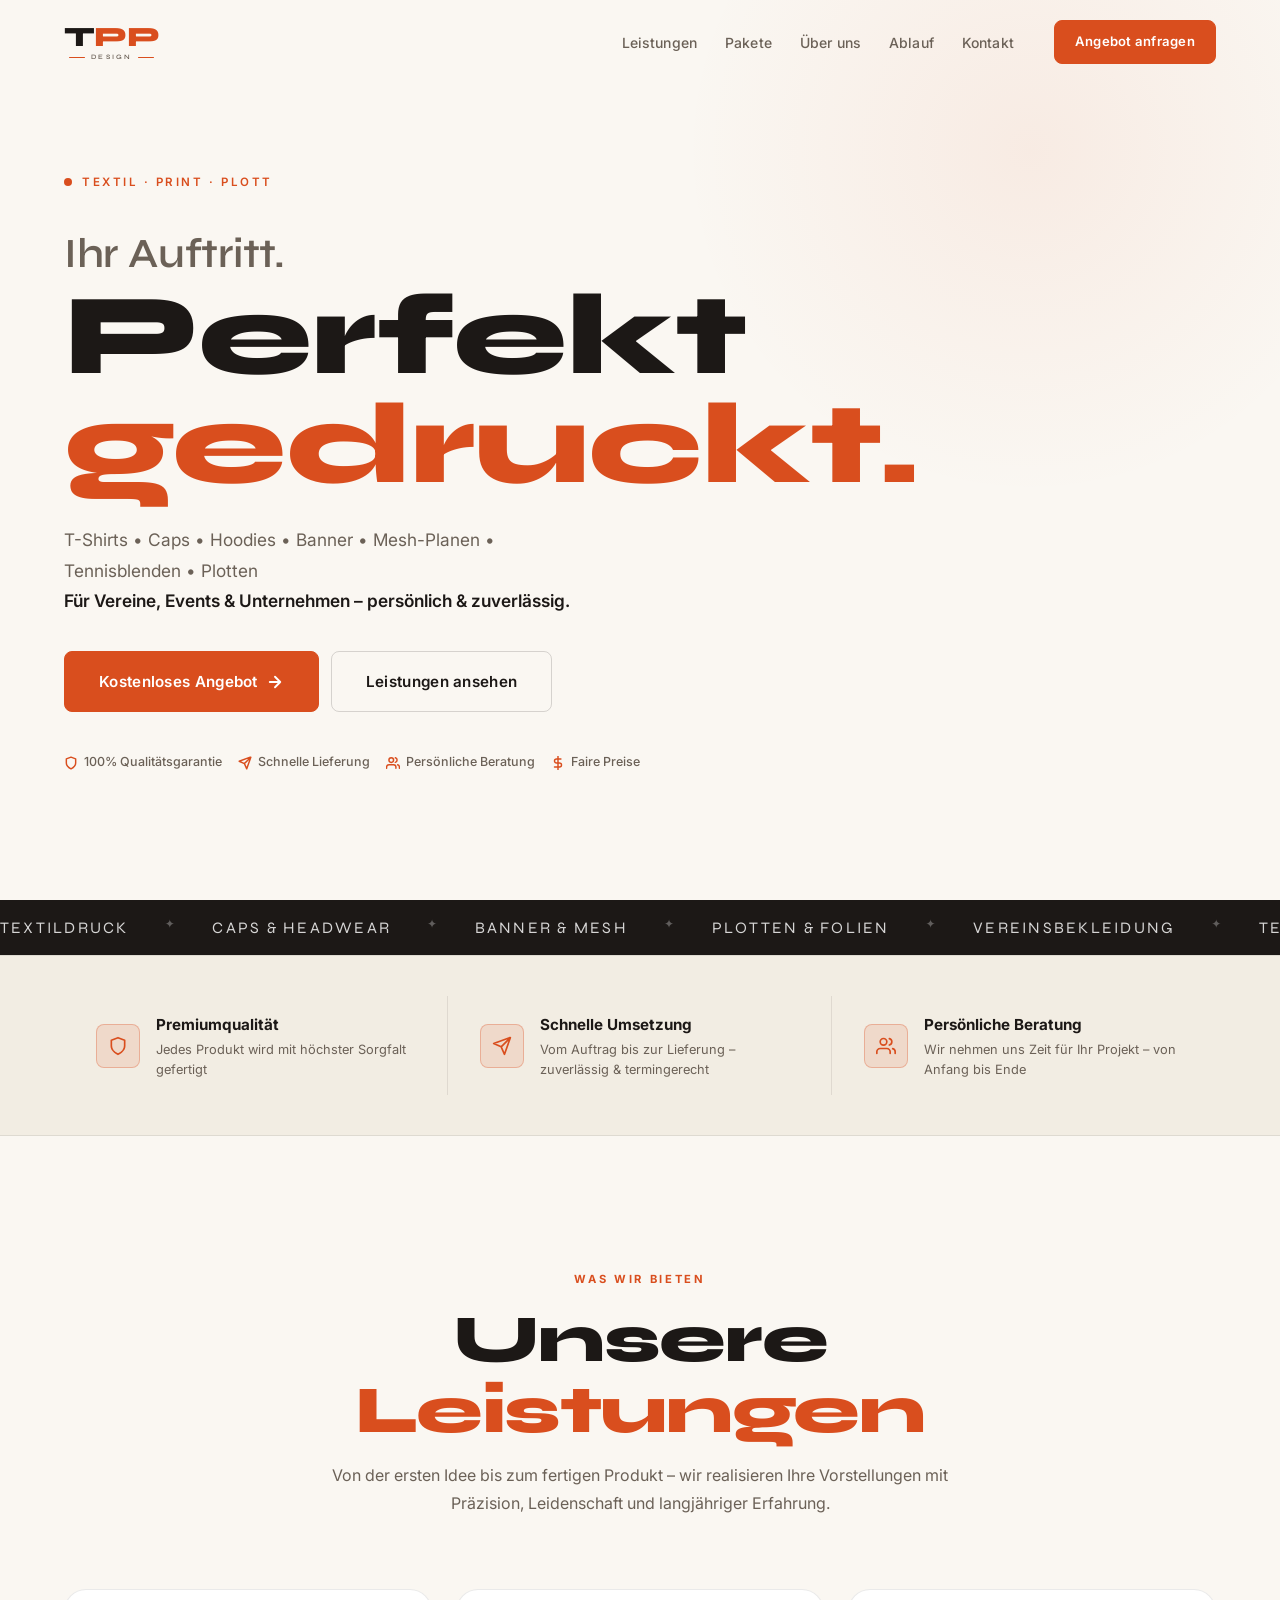
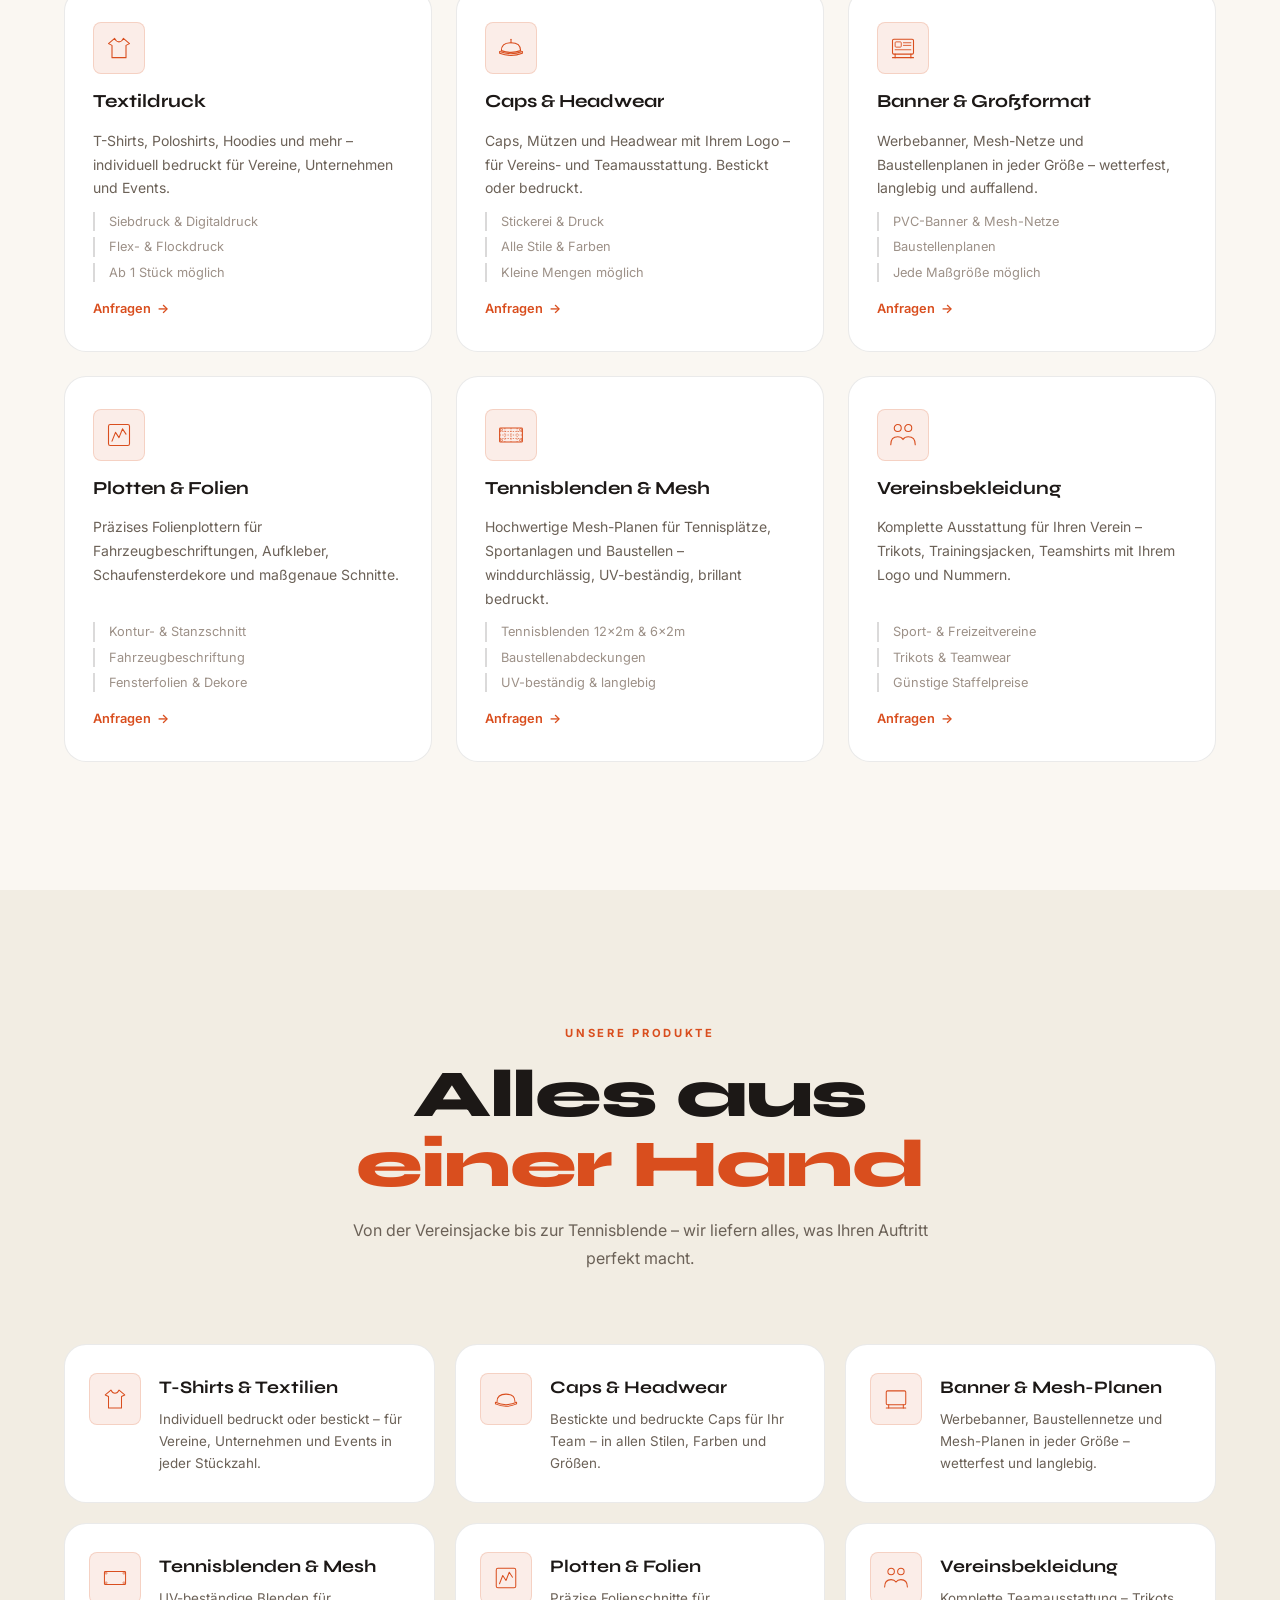
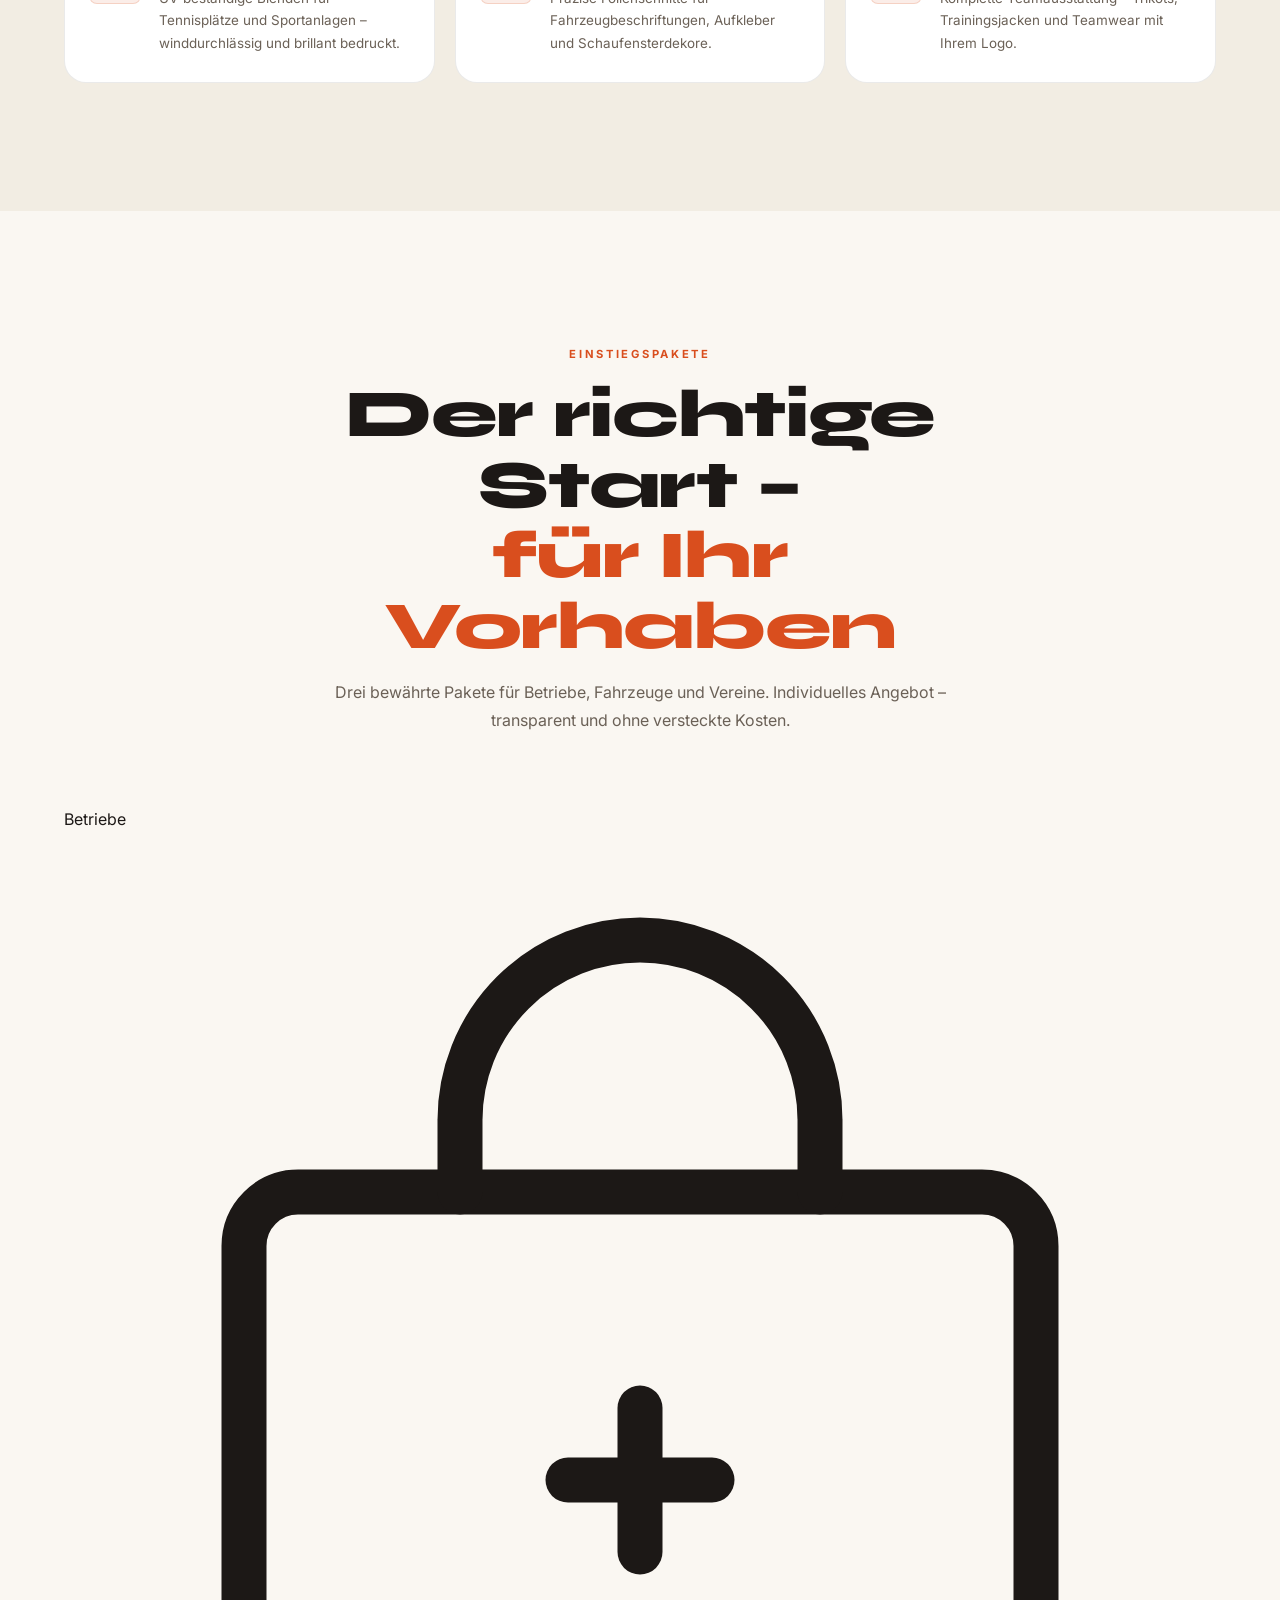
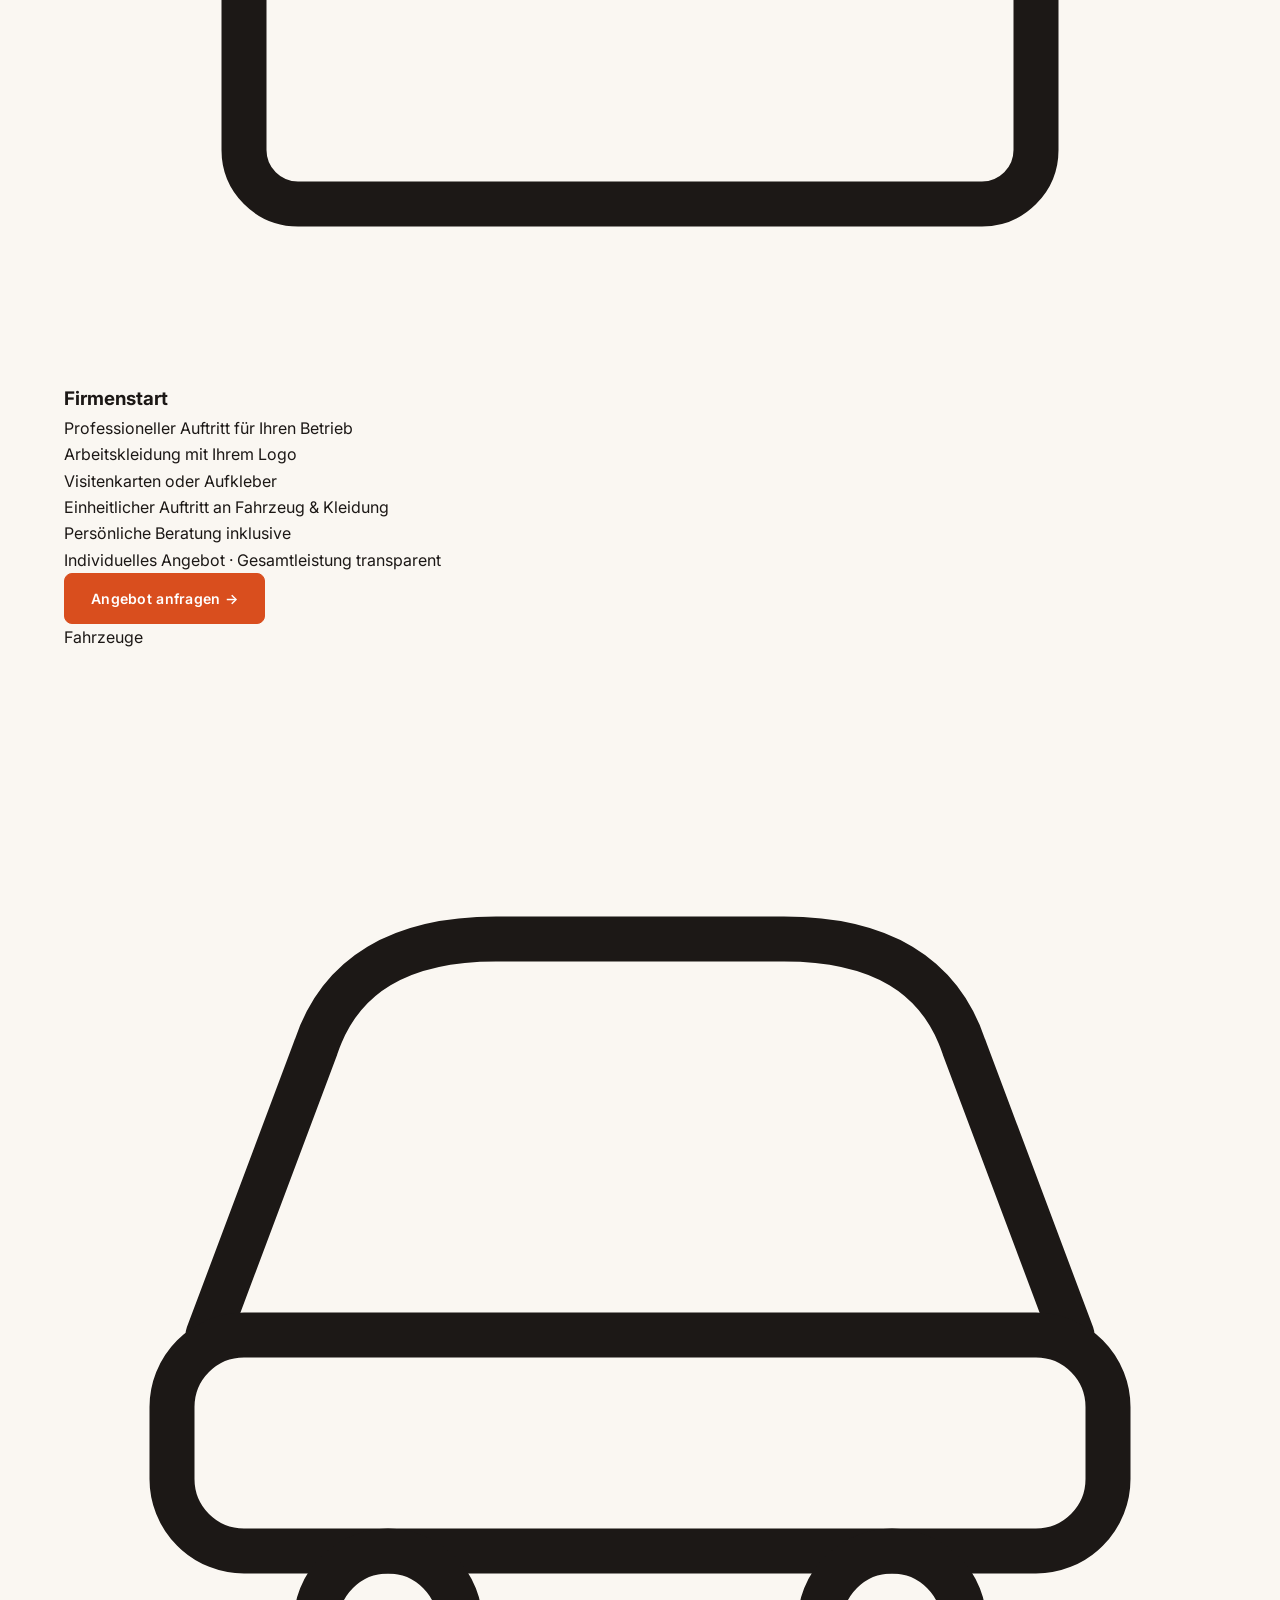
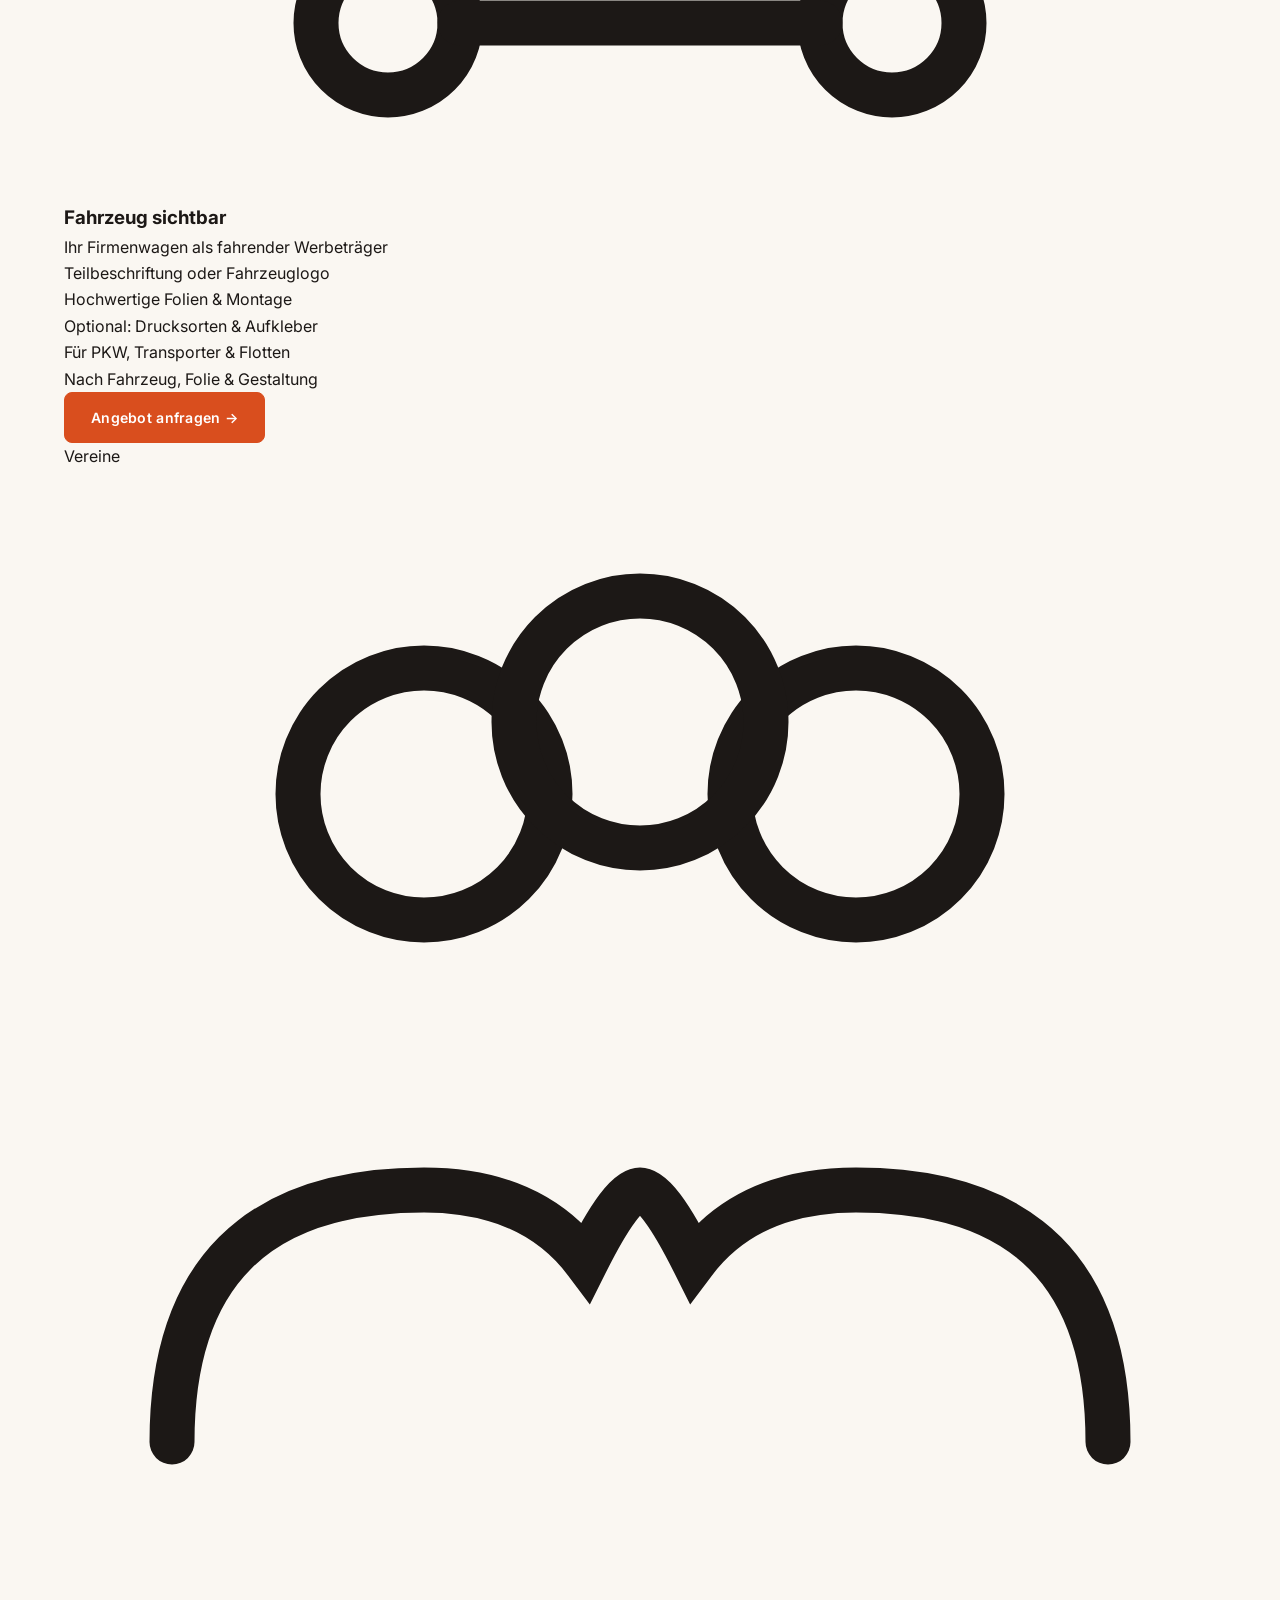
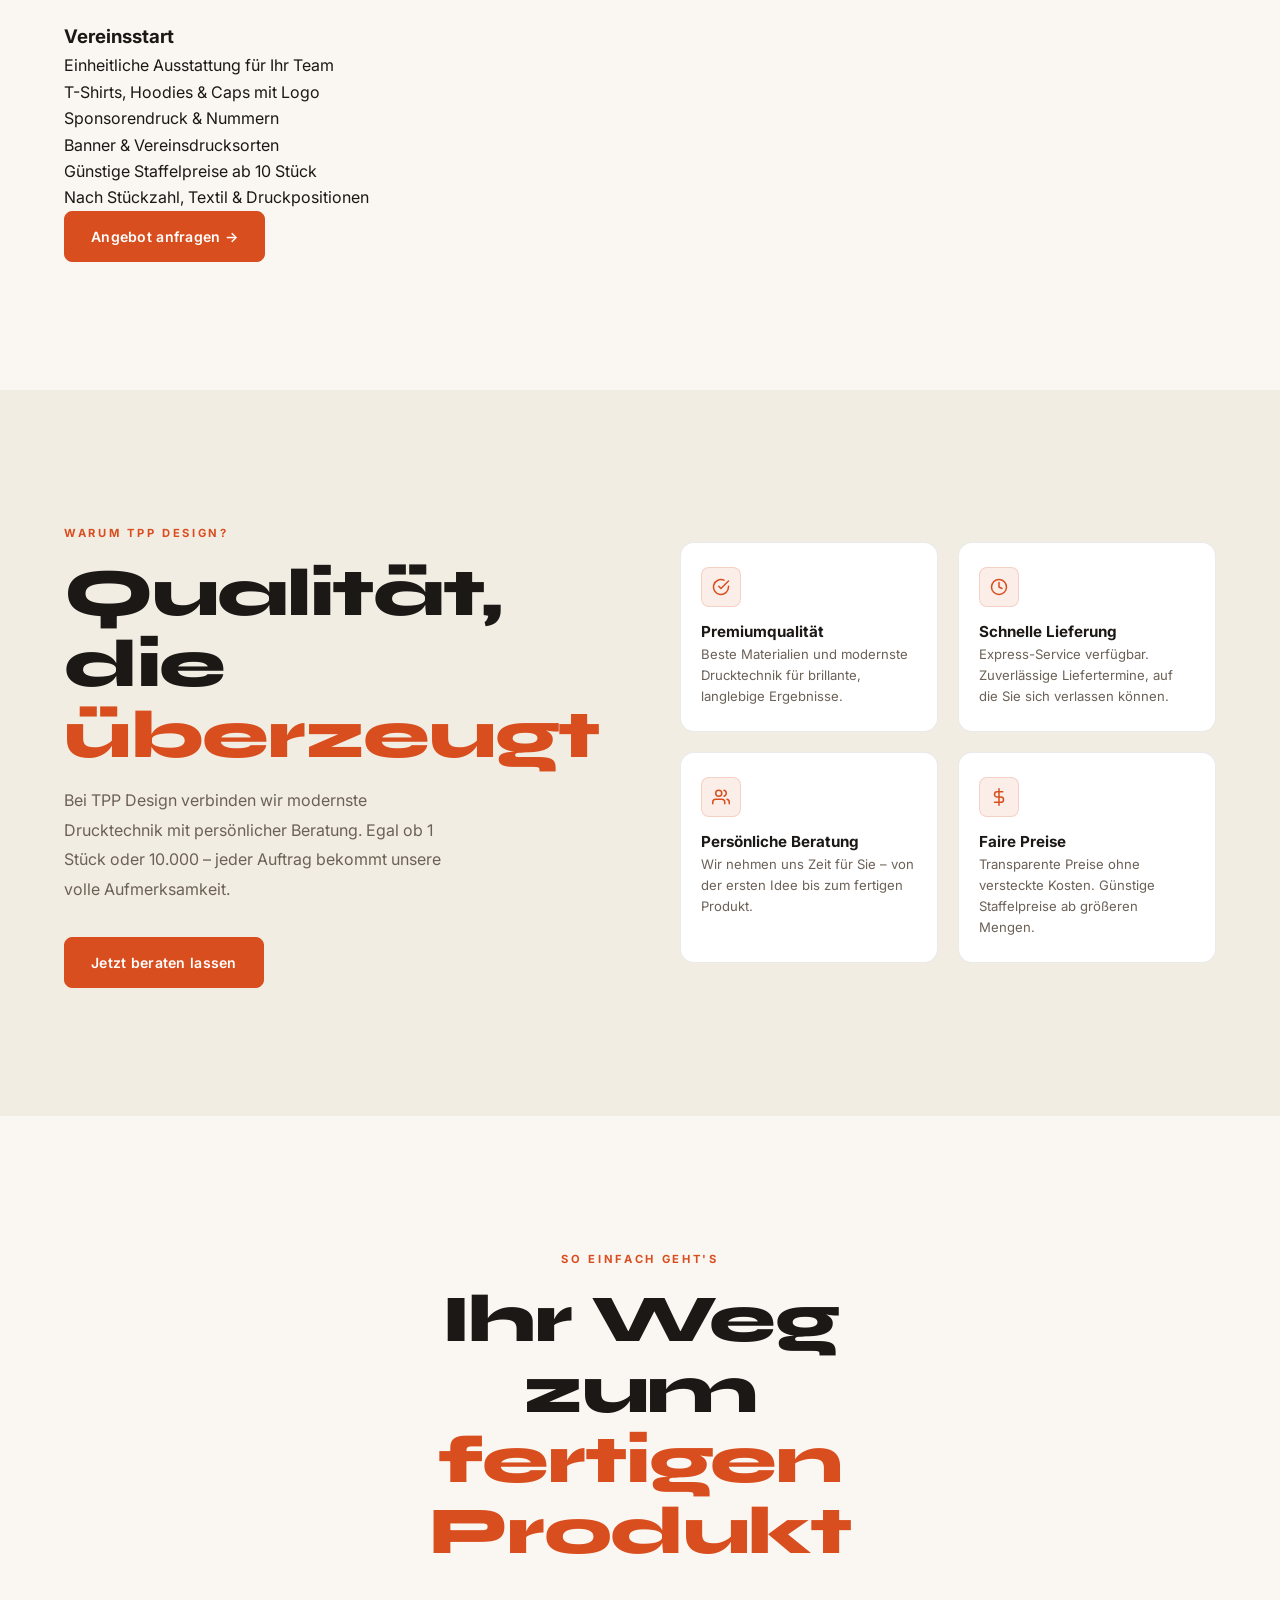
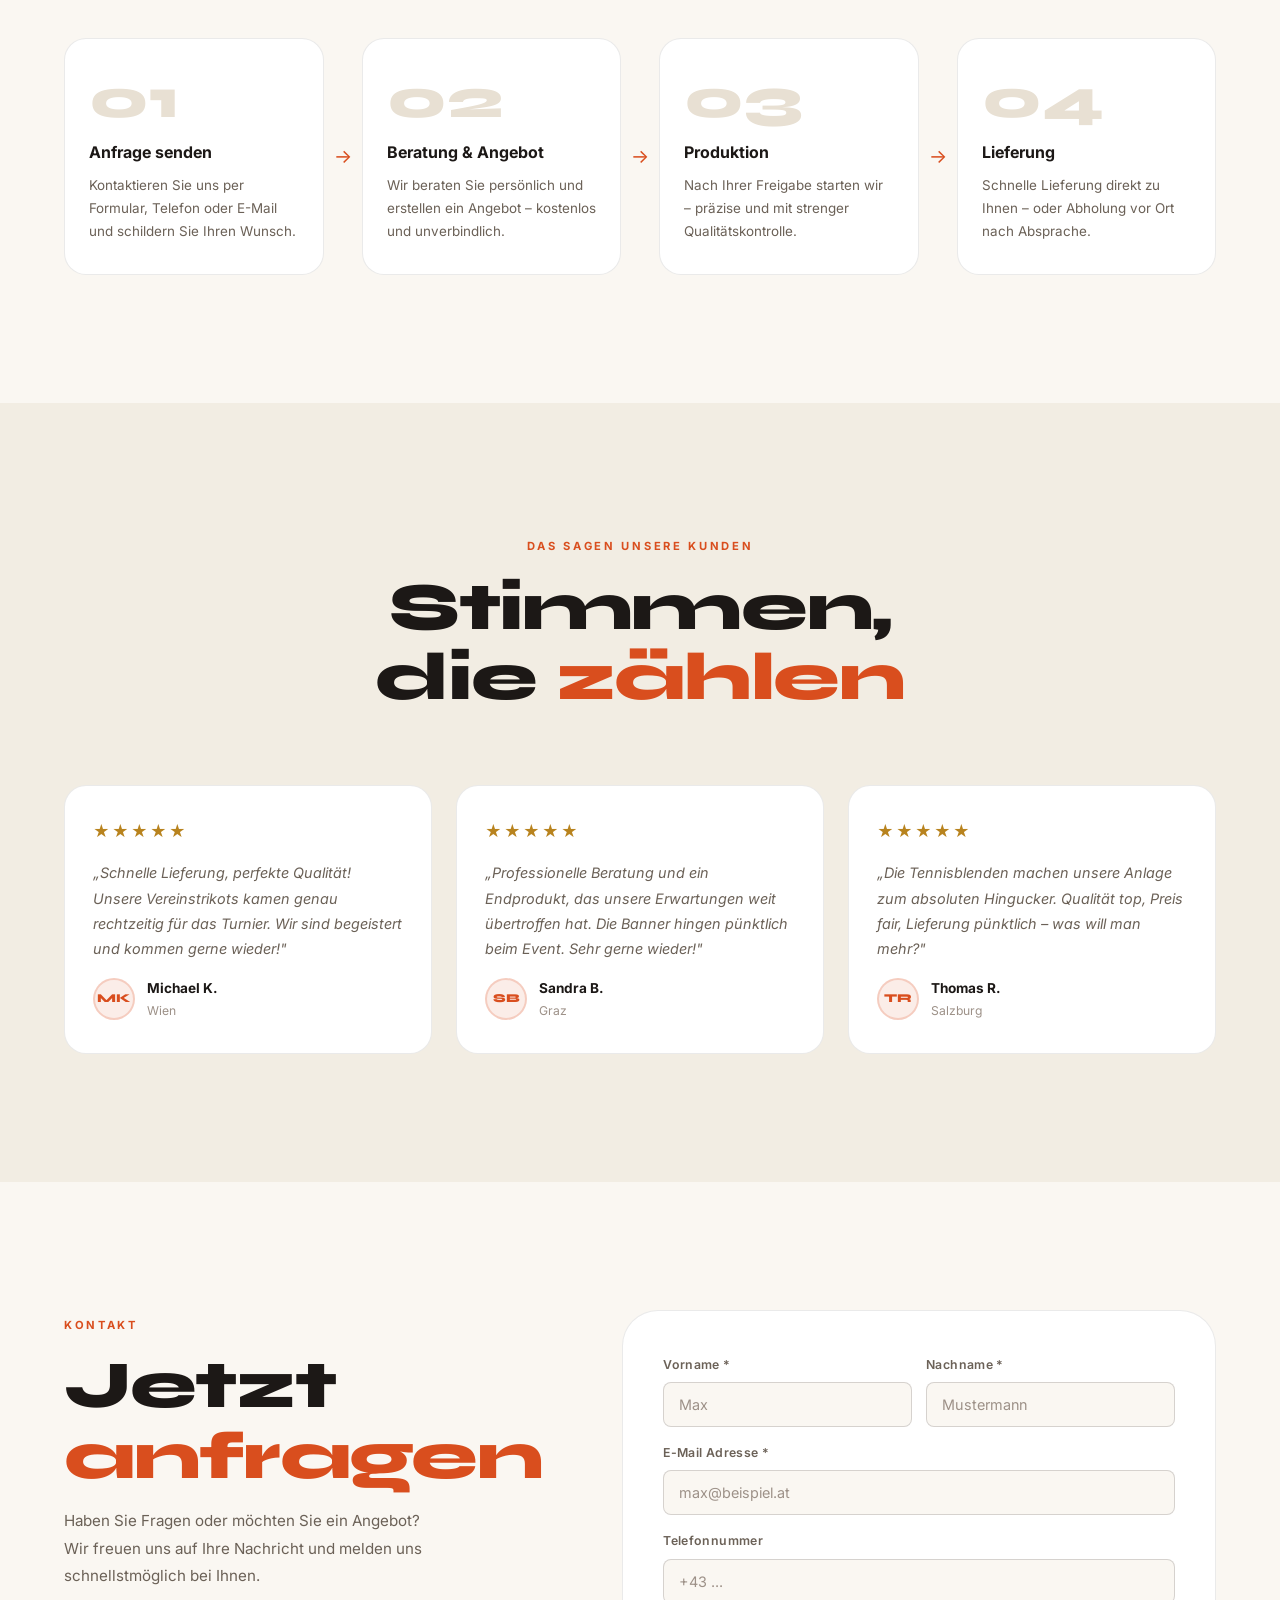
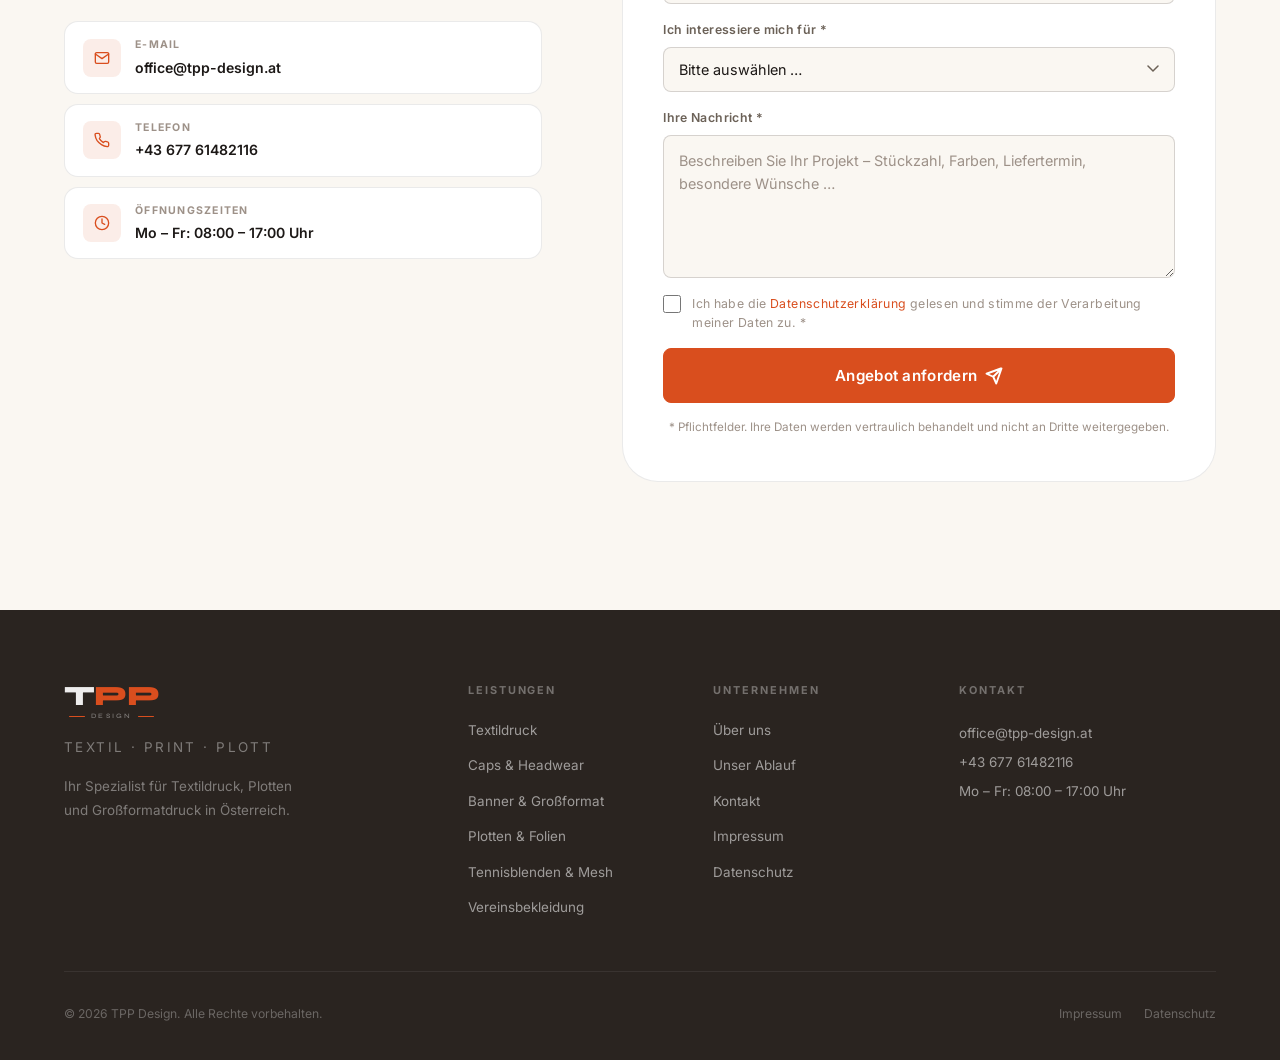
==== index.html @ 7585fef1 "Add Einstiegspakete section (Firmenstart, Fahrzeug sichtbar, Vereinsstart) Co-Authored-By: Claude So" ====
<!DOCTYPE html>
<html lang="de">
<head>
  <meta charset="UTF-8">
  <meta name="viewport" content="width=device-width, initial-scale=1.0">
  <meta name="description" content="TPP Design – Ihr Spezialist für Textildruck, Plotten & Großformatdruck in Österreich. T-Shirts, Caps, Banner, Mesh, Tennisblenden, Baustellenplanen. Kostenlose Beratung!">
  <meta name="keywords" content="Textildruck, T-Shirt bedrucken, Caps bedrucken, Plotten, Banner Druck, Mesh Plane, Tennisblenden, Vereinsbekleidung, TPP Design, Werbetechnik Österreich">
  <meta name="robots" content="index, follow">
  <meta name="theme-color" content="#D94E1E">
  <meta property="og:title" content="TPP Design – Textildruck, Plotten & Großformatdruck Österreich">
  <meta property="og:description" content="Ihr Spezialist für T-Shirts, Caps, Banner, Mesh und Planen in Österreich. Jetzt kostenloses Angebot anfordern!">
  <meta property="og:type" content="website">
  <meta property="og:url" content="https://www.tpp-design.at">
  <title>TPP Design – Textildruck · Plotten · Großformatdruck Österreich</title>
  <link rel="icon" href="data:image/svg+xml,<svg xmlns='http://www.w3.org/2000/svg' viewBox='0 0 100 100'><circle cx='50' cy='50' r='44' fill='none' stroke='%23D94E1E' stroke-width='8'/><line x1='50' y1='2' x2='50' y2='22' stroke='%23D94E1E' stroke-width='7'/><line x1='50' y1='78' x2='50' y2='98' stroke='%23D94E1E' stroke-width='7'/><line x1='2' y1='50' x2='22' y2='50' stroke='%23D94E1E' stroke-width='7'/><line x1='78' y1='50' x2='98' y2='50' stroke='%23D94E1E' stroke-width='7'/><circle cx='50' cy='50' r='14' fill='%23D94E1E'/></svg>">
  <link rel="preconnect" href="https://fonts.googleapis.com">
  <link rel="preconnect" href="https://fonts.gstatic.com" crossorigin>
  <link href="https://fonts.googleapis.com/css2?family=Syne:wght@600;700;800&family=Inter:wght@300;400;500;600&display=swap" rel="stylesheet">
  <link rel="stylesheet" href="style.css">
</head>
<body>

<!-- ═══ NAV ═══════════════════════════════════════════ -->
<nav class="nav" id="nav">
  <div class="nav__inner">
    <a href="#" class="nav__logo" aria-label="TPP Design – Startseite">
      <div class="logo-mark">
        <div class="logo-letters">
          <span class="logo-t">T</span><span class="logo-pp">PP</span>
        </div>
        <div class="logo-sub">
          <div class="logo-line"></div>
          <span class="logo-design">DESIGN</span>
          <div class="logo-line"></div>
        </div>
      </div>
    </a>
    <ul class="nav__menu" id="navMenu">
      <li><a href="#leistungen" class="nav__link">Leistungen</a></li>
      <li><a href="#pakete" class="nav__link">Pakete</a></li>
      <li><a href="#warum-tpp" class="nav__link">Über uns</a></li>
      <li><a href="#ablauf" class="nav__link">Ablauf</a></li>
      <li><a href="#kontakt" class="nav__link">Kontakt</a></li>
    </ul>
    <a href="#kontakt" class="btn btn--primary btn--sm nav__cta">Angebot anfragen</a>
    <button class="nav__toggle" id="navToggle" aria-label="Menü öffnen/schließen" aria-expanded="false">
      <span></span><span></span><span></span>
    </button>
  </div>
</nav>

<!-- ═══ HERO ══════════════════════════════════════════ -->
<section class="hero" id="hero">
  <div class="hero__inner container">

    <div class="hero__content">
      <div class="hero__eyebrow">
        <span class="eyebrow-dot"></span>
        Textil &middot; Print &middot; Plott
      </div>
      <h1 class="hero__heading">
        <span class="hl hl--top">Ihr Auftritt.</span>
        <span class="hl hl--big">Perfekt</span>
        <span class="hl hl--big hl--accent">gedruckt.</span>
      </h1>
      <p class="hero__sub">
        T-Shirts &bull; Caps &bull; Hoodies &bull; Banner &bull; Mesh-Planen &bull; Tennisblenden &bull; Plotten<br>
        <strong>Für Vereine, Events &amp; Unternehmen – persönlich &amp; zuverlässig.</strong>
      </p>
      <div class="hero__ctas">
        <a href="#kontakt" class="btn btn--primary btn--lg">
          Kostenloses Angebot
          <svg width="18" height="18" viewBox="0 0 24 24" fill="none" stroke="currentColor" stroke-width="2.5" stroke-linecap="round" stroke-linejoin="round"><path d="M5 12h14M12 5l7 7-7 7"/></svg>
        </a>
        <a href="#leistungen" class="btn btn--outline btn--lg">Leistungen ansehen</a>
      </div>
      <div class="hero__trust">
        <div class="trust-item">
          <svg viewBox="0 0 24 24" fill="none" stroke="currentColor" stroke-width="2.5" stroke-linecap="round" stroke-linejoin="round"><path d="M12 22s8-4 8-10V5l-8-3-8 3v7c0 6 8 10 8 10z"/></svg>
          100% Qualitätsgarantie
        </div>
        <div class="trust-item">
          <svg viewBox="0 0 24 24" fill="none" stroke="currentColor" stroke-width="2.5" stroke-linecap="round" stroke-linejoin="round"><path d="M22 2L11 13M22 2L15 22l-4-9-9-4 19-7z"/></svg>
          Schnelle Lieferung
        </div>
        <div class="trust-item">
          <svg viewBox="0 0 24 24" fill="none" stroke="currentColor" stroke-width="2.5" stroke-linecap="round" stroke-linejoin="round"><path d="M17 21v-2a4 4 0 0 0-4-4H5a4 4 0 0 0-4 4v2"/><circle cx="9" cy="7" r="4"/><path d="M23 21v-2a4 4 0 0 0-3-3.87M16 3.13a4 4 0 0 1 0 7.75"/></svg>
          Persönliche Beratung
        </div>
        <div class="trust-item">
          <svg viewBox="0 0 24 24" fill="none" stroke="currentColor" stroke-width="2.5" stroke-linecap="round" stroke-linejoin="round"><line x1="12" y1="1" x2="12" y2="23"/><path d="M17 5H9.5a3.5 3.5 0 0 0 0 7h5a3.5 3.5 0 0 1 0 7H6"/></svg>
          Faire Preise
        </div>
      </div>
    </div>

    <div class="hero__visual" style="display:none" aria-hidden="true"></div>

  </div>
</section>

<!-- ═══ TICKER ════════════════════════════════════════ -->
<div class="ticker" aria-hidden="true">
  <div class="ticker__inner">
    <span>TEXTILDRUCK</span><span class="tick-sep">✦</span>
    <span>CAPS &amp; HEADWEAR</span><span class="tick-sep">✦</span>
    <span>BANNER &amp; MESH</span><span class="tick-sep">✦</span>
    <span>PLOTTEN &amp; FOLIEN</span><span class="tick-sep">✦</span>
    <span>VEREINSBEKLEIDUNG</span><span class="tick-sep">✦</span>
    <span>TENNISBLENDEN</span><span class="tick-sep">✦</span>
    <span>BAUSTELLENPLANEN</span><span class="tick-sep">✦</span>
    <span>GROSSFORMATDRUCK</span><span class="tick-sep">✦</span>
    <span>TEXTILDRUCK</span><span class="tick-sep">✦</span>
    <span>CAPS &amp; HEADWEAR</span><span class="tick-sep">✦</span>
    <span>BANNER &amp; MESH</span><span class="tick-sep">✦</span>
    <span>PLOTTEN &amp; FOLIEN</span><span class="tick-sep">✦</span>
    <span>VEREINSBEKLEIDUNG</span><span class="tick-sep">✦</span>
    <span>TENNISBLENDEN</span><span class="tick-sep">✦</span>
    <span>BAUSTELLENPLANEN</span><span class="tick-sep">✦</span>
    <span>GROSSFORMATDRUCK</span><span class="tick-sep">✦</span>
  </div>
</div>

<!-- ═══ PROMISE BAR ════════════════════════════════════ -->
<div class="promise-bar">
  <div class="container">
    <div class="promise-bar__inner">
      <div class="promise-item">
        <div class="promise-item__icon">
          <svg width="20" height="20" viewBox="0 0 24 24" fill="none" stroke="currentColor" stroke-width="2" stroke-linecap="round" stroke-linejoin="round"><path d="M12 22s8-4 8-10V5l-8-3-8 3v7c0 6 8 10 8 10z"/></svg>
        </div>
        <div>
          <strong>Premiumqualität</strong>
          <span>Jedes Produkt wird mit höchster Sorgfalt gefertigt</span>
        </div>
      </div>
      <div class="promise-sep"></div>
      <div class="promise-item">
        <div class="promise-item__icon">
          <svg width="20" height="20" viewBox="0 0 24 24" fill="none" stroke="currentColor" stroke-width="2" stroke-linecap="round" stroke-linejoin="round"><path d="M22 2L11 13M22 2L15 22l-4-9-9-4 19-7z"/></svg>
        </div>
        <div>
          <strong>Schnelle Umsetzung</strong>
          <span>Vom Auftrag bis zur Lieferung – zuverlässig &amp; termingerecht</span>
        </div>
      </div>
      <div class="promise-sep"></div>
      <div class="promise-item">
        <div class="promise-item__icon">
          <svg width="20" height="20" viewBox="0 0 24 24" fill="none" stroke="currentColor" stroke-width="2" stroke-linecap="round" stroke-linejoin="round"><path d="M17 21v-2a4 4 0 0 0-4-4H5a4 4 0 0 0-4 4v2"/><circle cx="9" cy="7" r="4"/><path d="M23 21v-2a4 4 0 0 0-3-3.87M16 3.13a4 4 0 0 1 0 7.75"/></svg>
        </div>
        <div>
          <strong>Persönliche Beratung</strong>
          <span>Wir nehmen uns Zeit für Ihr Projekt – von Anfang bis Ende</span>
        </div>
      </div>
    </div>
  </div>
</div>

<!-- ═══ SERVICES ══════════════════════════════════════ -->
<section class="services section" id="leistungen">
  <div class="container">
    <header class="section-header">
      <span class="section-label">Was wir bieten</span>
      <h2 class="section-title">Unsere <em>Leistungen</em></h2>
      <p class="section-desc">Von der ersten Idee bis zum fertigen Produkt – wir realisieren Ihre Vorstellungen mit Präzision, Leidenschaft und langjähriger Erfahrung.</p>
    </header>
    <div class="services__grid">

      <article class="svc-card reveal" data-delay="0">
        <div class="svc-card__icon">
          <svg viewBox="0 0 64 64" fill="none"><path d="M22 10L8 22L16 26V54H48V26L56 22L42 10C42 10 38.5 18 32 18C25.5 18 22 10 22 10Z" stroke="currentColor" stroke-width="2.5" stroke-linejoin="round" stroke-linecap="round"/></svg>
        </div>
        <h3>Textildruck</h3>
        <p>T-Shirts, Poloshirts, Hoodies und mehr – individuell bedruckt für Vereine, Unternehmen und Events.</p>
        <ul class="svc-list">
          <li>Siebdruck &amp; Digitaldruck</li>
          <li>Flex- &amp; Flockdruck</li>
          <li>Ab 1 Stück möglich</li>
        </ul>
        <a href="#kontakt" class="svc-cta">Anfragen <span>→</span></a>
      </article>

      <article class="svc-card reveal" data-delay="60">
        <div class="svc-card__icon">
          <svg viewBox="0 0 64 64" fill="none"><path d="M10 38 Q10 20 32 20 Q54 20 54 38" stroke="currentColor" stroke-width="2.5" stroke-linecap="round"/><path d="M10 38 Q32 46 54 38" stroke="currentColor" stroke-width="2.5" stroke-linecap="round"/><path d="M6 40 Q32 50 58 40 L58 44 Q32 54 6 44 Z" stroke="currentColor" stroke-width="2.5" stroke-linejoin="round"/><line x1="32" y1="20" x2="32" y2="12" stroke="currentColor" stroke-width="2.5" stroke-linecap="round"/></svg>
        </div>
        <h3>Caps &amp; Headwear</h3>
        <p>Caps, Mützen und Headwear mit Ihrem Logo – für Vereins- und Teamausstattung. Bestickt oder bedruckt.</p>
        <ul class="svc-list">
          <li>Stickerei &amp; Druck</li>
          <li>Alle Stile &amp; Farben</li>
          <li>Kleine Mengen möglich</li>
        </ul>
        <a href="#kontakt" class="svc-cta">Anfragen <span>→</span></a>
      </article>

      <article class="svc-card reveal" data-delay="120">
        <div class="svc-card__icon">
          <svg viewBox="0 0 64 64" fill="none"><rect x="8" y="12" width="48" height="34" rx="3" stroke="currentColor" stroke-width="2.5"/><line x1="8" y1="54" x2="56" y2="54" stroke="currentColor" stroke-width="2.5" stroke-linecap="round"/><line x1="14" y1="46" x2="14" y2="54" stroke="currentColor" stroke-width="2.5" stroke-linecap="round"/><line x1="50" y1="46" x2="50" y2="54" stroke="currentColor" stroke-width="2.5" stroke-linecap="round"/><rect x="14" y="18" width="14" height="12" rx="2" stroke="currentColor" stroke-width="2"/><line x1="33" y1="20" x2="50" y2="20" stroke="currentColor" stroke-width="2" stroke-linecap="round"/><line x1="33" y1="26" x2="50" y2="26" stroke="currentColor" stroke-width="2" stroke-linecap="round"/><line x1="14" y1="36" x2="50" y2="36" stroke="currentColor" stroke-width="2" stroke-linecap="round"/></svg>
        </div>
        <h3>Banner &amp; Großformat</h3>
        <p>Werbebanner, Mesh-Netze und Baustellenplanen in jeder Größe – wetterfest, langlebig und auffallend.</p>
        <ul class="svc-list">
          <li>PVC-Banner &amp; Mesh-Netze</li>
          <li>Baustellenplanen</li>
          <li>Jede Maßgröße möglich</li>
        </ul>
        <a href="#kontakt" class="svc-cta">Anfragen <span>→</span></a>
      </article>

      <article class="svc-card reveal" data-delay="0">
        <div class="svc-card__icon">
          <svg viewBox="0 0 64 64" fill="none"><rect x="8" y="8" width="48" height="48" rx="4" stroke="currentColor" stroke-width="2.5"/><path d="M16 46 L24 26 L32 38 L40 18 L48 30" stroke="currentColor" stroke-width="2.5" stroke-linecap="round" stroke-linejoin="round"/></svg>
        </div>
        <h3>Plotten &amp; Folien</h3>
        <p>Präzises Folienplottern für Fahrzeugbeschriftungen, Aufkleber, Schaufensterdekore und maßgenaue Schnitte.</p>
        <ul class="svc-list">
          <li>Kontur- &amp; Stanzschnitt</li>
          <li>Fahrzeugbeschriftung</li>
          <li>Fensterfolien &amp; Dekore</li>
        </ul>
        <a href="#kontakt" class="svc-cta">Anfragen <span>→</span></a>
      </article>

      <article class="svc-card reveal" data-delay="60">
        <div class="svc-card__icon">
          <svg viewBox="0 0 64 64" fill="none"><rect x="6" y="16" width="52" height="32" rx="2" stroke="currentColor" stroke-width="2.5"/><line x1="6" y1="24" x2="58" y2="24" stroke="currentColor" stroke-width="1.5" stroke-dasharray="3 3"/><line x1="6" y1="32" x2="58" y2="32" stroke="currentColor" stroke-width="1.5" stroke-dasharray="3 3"/><line x1="6" y1="40" x2="58" y2="40" stroke="currentColor" stroke-width="1.5" stroke-dasharray="3 3"/><line x1="18" y1="16" x2="18" y2="48" stroke="currentColor" stroke-width="1.5" stroke-dasharray="3 3"/><line x1="32" y1="16" x2="32" y2="48" stroke="currentColor" stroke-width="1.5" stroke-dasharray="3 3"/><line x1="46" y1="16" x2="46" y2="48" stroke="currentColor" stroke-width="1.5" stroke-dasharray="3 3"/><circle cx="10" cy="20" r="2.5" stroke="currentColor" stroke-width="1.5"/><circle cx="54" cy="20" r="2.5" stroke="currentColor" stroke-width="1.5"/><circle cx="10" cy="44" r="2.5" stroke="currentColor" stroke-width="1.5"/><circle cx="54" cy="44" r="2.5" stroke="currentColor" stroke-width="1.5"/></svg>
        </div>
        <h3>Tennisblenden &amp; Mesh</h3>
        <p>Hochwertige Mesh-Planen für Tennisplätze, Sportanlagen und Baustellen – winddurchlässig, UV-beständig, brillant bedruckt.</p>
        <ul class="svc-list">
          <li>Tennisblenden 12×2m &amp; 6×2m</li>
          <li>Baustellenabdeckungen</li>
          <li>UV-beständig &amp; langlebig</li>
        </ul>
        <a href="#kontakt" class="svc-cta">Anfragen <span>→</span></a>
      </article>

      <article class="svc-card reveal" data-delay="120">
        <div class="svc-card__icon">
          <svg viewBox="0 0 64 64" fill="none"><circle cx="20" cy="16" r="8" stroke="currentColor" stroke-width="2.5"/><circle cx="44" cy="16" r="8" stroke="currentColor" stroke-width="2.5"/><path d="M4 54 Q4 36 20 36 Q28 36 32 42 Q36 36 44 36 Q60 36 60 54" stroke="currentColor" stroke-width="2.5" stroke-linecap="round"/></svg>
        </div>
        <h3>Vereinsbekleidung</h3>
        <p>Komplette Ausstattung für Ihren Verein – Trikots, Trainingsjacken, Teamshirts mit Ihrem Logo und Nummern.</p>
        <ul class="svc-list">
          <li>Sport- &amp; Freizeitvereine</li>
          <li>Trikots &amp; Teamwear</li>
          <li>Günstige Staffelpreise</li>
        </ul>
        <a href="#kontakt" class="svc-cta">Anfragen <span>→</span></a>
      </article>

    </div>
  </div>
</section>

<!-- ═══ SHOWCASE ══════════════════════════════════════ -->
<section class="showcase section" id="produkte">
  <div class="container">
    <header class="section-header">
      <span class="section-label">Unsere Produkte</span>
      <h2 class="section-title">Alles aus <em>einer Hand</em></h2>
      <p class="section-desc">Von der Vereinsjacke bis zur Tennisblende – wir liefern alles, was Ihren Auftritt perfekt macht.</p>
    </header>
    <div class="showcase__grid">

      <div class="sc-card" data-delay="0">
        <div class="sc-card__icon">
          <svg viewBox="0 0 64 64" fill="none"><path d="M22 10L8 22L16 26V54H48V26L56 22L42 10C42 10 38.5 18 32 18C25.5 18 22 10 22 10Z" stroke="currentColor" stroke-width="2.5" stroke-linejoin="round" stroke-linecap="round"/></svg>
        </div>
        <div class="sc-card__body">
          <h3>T-Shirts &amp; Textilien</h3>
          <p>Individuell bedruckt oder bestickt – für Vereine, Unternehmen und Events in jeder Stückzahl.</p>
        </div>
      </div>

      <div class="sc-card" data-delay="60">
        <div class="sc-card__icon">
          <svg viewBox="0 0 64 64" fill="none"><path d="M10 38 Q10 20 32 20 Q54 20 54 38" stroke="currentColor" stroke-width="2.5" stroke-linecap="round"/><path d="M6 40 Q32 52 58 40 L58 44 Q32 56 6 44 Z" stroke="currentColor" stroke-width="2.5" stroke-linejoin="round"/></svg>
        </div>
        <div class="sc-card__body">
          <h3>Caps &amp; Headwear</h3>
          <p>Bestickte und bedruckte Caps für Ihr Team – in allen Stilen, Farben und Größen.</p>
        </div>
      </div>

      <div class="sc-card" data-delay="120">
        <div class="sc-card__icon">
          <svg viewBox="0 0 64 64" fill="none"><rect x="8" y="12" width="48" height="34" rx="3" stroke="currentColor" stroke-width="2.5"/><line x1="8" y1="54" x2="56" y2="54" stroke="currentColor" stroke-width="2.5" stroke-linecap="round"/><line x1="14" y1="46" x2="14" y2="54" stroke="currentColor" stroke-width="2.5" stroke-linecap="round"/><line x1="50" y1="46" x2="50" y2="54" stroke="currentColor" stroke-width="2.5" stroke-linecap="round"/></svg>
        </div>
        <div class="sc-card__body">
          <h3>Banner &amp; Mesh-Planen</h3>
          <p>Werbebanner, Baustellennetze und Mesh-Planen in jeder Größe – wetterfest und langlebig.</p>
        </div>
      </div>

      <div class="sc-card" data-delay="0">
        <div class="sc-card__icon">
          <svg viewBox="0 0 64 64" fill="none"><rect x="6" y="16" width="52" height="32" rx="2" stroke="currentColor" stroke-width="2.5"/><circle cx="10" cy="20" r="2.5" stroke="currentColor" stroke-width="1.5"/><circle cx="54" cy="20" r="2.5" stroke="currentColor" stroke-width="1.5"/><circle cx="10" cy="44" r="2.5" stroke="currentColor" stroke-width="1.5"/><circle cx="54" cy="44" r="2.5" stroke="currentColor" stroke-width="1.5"/></svg>
        </div>
        <div class="sc-card__body">
          <h3>Tennisblenden &amp; Mesh</h3>
          <p>UV-beständige Blenden für Tennisplätze und Sportanlagen – winddurchlässig und brillant bedruckt.</p>
        </div>
      </div>

      <div class="sc-card" data-delay="60">
        <div class="sc-card__icon">
          <svg viewBox="0 0 64 64" fill="none"><rect x="8" y="8" width="48" height="48" rx="4" stroke="currentColor" stroke-width="2.5"/><path d="M16 46 L24 26 L32 38 L40 18 L48 30" stroke="currentColor" stroke-width="2.5" stroke-linecap="round" stroke-linejoin="round"/></svg>
        </div>
        <div class="sc-card__body">
          <h3>Plotten &amp; Folien</h3>
          <p>Präzise Folienschnitte für Fahrzeugbeschriftungen, Aufkleber und Schaufensterdekore.</p>
        </div>
      </div>

      <div class="sc-card" data-delay="120">
        <div class="sc-card__icon">
          <svg viewBox="0 0 64 64" fill="none"><circle cx="20" cy="16" r="8" stroke="currentColor" stroke-width="2.5"/><circle cx="44" cy="16" r="8" stroke="currentColor" stroke-width="2.5"/><path d="M4 54 Q4 36 20 36 Q28 36 32 42 Q36 36 44 36 Q60 36 60 54" stroke="currentColor" stroke-width="2.5" stroke-linecap="round"/></svg>
        </div>
        <div class="sc-card__body">
          <h3>Vereinsbekleidung</h3>
          <p>Komplette Teamausstattung – Trikots, Trainingsjacken und Teamwear mit Ihrem Logo.</p>
        </div>
      </div>

    </div>
  </div>
</section>

<!-- ═══ PAKETE ══════════════════════════════════════════ -->
<section class="pakete section" id="pakete">
  <div class="container">
    <header class="section-header">
      <span class="section-label">Einstiegspakete</span>
      <h2 class="section-title">Der richtige Start –<br><em>für Ihr Vorhaben</em></h2>
      <p class="section-desc">Drei bewährte Pakete für Betriebe, Fahrzeuge und Vereine. Individuelles Angebot – transparent und ohne versteckte Kosten.</p>
    </header>
    <div class="pakete__grid">

      <div class="paket-card reveal" data-delay="0">
        <div class="paket-card__badge">Betriebe</div>
        <div class="paket-card__icon">
          <svg viewBox="0 0 64 64" fill="none"><rect x="10" y="20" width="44" height="34" rx="3" stroke="currentColor" stroke-width="2.5"/><path d="M22 20V16a10 10 0 0 1 20 0v4" stroke="currentColor" stroke-width="2.5" stroke-linecap="round"/><line x1="32" y1="32" x2="32" y2="40" stroke="currentColor" stroke-width="2.5" stroke-linecap="round"/><line x1="28" y1="36" x2="36" y2="36" stroke="currentColor" stroke-width="2.5" stroke-linecap="round"/></svg>
        </div>
        <h3>Firmenstart</h3>
        <p class="paket-card__sub">Professioneller Auftritt für Ihren Betrieb</p>
        <ul class="paket-list">
          <li>Arbeitskleidung mit Ihrem Logo</li>
          <li>Visitenkarten oder Aufkleber</li>
          <li>Einheitlicher Auftritt an Fahrzeug &amp; Kleidung</li>
          <li>Persönliche Beratung inklusive</li>
        </ul>
        <p class="paket-card__note">Individuelles Angebot · Gesamtleistung transparent</p>
        <a href="#kontakt" class="btn btn--primary paket-cta" data-service="firmenkleidung">Angebot anfragen →</a>
      </div>

      <div class="paket-card paket-card--featured reveal" data-delay="80">
        <div class="paket-card__badge paket-card__badge--accent">Fahrzeuge</div>
        <div class="paket-card__icon">
          <svg viewBox="0 0 64 64" fill="none"><path d="M8 38 L14 22 Q16 16 24 16 L40 16 Q48 16 50 22 L56 38" stroke="currentColor" stroke-width="2.5" stroke-linecap="round" stroke-linejoin="round"/><rect x="6" y="38" width="52" height="12" rx="4" stroke="currentColor" stroke-width="2.5"/><circle cx="18" cy="54" r="4" stroke="currentColor" stroke-width="2.5"/><circle cx="46" cy="54" r="4" stroke="currentColor" stroke-width="2.5"/><line x1="22" y1="54" x2="42" y2="54" stroke="currentColor" stroke-width="2.5" stroke-linecap="round"/></svg>
        </div>
        <h3>Fahrzeug sichtbar</h3>
        <p class="paket-card__sub">Ihr Firmenwagen als fahrender Werbeträger</p>
        <ul class="paket-list">
          <li>Teilbeschriftung oder Fahrzeuglogo</li>
          <li>Hochwertige Folien &amp; Montage</li>
          <li>Optional: Drucksorten &amp; Aufkleber</li>
          <li>Für PKW, Transporter &amp; Flotten</li>
        </ul>
        <p class="paket-card__note">Nach Fahrzeug, Folie &amp; Gestaltung</p>
        <a href="#kontakt" class="btn btn--primary paket-cta" data-service="plottern">Angebot anfragen →</a>
      </div>

      <div class="paket-card reveal" data-delay="160">
        <div class="paket-card__badge">Vereine</div>
        <div class="paket-card__icon">
          <svg viewBox="0 0 64 64" fill="none"><circle cx="20" cy="18" r="7" stroke="currentColor" stroke-width="2.5"/><circle cx="44" cy="18" r="7" stroke="currentColor" stroke-width="2.5"/><circle cx="32" cy="14" r="7" stroke="currentColor" stroke-width="2.5"/><path d="M6 54 Q6 40 20 40 Q26 40 29 44 Q31 40 32 40 Q33 40 35 44 Q38 40 44 40 Q58 40 58 54" stroke="currentColor" stroke-width="2.5" stroke-linecap="round"/></svg>
        </div>
        <h3>Vereinsstart</h3>
        <p class="paket-card__sub">Einheitliche Ausstattung für Ihr Team</p>
        <ul class="paket-list">
          <li>T-Shirts, Hoodies &amp; Caps mit Logo</li>
          <li>Sponsorendruck &amp; Nummern</li>
          <li>Banner &amp; Vereinsdrucksorten</li>
          <li>Günstige Staffelpreise ab 10 Stück</li>
        </ul>
        <p class="paket-card__note">Nach Stückzahl, Textil &amp; Druckpositionen</p>
        <a href="#kontakt" class="btn btn--primary paket-cta" data-service="verein">Angebot anfragen →</a>
      </div>

    </div>
  </div>
</section>

<!-- ═══ WHY TPP ════════════════════════════════════════ -->
<section class="why section" id="warum-tpp">
  <div class="container">
    <div class="why__inner">
      <div class="why__left reveal">
        <span class="section-label">Warum TPP Design?</span>
        <h2 class="section-title">Qualität, die<br><em>überzeugt</em></h2>
        <p>Bei TPP Design verbinden wir modernste Drucktechnik mit persönlicher Beratung. Egal ob 1 Stück oder 10.000 – jeder Auftrag bekommt unsere volle Aufmerksamkeit.</p>
        <a href="#kontakt" class="btn btn--primary" style="margin-top:2rem">Jetzt beraten lassen</a>
      </div>
      <div class="why__features">
        <div class="feature reveal" data-delay="0">
          <div class="feature__icon"><svg viewBox="0 0 24 24" fill="none" stroke="currentColor" stroke-width="2" stroke-linecap="round" stroke-linejoin="round"><path d="M22 11.08V12a10 10 0 1 1-5.93-9.14"/><polyline points="22 4 12 14.01 9 11.01"/></svg></div>
          <div><h4>Premiumqualität</h4><p>Beste Materialien und modernste Drucktechnik für brillante, langlebige Ergebnisse.</p></div>
        </div>
        <div class="feature reveal" data-delay="80">
          <div class="feature__icon"><svg viewBox="0 0 24 24" fill="none" stroke="currentColor" stroke-width="2" stroke-linecap="round" stroke-linejoin="round"><circle cx="12" cy="12" r="10"/><polyline points="12 6 12 12 16 14"/></svg></div>
          <div><h4>Schnelle Lieferung</h4><p>Express-Service verfügbar. Zuverlässige Liefertermine, auf die Sie sich verlassen können.</p></div>
        </div>
        <div class="feature reveal" data-delay="160">
          <div class="feature__icon"><svg viewBox="0 0 24 24" fill="none" stroke="currentColor" stroke-width="2" stroke-linecap="round" stroke-linejoin="round"><path d="M17 21v-2a4 4 0 0 0-4-4H5a4 4 0 0 0-4 4v2"/><circle cx="9" cy="7" r="4"/><path d="M23 21v-2a4 4 0 0 0-3-3.87M16 3.13a4 4 0 0 1 0 7.75"/></svg></div>
          <div><h4>Persönliche Beratung</h4><p>Wir nehmen uns Zeit für Sie – von der ersten Idee bis zum fertigen Produkt.</p></div>
        </div>
        <div class="feature reveal" data-delay="240">
          <div class="feature__icon"><svg viewBox="0 0 24 24" fill="none" stroke="currentColor" stroke-width="2" stroke-linecap="round" stroke-linejoin="round"><line x1="12" y1="1" x2="12" y2="23"/><path d="M17 5H9.5a3.5 3.5 0 0 0 0 7h5a3.5 3.5 0 0 1 0 7H6"/></svg></div>
          <div><h4>Faire Preise</h4><p>Transparente Preise ohne versteckte Kosten. Günstige Staffelpreise ab größeren Mengen.</p></div>
        </div>
      </div>
    </div>
  </div>
</section>

<!-- ═══ PROCESS ════════════════════════════════════════ -->
<section class="process section" id="ablauf">
  <div class="container">
    <header class="section-header">
      <span class="section-label">So einfach geht's</span>
      <h2 class="section-title">Ihr Weg zum <em>fertigen Produkt</em></h2>
    </header>
    <div class="process__steps">
      <div class="pstep reveal" data-delay="0">
        <div class="pstep__num">01</div>
        <h3>Anfrage senden</h3>
        <p>Kontaktieren Sie uns per Formular, Telefon oder E-Mail und schildern Sie Ihren Wunsch.</p>
      </div>
      <div class="pstep-arrow reveal" data-delay="50" aria-hidden="true">→</div>
      <div class="pstep reveal" data-delay="100">
        <div class="pstep__num">02</div>
        <h3>Beratung &amp; Angebot</h3>
        <p>Wir beraten Sie persönlich und erstellen ein Angebot – kostenlos und unverbindlich.</p>
      </div>
      <div class="pstep-arrow reveal" data-delay="150" aria-hidden="true">→</div>
      <div class="pstep reveal" data-delay="200">
        <div class="pstep__num">03</div>
        <h3>Produktion</h3>
        <p>Nach Ihrer Freigabe starten wir – präzise und mit strenger Qualitätskontrolle.</p>
      </div>
      <div class="pstep-arrow reveal" data-delay="250" aria-hidden="true">→</div>
      <div class="pstep reveal" data-delay="300">
        <div class="pstep__num">04</div>
        <h3>Lieferung</h3>
        <p>Schnelle Lieferung direkt zu Ihnen – oder Abholung vor Ort nach Absprache.</p>
      </div>
    </div>
  </div>
</section>

<!-- ═══ TESTIMONIALS ══════════════════════════════════ -->
<section class="testi-section section">
  <div class="container">
    <header class="section-header">
      <span class="section-label">Das sagen unsere Kunden</span>
      <h2 class="section-title">Stimmen, die <em>zählen</em></h2>
    </header>
    <div class="testi__grid">
      <div class="testi-card reveal" data-delay="0">
        <div class="testi-stars">★★★★★</div>
        <p>„Schnelle Lieferung, perfekte Qualität! Unsere Vereinstrikots kamen genau rechtzeitig für das Turnier. Wir sind begeistert und kommen gerne wieder!"</p>
        <div class="testi-author">
          <div class="testi-av">MK</div>
          <div><strong>Michael K.</strong><span>Wien</span></div>
        </div>
      </div>
      <div class="testi-card reveal" data-delay="80">
        <div class="testi-stars">★★★★★</div>
        <p>„Professionelle Beratung und ein Endprodukt, das unsere Erwartungen weit übertroffen hat. Die Banner hingen pünktlich beim Event. Sehr gerne wieder!"</p>
        <div class="testi-author">
          <div class="testi-av">SB</div>
          <div><strong>Sandra B.</strong><span>Graz</span></div>
        </div>
      </div>
      <div class="testi-card reveal" data-delay="160">
        <div class="testi-stars">★★★★★</div>
        <p>„Die Tennisblenden machen unsere Anlage zum absoluten Hingucker. Qualität top, Preis fair, Lieferung pünktlich – was will man mehr?"</p>
        <div class="testi-author">
          <div class="testi-av">TR</div>
          <div><strong>Thomas R.</strong><span>Salzburg</span></div>
        </div>
      </div>
    </div>
  </div>
</section>

<!-- ═══ CONTACT ════════════════════════════════════════ -->
<section class="contact section" id="kontakt">
  <div class="container">
    <div class="contact__inner">
      <div class="contact__info reveal">
        <span class="section-label">Kontakt</span>
        <h2 class="section-title">Jetzt <em>anfragen</em></h2>
        <p>Haben Sie Fragen oder möchten Sie ein Angebot? Wir freuen uns auf Ihre Nachricht und melden uns schnellstmöglich bei Ihnen.</p>
        <div class="contact-details">
          <a href="mailto:office@tpp-design.at" class="cdetail">
            <div class="cd-icon"><svg viewBox="0 0 24 24" fill="none" stroke="currentColor" stroke-width="2" stroke-linecap="round" stroke-linejoin="round"><path d="M4 4h16c1.1 0 2 .9 2 2v12c0 1.1-.9 2-2 2H4c-1.1 0-2-.9-2-2V6c0-1.1.9-2 2-2z"/><polyline points="22,6 12,13 2,6"/></svg></div>
            <div><span class="cd-label">E-Mail</span><span class="cd-value">office@tpp-design.at</span></div>
          </a>
          <a href="tel:+4367761482116" class="cdetail" id="phoneLink">
            <div class="cd-icon"><svg viewBox="0 0 24 24" fill="none" stroke="currentColor" stroke-width="2" stroke-linecap="round" stroke-linejoin="round"><path d="M22 16.92v3a2 2 0 0 1-2.18 2 19.79 19.79 0 0 1-8.63-3.07A19.5 19.5 0 0 1 4.69 13a19.79 19.79 0 0 1-3.07-8.67A2 2 0 0 1 3.6 2h3a2 2 0 0 1 2 1.72c.127.96.361 1.903.7 2.81a2 2 0 0 1-.45 2.11L8.09 9.91a16 16 0 0 0 6 6l1.27-1.27a2 2 0 0 1 2.11-.45c.907.339 1.85.573 2.81.7A2 2 0 0 1 22 16.92z"/></svg></div>
            <div><span class="cd-label">Telefon</span><span class="cd-value">+43 677 61482116</span></div>
          </a>
          <div class="cdetail">
            <div class="cd-icon"><svg viewBox="0 0 24 24" fill="none" stroke="currentColor" stroke-width="2" stroke-linecap="round" stroke-linejoin="round"><circle cx="12" cy="12" r="10"/><polyline points="12 6 12 12 16 14"/></svg></div>
            <div><span class="cd-label">Öffnungszeiten</span><span class="cd-value">Mo – Fr: 08:00 – 17:00 Uhr</span></div>
          </div>
        </div>
      </div>
      <form class="contact-form reveal" id="contactForm" action="https://formspree.io/f/xredvnyn" method="POST" novalidate>
        <input type="hidden" name="_subject" value="Neue Anfrage – TPP Design">
        <div class="form-row">
          <div class="form-group"><label for="fname">Vorname *</label><input type="text" id="fname" name="Vorname" placeholder="Max" autocomplete="given-name" required></div>
          <div class="form-group"><label for="lname">Nachname *</label><input type="text" id="lname" name="Nachname" placeholder="Mustermann" autocomplete="family-name" required></div>
        </div>
        <div class="form-group"><label for="email">E-Mail Adresse *</label><input type="email" id="email" name="E-Mail" placeholder="max@beispiel.at" autocomplete="email" required></div>
        <div class="form-group"><label for="phone">Telefonnummer</label><input type="tel" id="phone" name="Telefon" placeholder="+43 ..." autocomplete="tel"></div>
        <div class="form-group">
          <label for="service">Ich interessiere mich für *</label>
          <select id="service" name="Interesse" required>
            <option value="" disabled selected>Bitte auswählen …</option>
            <option value="textildruck">Textildruck (T-Shirts, Hoodies …)</option>
            <option value="caps">Caps &amp; Headwear</option>
            <option value="banner">Banner &amp; Großformatdruck</option>
            <option value="plottern">Plotten &amp; Folien</option>
            <option value="tennis">Tennisblenden &amp; Mesh</option>
            <option value="verein">Vereinsbekleidung</option>
            <option value="werbemittel">Werbemittel &amp; Drucksachen</option>
            <option value="sonstiges">Sonstiges</option>
          </select>
        </div>
        <div class="form-group"><label for="message">Ihre Nachricht *</label><textarea id="message" name="Nachricht" rows="5" placeholder="Beschreiben Sie Ihr Projekt – Stückzahl, Farben, Liefertermin, besondere Wünsche …" required></textarea></div>
        <div class="form-group form-group--check">
          <input type="checkbox" id="privacy" name="Datenschutz" required>
          <label for="privacy">Ich habe die <a href="/datenschutz.html" target="_blank" rel="noopener" onclick="event.stopPropagation()">Datenschutzerklärung</a> gelesen und stimme der Verarbeitung meiner Daten zu. *</label>
        </div>
        <button type="submit" class="btn btn--primary btn--lg btn--full" id="submitBtn">
          <span id="btnText">Angebot anfordern</span>
          <svg width="18" height="18" viewBox="0 0 24 24" fill="none" stroke="currentColor" stroke-width="2.5" stroke-linecap="round" stroke-linejoin="round"><path d="M22 2L11 13M22 2L15 22l-4-9-9-4 19-7z"/></svg>
        </button>
        <p class="form-note">* Pflichtfelder. Ihre Daten werden vertraulich behandelt und nicht an Dritte weitergegeben.</p>
      </form>
      <div class="form-success" id="formSuccess" hidden>
        <div class="form-success__icon">
          <svg width="28" height="28" viewBox="0 0 24 24" fill="none" stroke="currentColor" stroke-width="2.5" stroke-linecap="round" stroke-linejoin="round"><polyline points="20 6 9 17 4 12"/></svg>
        </div>
        <strong>Danke für Ihre Anfrage!</strong>
        <p>Wir melden uns innerhalb von 1–2 Werktagen bei Ihnen. Bis bald!</p>
      </div>
    </div>
  </div>
</section>

<!-- ═══ FOOTER ════════════════════════════════════════ -->
<footer class="footer">
  <div class="container">
    <div class="footer__top">
      <div class="footer__brand">
        <a href="#" class="nav__logo" aria-label="TPP Design">
          <div class="logo-mark">
            <div class="logo-letters">
              <span class="logo-t">T</span><span class="logo-pp">PP</span>
            </div>
            <div class="logo-sub">
              <div class="logo-line"></div>
              <span class="logo-design">DESIGN</span>
              <div class="logo-line"></div>
            </div>
          </div>
        </a>
        <p class="footer__abbr">Textil &middot; Print &middot; Plott</p>
        <p>Ihr Spezialist für Textildruck, Plotten und Großformatdruck in Österreich.</p>
      </div>
      <div class="footer__col">
        <h4>Leistungen</h4>
        <ul>
          <li><a href="#leistungen">Textildruck</a></li>
          <li><a href="#leistungen">Caps &amp; Headwear</a></li>
          <li><a href="#leistungen">Banner &amp; Großformat</a></li>
          <li><a href="#leistungen">Plotten &amp; Folien</a></li>
          <li><a href="#leistungen">Tennisblenden &amp; Mesh</a></li>
          <li><a href="#leistungen">Vereinsbekleidung</a></li>
        </ul>
      </div>
      <div class="footer__col">
        <h4>Unternehmen</h4>
        <ul>
          <li><a href="#warum-tpp">Über uns</a></li>
          <li><a href="#ablauf">Unser Ablauf</a></li>
          <li><a href="#kontakt">Kontakt</a></li>
          <li><a href="/impressum.html">Impressum</a></li>
          <li><a href="/datenschutz.html">Datenschutz</a></li>
        </ul>
      </div>
      <div class="footer__col footer__contact-col">
        <h4>Kontakt</h4>
        <a href="mailto:office@tpp-design.at">office@tpp-design.at</a>
        <a href="tel:+4367761482116">+43 677 61482116</a>
        <p>Mo – Fr: 08:00 – 17:00 Uhr</p>
      </div>
    </div>
    <div class="footer__bottom">
      <p>© <span id="year"></span> TPP Design. Alle Rechte vorbehalten.</p>
      <div class="footer__legal">
        <a href="/impressum.html">Impressum</a>
        <a href="/datenschutz.html">Datenschutz</a>
      </div>
    </div>
  </div>
</footer>

<script src="script.js"></script>
</body>
</html>
---- style.css ----
/* ═══════════════════════════════════════════════
   TPP DESIGN — Stylesheet v2  (Warm & Professional)
   Textil · Print · Plot · Österreich
════════════════════════════════════════════════ */

/* ── TOKENS ───────────────────────────────────── */
:root {
  --cream:      #FAF7F2;
  --cream-2:    #F2EDE3;
  --cream-3:    #E8E0D3;
  --dark:       #1C1816;
  --dark-2:     #2D2925;
  --mid:        #6B6157;
  --light:      #9D9188;
  --accent:     #D94E1E;
  --accent-2:   #E8722A;
  --accent-3:   #BF3A0E;
  --accent-dim: rgba(217, 78, 30, 0.10);
  --accent-glow:rgba(217, 78, 30, 0.20);
  --gold:       #B8831E;
  --white:      #FFFFFF;
  --border:     rgba(28, 24, 22, 0.09);
  --border-2:   rgba(28, 24, 22, 0.16);

  --font-display: 'Syne', system-ui, sans-serif;
  --font-body:    'Inter', system-ui, sans-serif;

  --ease:   cubic-bezier(0.16, 1, 0.3, 1);
  --t:      0.55s var(--ease);
  --t-fast: 0.22s ease;

  --r-sm: 8px;
  --r-md: 14px;
  --r-lg: 22px;
  --r-xl: 36px;
  --pill: 100px;

  --max-w:  1280px;
  --px:     clamp(20px, 5vw, 80px);
  --sec-y:  clamp(80px, 10vw, 140px);
}

/* ── RESET ────────────────────────────────────── */
*, *::before, *::after { margin: 0; padding: 0; box-sizing: border-box; }
html { scroll-behavior: smooth; overflow-x: hidden; -webkit-font-smoothing: antialiased; }
body {
  font-family: var(--font-body);
  background: var(--cream);
  color: var(--dark);
  overflow-x: hidden;
  line-height: 1.65;
}
img, svg { display: block; max-width: 100%; }
a { text-decoration: none; color: inherit; }
ul { list-style: none; }
button { cursor: pointer; border: none; background: none; font-family: inherit; color: inherit; }
input, textarea, select { font-family: inherit; }
em { font-style: normal; color: var(--accent); }

::-webkit-scrollbar { width: 6px; }
::-webkit-scrollbar-track { background: var(--cream); }
::-webkit-scrollbar-thumb { background: var(--cream-3); border-radius: 3px; }
::-webkit-scrollbar-thumb:hover { background: var(--accent); }

/* ── UTILS ────────────────────────────────────── */
.container { width: 100%; max-width: var(--max-w); margin: 0 auto; padding: 0 var(--px); }
.section { padding: var(--sec-y) 0; }

/* ── BUTTONS ──────────────────────────────────── */
.btn {
  display: inline-flex; align-items: center; gap: 8px;
  padding: 13px 26px; border-radius: var(--r-sm);
  font-family: var(--font-body); font-size: 0.88rem;
  font-weight: 600; letter-spacing: 0.02em;
  white-space: nowrap; transition: all var(--t-fast); cursor: pointer;
  border: 1.5px solid transparent;
}
.btn--primary { background: var(--accent); color: #fff; border-color: var(--accent); }
.btn--primary:hover { background: var(--accent-2); border-color: var(--accent-2); transform: translateY(-2px); box-shadow: 0 12px 32px var(--accent-glow); }
.btn--primary:active { transform: translateY(0); }
.btn--outline { background: transparent; color: var(--dark); border-color: var(--border-2); }
.btn--outline:hover { border-color: var(--accent); color: var(--accent); }
.btn--sm { padding: 10px 20px; font-size: 0.82rem; }
.btn--lg { padding: 17px 34px; font-size: 0.95rem; }
.btn--full { width: 100%; justify-content: center; }

/* ══ NAVIGATION ══════════════════════════════════ */
.nav {
  position: fixed; top: 0; left: 0; right: 0; z-index: 900;
  padding: 20px 0;
  transition: padding 0.3s ease, background 0.3s ease, box-shadow 0.3s ease;
}
.nav.scrolled {
  padding: 12px 0;
  background: rgba(250, 247, 242, 0.94);
  backdrop-filter: blur(20px);
  -webkit-backdrop-filter: blur(20px);
  box-shadow: 0 1px 0 var(--border);
}
.nav__inner {
  display: flex; align-items: center; gap: 32px;
  padding: 0 var(--px); max-width: var(--max-w); margin: 0 auto;
}
.nav__logo {
  display: flex; align-items: center;
  flex-shrink: 0; text-decoration: none;
}
.logo-mark { display: flex; flex-direction: column; align-items: center; gap: 0; line-height: 1; }
.logo-letters { display: flex; align-items: baseline; gap: 0; line-height: 1; }
.logo-t  { font-family: var(--font-display); font-weight: 800; font-size: 1.75rem; color: var(--dark); letter-spacing: -0.02em; }
.logo-pp { font-family: var(--font-display); font-weight: 800; font-size: 1.75rem; color: var(--accent); letter-spacing: -0.02em; }
.logo-sub { display: flex; align-items: center; gap: 6px; margin-top: 3px; }
.logo-line { height: 1px; width: 16px; background: var(--accent); border-radius: 1px; }
.logo-design {
  font-family: var(--font-display); font-weight: 600;
  font-size: 0.42rem; color: var(--mid); letter-spacing: 0.32em;
  text-transform: uppercase;
}
.nav__menu { display: flex; gap: 28px; margin-left: auto; }
.nav__link {
  font-size: 0.875rem; font-weight: 500; color: var(--mid);
  letter-spacing: 0.01em; transition: color var(--t-fast);
  position: relative; padding-bottom: 2px;
}
.nav__link::after {
  content: ''; position: absolute; bottom: -2px; left: 0;
  width: 0; height: 1.5px; background: var(--accent);
  transition: width var(--t-fast); border-radius: 1px;
}
.nav__link:hover { color: var(--dark); }
.nav__link:hover::after { width: 100%; }
.nav__cta { margin-left: 8px; }
.nav__toggle {
  display: none; flex-direction: column; gap: 5px;
  padding: 8px; margin-left: 4px; z-index: 1001;
}
.nav__toggle span {
  display: block; width: 22px; height: 2px;
  background: var(--dark); border-radius: 2px;
  transition: transform 0.25s ease, opacity 0.25s ease; transform-origin: center;
}
.nav__toggle.open span:nth-child(1) { transform: translateY(7px) rotate(45deg); }
.nav__toggle.open span:nth-child(2) { opacity: 0; transform: scaleX(0); }
.nav__toggle.open span:nth-child(3) { transform: translateY(-7px) rotate(-45deg); }

/* ══ HERO ════════════════════════════════════════ */
.hero {
  min-height: 100svh; padding: 120px 0 80px;
  background: var(--cream); position: relative; overflow: hidden;
}
.hero::before {
  content: ''; position: absolute;
  width: 700px; height: 700px; border-radius: 50%;
  background: radial-gradient(circle, rgba(217,78,30,0.07) 0%, transparent 70%);
  top: -200px; right: -100px; pointer-events: none;
}
.hero__inner {
  display: grid; grid-template-columns: 1fr 1fr;
  align-items: center; gap: 60px; min-height: calc(100svh - 200px);
}
.hero__eyebrow {
  display: inline-flex; align-items: center; gap: 10px;
  font-size: 0.72rem; font-weight: 600; letter-spacing: 0.22em;
  text-transform: uppercase; color: var(--accent);
  margin-bottom: 2.6rem;
}
.eyebrow-dot {
  width: 8px; height: 8px; border-radius: 50%;
  background: var(--accent);
  animation: pulse 2.4s ease-in-out infinite;
  flex-shrink: 0;
}
@keyframes pulse {
  0%, 100% { box-shadow: 0 0 0 0 var(--accent-glow); }
  50% { box-shadow: 0 0 0 8px rgba(217,78,30,0); }
}
.hero__heading {
  display: flex; flex-direction: column;
  margin-bottom: 1.6rem; line-height: 1;
}
.hl {
  font-family: var(--font-display); font-weight: 800;
  color: var(--dark); letter-spacing: -0.01em;
}
.hl--top { font-size: clamp(1.6rem, 3.5vw, 2.6rem); font-weight: 600; color: var(--mid); margin-bottom: 0.15em; }
.hl--big { font-size: clamp(4rem, 9vw, 8rem); line-height: 0.95; }
.hl--accent { color: var(--accent); }
.hero__sub {
  font-size: clamp(0.95rem, 1.6vw, 1.08rem); color: var(--mid);
  line-height: 1.75; margin-bottom: 2.2rem; max-width: 520px;
}
.hero__sub strong { color: var(--dark); font-weight: 600; }
.hero__ctas { display: flex; gap: 12px; flex-wrap: wrap; margin-bottom: 2.5rem; }
.hero__trust {
  display: flex; flex-wrap: wrap; gap: 16px;
}
.trust-item {
  display: flex; align-items: center; gap: 6px;
  font-size: 0.78rem; font-weight: 500; color: var(--mid);
}
.trust-item svg { width: 14px; height: 14px; color: var(--accent); flex-shrink: 0; }

/* Hero Visual */
.hero__visual { display: flex; align-items: center; justify-content: center; }
.svc-grid {
  display: grid;
  grid-template-columns: 1fr 1fr;
  gap: 12px;
  width: 100%;
  max-width: 480px;
}
.svc-chip {
  display: flex; align-items: center; gap: 10px;
  padding: 16px 20px;
  background: white;
  border: 1.5px solid var(--border);
  border-radius: var(--r-md);
  font-size: 0.88rem; font-weight: 600; color: var(--dark);
  transition: border-color 0.2s, transform 0.2s, box-shadow 0.2s;
  animation: chipIn 0.5s var(--ease) both;
}
.svc-chip svg { color: var(--accent); flex-shrink: 0; }
.svc-chip:hover { border-color: var(--accent); transform: translateY(-3px); box-shadow: 0 8px 24px rgba(217,78,30,0.1); }
.svc-chip--accent { background: var(--accent); color: white; border-color: var(--accent); }
.svc-chip--accent svg { color: white; }
.svc-chip--dark { background: var(--dark); color: white; border-color: var(--dark); }
.svc-chip--dark svg { color: var(--accent); }
.svc-chip--wide { grid-column: 1 / -1; }
.svc-chip:nth-child(1) { animation-delay: 0.05s; }
.svc-chip:nth-child(2) { animation-delay: 0.12s; }
.svc-chip:nth-child(3) { animation-delay: 0.19s; }
.svc-chip:nth-child(4) { animation-delay: 0.26s; }
.svc-chip:nth-child(5) { animation-delay: 0.33s; }
.svc-chip:nth-child(6) { animation-delay: 0.40s; }
.svc-chip:nth-child(7) { animation-delay: 0.47s; }
@keyframes chipIn { from { opacity: 0; transform: translateY(14px); } to { opacity: 1; transform: translateY(0); } }

.hero__scroll-hint {
  position: absolute; bottom: 36px; left: var(--px);
  display: flex; align-items: center; gap: 12px; z-index: 1;
}
.hero__scroll-hint span {
  font-size: 0.62rem; font-weight: 700; letter-spacing: 0.22em;
  color: var(--light); writing-mode: vertical-rl; transform: rotate(180deg);
}
.scroll-track { width: 1.5px; height: 56px; background: var(--cream-3); border-radius: 1px; overflow: hidden; position: relative; }
.scroll-dot { position: absolute; top: -40%; width: 100%; height: 40%; background: var(--accent); border-radius: 1px; animation: scrollDown 2.4s ease-in-out infinite; }
@keyframes scrollDown { 0%{top:-40%} 100%{top:130%} }

/* ══ TICKER ══════════════════════════════════════ */
.ticker {
  background: var(--dark); padding: 14px 0;
  overflow: hidden; white-space: nowrap;
}
.ticker__inner {
  display: inline-flex; gap: 36px;
  animation: ticker 32s linear infinite; will-change: transform;
}
.ticker__inner span {
  font-family: var(--font-display); font-size: 1rem;
  letter-spacing: 0.14em; color: rgba(255,255,255,0.82); flex-shrink: 0;
}
.tick-sep { color: rgba(255,255,255,0.3) !important; font-size: 0.75rem !important; }
@keyframes ticker { 0%{transform:translateX(0)} 100%{transform:translateX(-50%)} }
.ticker:hover .ticker__inner { animation-play-state: paused; }

/* ══ PROMISE BAR ═════════════════════════════════ */
.promise-bar {
  background: var(--cream-2); border-top: 1px solid var(--border); border-bottom: 1px solid var(--border);
  padding: 40px 0;
}
.promise-bar__inner {
  display: grid; grid-template-columns: 1fr 1fr 1fr; gap: 0;
}
.promise-item {
  display: flex; flex-direction: row; align-items: center; gap: 16px;
  padding: 16px 32px; border-right: 1px solid var(--border);
}
.promise-item:last-child { border-right: none; }
.promise-item__icon {
  width: 44px; height: 44px; min-width: 44px; border-radius: var(--r-sm);
  background: rgba(217,78,30,0.12); border: 1.5px solid rgba(217,78,30,0.30);
  display: flex; align-items: center; justify-content: center;
}
.promise-item__icon svg { width: 20px; height: 20px; color: var(--accent); flex-shrink: 0; }
.promise-item strong { display: block; font-size: 0.95rem; font-weight: 700; color: var(--dark); margin-bottom: 3px; }
.promise-item span { display: block; font-size: 0.8rem; color: var(--mid); line-height: 1.5; }
.promise-sep { display: none; }

/* ══ SECTION HEADER ══════════════════════════════ */
.section-header { text-align: center; max-width: 620px; margin: 0 auto 72px; }
.section-label {
  display: inline-block; font-size: 0.7rem; font-weight: 700;
  letter-spacing: 0.24em; text-transform: uppercase;
  color: var(--accent); margin-bottom: 1rem;
}
.section-title {
  font-family: var(--font-display); font-weight: 800;
  font-size: clamp(2.2rem, 5.5vw, 4.2rem);
  line-height: 1.05; letter-spacing: -0.02em;
  color: var(--dark); margin-bottom: 1rem;
}
.section-desc { font-size: 1rem; color: var(--mid); line-height: 1.75; }

/* ══ SERVICES ════════════════════════════════════ */
.services { background: var(--cream); }
.services__grid {
  display: grid; grid-template-columns: repeat(3, 1fr); gap: 24px;
}
.svc-card {
  background: white; border: 1.5px solid var(--border);
  border-radius: var(--r-lg); padding: 32px 28px;
  display: flex; flex-direction: column; gap: 12px;
  position: relative; overflow: hidden;
  transition: border-color var(--t-fast), transform var(--t-fast), box-shadow var(--t-fast);
}
.svc-card::before {
  content: ''; position: absolute;
  left: 0; top: 0; bottom: 0; width: 3px;
  background: var(--accent); border-radius: 0 2px 2px 0;
  transform: scaleY(0); transform-origin: bottom;
  transition: transform var(--t-fast);
}
.svc-card:hover { border-color: rgba(217,78,30,0.25); transform: translateY(-6px); box-shadow: 0 20px 50px rgba(0,0,0,0.08); }
.svc-card:hover::before { transform: scaleY(1); }
.svc-card__icon {
  width: 52px; height: 52px; border-radius: var(--r-sm);
  background: var(--accent-dim); border: 1.5px solid rgba(217,78,30,0.18);
  display: flex; align-items: center; justify-content: center; flex-shrink: 0;
  transition: background var(--t-fast);
}
.svc-card__icon svg { width: 28px; height: 28px; color: var(--accent); }
.svc-card:hover .svc-card__icon { background: var(--accent); }
.svc-card:hover .svc-card__icon svg { color: white; }
.svc-card__badge {
  position: absolute; top: 20px; right: 20px;
  background: var(--accent); color: white;
  font-size: 0.65rem; font-weight: 700; letter-spacing: 0.08em;
  padding: 3px 9px; border-radius: var(--pill);
}
.svc-card h3 { font-family: var(--font-display); font-size: 1.15rem; font-weight: 700; color: var(--dark); }
.svc-card p { font-size: 0.875rem; color: var(--mid); line-height: 1.7; flex: 1; }
.svc-list { display: flex; flex-direction: column; gap: 6px; }
.svc-list li {
  font-size: 0.8rem; color: var(--light);
  padding-left: 14px; border-left: 2px solid var(--border-2); line-height: 1.5;
}
.svc-card--featured { background: var(--accent); border-color: var(--accent); }
.svc-card--featured::before { background: rgba(255,255,255,0.4); }
.svc-card--featured:hover { border-color: var(--accent-2); transform: translateY(-6px); box-shadow: 0 20px 50px rgba(217,78,30,0.25); }
.svc-card--featured .svc-card__icon { background: rgba(255,255,255,0.2); border-color: rgba(255,255,255,0.35); }
.svc-card--featured .svc-card__icon svg { color: white; }
.svc-card--featured:hover .svc-card__icon { background: rgba(255,255,255,0.35); }
.svc-card--featured h3 { color: white; }
.svc-card--featured p { color: rgba(255,255,255,0.85); }
.svc-card--featured .svc-list li { color: rgba(255,255,255,0.7); border-color: rgba(255,255,255,0.3); }
.svc-card--featured .svc-card__badge { background: white; color: var(--accent); }
.svc-cta {
  display: inline-flex; align-items: center; gap: 6px;
  margin-top: 4px; font-size: 0.8rem; font-weight: 600;
  color: var(--accent); transition: gap var(--t-fast), color var(--t-fast);
}
.svc-cta span { display: inline-block; transition: transform var(--t-fast); }
.svc-cta:hover span { transform: translateX(4px); }
.svc-card--featured .svc-cta { color: white; }
.svc-card--featured .svc-cta:hover { color: rgba(255,255,255,0.8); }

/* ══ SHOWCASE ════════════════════════════════════ */
.showcase { background: var(--cream-2); }
.showcase__grid {
  display: grid; grid-template-columns: repeat(3, 1fr); gap: 20px;
}
.sc-card {
  background: white; border: 1.5px solid var(--border);
  border-radius: var(--r-lg); padding: 28px 24px;
  display: flex; align-items: flex-start; gap: 18px;
  transition: border-color var(--t-fast), transform var(--t-fast), box-shadow var(--t-fast);
}
.sc-card:hover { border-color: rgba(217,78,30,0.25); transform: translateY(-5px); box-shadow: 0 16px 40px rgba(0,0,0,0.07); }
.sc-card__icon {
  width: 52px; height: 52px; border-radius: var(--r-sm);
  background: var(--accent-dim); border: 1.5px solid rgba(217,78,30,0.18);
  display: flex; align-items: center; justify-content: center; flex-shrink: 0;
}
.sc-card__icon svg { width: 26px; height: 26px; color: var(--accent); }
.sc-card__body h3 { font-family: var(--font-display); font-size: 1.1rem; font-weight: 700; color: var(--dark); margin-bottom: 6px; }
.sc-card__body p { font-size: 0.84rem; color: var(--mid); line-height: 1.65; }

/* ══ WHY TPP ══════════════════════════════════════ */
.why { background: var(--cream-2); }
.why__inner { display: grid; grid-template-columns: 1fr 1fr; gap: 80px; align-items: center; }
.why__left > p { font-size: 1rem; color: var(--mid); line-height: 1.85; margin-top: 1rem; max-width: 400px; }
.why__features { display: grid; grid-template-columns: 1fr 1fr; gap: 20px; }
.feature {
  background: white; border: 1.5px solid var(--border);
  border-radius: var(--r-md); padding: 24px 20px;
  display: flex; flex-direction: column; gap: 12px;
  transition: border-color var(--t-fast), transform var(--t-fast);
}
.feature:hover { border-color: rgba(217,78,30,0.3); transform: translateY(-4px); }
.feature__icon {
  width: 40px; height: 40px; border-radius: var(--r-sm);
  background: var(--accent-dim); border: 1px solid rgba(217,78,30,0.18);
  display: flex; align-items: center; justify-content: center;
}
.feature__icon svg { width: 18px; height: 18px; color: var(--accent); }
.feature h4 { font-size: 0.95rem; font-weight: 700; color: var(--dark); }
.feature p { font-size: 0.82rem; color: var(--mid); line-height: 1.6; }

/* ══ PROCESS ═════════════════════════════════════ */
.process { background: var(--cream); }
.process__steps {
  display: flex; align-items: stretch; gap: 0; margin-top: 56px;
}
.pstep {
  flex: 1; background: white; border: 1.5px solid var(--border);
  border-radius: var(--r-lg); padding: 32px 24px;
  transition: border-color var(--t-fast), transform var(--t-fast), box-shadow var(--t-fast);
}
.pstep:hover { border-color: rgba(217,78,30,0.3); transform: translateY(-6px); box-shadow: 0 18px 48px rgba(0,0,0,0.07); }
.pstep__num {
  font-family: var(--font-display); font-size: 3.5rem; font-weight: 800;
  color: var(--cream-3); line-height: 1; margin-bottom: 12px;
  transition: color var(--t-fast);
}
.pstep:hover .pstep__num { color: var(--accent-dim); }
.pstep h3 { font-size: 1rem; font-weight: 700; color: var(--dark); margin-bottom: 8px; }
.pstep p { font-size: 0.84rem; color: var(--mid); line-height: 1.7; }
.pstep-arrow {
  display: flex; align-items: center; padding: 0 10px;
  color: var(--accent); font-size: 1.2rem; opacity: 0.4; flex-shrink: 0;
}

/* ══ TESTIMONIALS ════════════════════════════════ */
.testi-section { background: var(--cream-2); }
.testi__grid { display: grid; grid-template-columns: repeat(3, 1fr); gap: 24px; }
.testi-card {
  background: white; border: 1.5px solid var(--border);
  border-radius: var(--r-lg); padding: 32px 28px;
  display: flex; flex-direction: column; gap: 16px;
  transition: border-color var(--t-fast), transform var(--t-fast);
}
.testi-card:hover { border-color: rgba(217,78,30,0.25); transform: translateY(-4px); }
.testi-stars { color: var(--gold); font-size: 1rem; letter-spacing: 2px; }
.testi-card p { font-size: 0.9rem; color: var(--mid); line-height: 1.75; flex: 1; font-style: italic; }
.testi-author { display: flex; align-items: center; gap: 12px; margin-top: auto; }
.testi-av {
  width: 42px; height: 42px; border-radius: 50%;
  background: var(--accent-dim); border: 2px solid rgba(217,78,30,0.2);
  display: flex; align-items: center; justify-content: center;
  font-family: var(--font-display); font-size: 0.75rem; font-weight: 800; color: var(--accent);
  flex-shrink: 0;
}
.testi-author strong { display: block; font-size: 0.85rem; font-weight: 700; color: var(--dark); }
.testi-author span { display: block; font-size: 0.76rem; color: var(--light); margin-top: 1px; }

/* ══ CONTACT ══════════════════════════════════════ */
.contact { background: var(--cream); }
.contact__inner { display: grid; grid-template-columns: 1fr 1.4fr; gap: 80px; align-items: start; }
.contact__info > p { font-size: 0.95rem; color: var(--mid); line-height: 1.8; margin-bottom: 2rem; max-width: 360px; }
.contact-details { display: flex; flex-direction: column; gap: 10px; }
.cdetail {
  display: flex; align-items: center; gap: 14px;
  padding: 14px 18px; background: white; border: 1.5px solid var(--border);
  border-radius: var(--r-md); transition: border-color var(--t-fast), transform var(--t-fast);
}
a.cdetail:hover { border-color: rgba(217,78,30,0.3); transform: translateX(4px); }
.cd-icon {
  width: 38px; height: 38px; border-radius: var(--r-sm);
  background: var(--accent-dim); flex-shrink: 0;
  display: flex; align-items: center; justify-content: center;
}
.cd-icon svg { width: 16px; height: 16px; color: var(--accent); }
.cd-label { display: block; font-size: 0.66rem; font-weight: 700; letter-spacing: 0.12em; text-transform: uppercase; color: var(--light); margin-bottom: 2px; }
.cd-value { display: block; font-size: 0.88rem; font-weight: 600; color: var(--dark); }

/* ── Contact Form ── */
.contact-form {
  background: white; border: 1.5px solid var(--border);
  border-radius: var(--r-xl); padding: 44px 40px;
  display: flex; flex-direction: column; gap: 16px;
}
.form-row { display: grid; grid-template-columns: 1fr 1fr; gap: 14px; }
.form-group { display: flex; flex-direction: column; gap: 7px; }
.form-group label { font-size: 0.77rem; font-weight: 600; color: var(--mid); letter-spacing: 0.03em; }
.form-group input:not([type="checkbox"]), .form-group select, .form-group textarea {
  width: 100%; padding: 13px 15px;
  background: var(--cream); border: 1.5px solid var(--border-2);
  border-radius: var(--r-sm); color: var(--dark); font-size: 0.9rem;
  transition: border-color var(--t-fast), box-shadow var(--t-fast);
  outline: none; -webkit-appearance: none; appearance: none;
}
.form-group input:not([type="checkbox"])::placeholder, .form-group textarea::placeholder { color: var(--light); }
.form-group input:not([type="checkbox"]):focus, .form-group select:focus, .form-group textarea:focus {
  border-color: var(--accent); box-shadow: 0 0 0 3px var(--accent-dim);
  background: white;
}
.form-group input:not([type="checkbox"]).err, .form-group select.err, .form-group textarea.err {
  border-color: #e53e3e; box-shadow: 0 0 0 3px rgba(229,62,62,0.1);
}
.form-group select {
  background-image: url("data:image/svg+xml,%3Csvg xmlns='http://www.w3.org/2000/svg' width='12' height='8' viewBox='0 0 12 8'%3E%3Cpath d='M1 1l5 5 5-5' stroke='%236B6157' stroke-width='1.5' stroke-linecap='round' fill='none'/%3E%3C/svg%3E");
  background-repeat: no-repeat; background-position: right 15px center; padding-right: 38px; cursor: pointer;
}
.form-group select option { background: white; color: var(--dark); }
.form-group textarea { resize: vertical; min-height: 116px; line-height: 1.6; }
.form-group--check { flex-direction: row; align-items: flex-start; gap: 11px; }
.form-group--check input[type="checkbox"] {
  width: 18px; height: 18px; min-width: 18px; padding: 0; margin-top: 1px;
  accent-color: var(--accent); cursor: pointer; border-radius: 4px;
}
.form-group--check label { font-size: 0.77rem; color: var(--light); line-height: 1.55; font-weight: 400; }
.form-group--check a { color: var(--accent); }
.form-group--check a:hover { text-decoration: underline; }
.form-note { font-size: 0.73rem; color: var(--light); text-align: center; line-height: 1.5; }
.form-success {
  padding: 52px 20px;
  display: flex; flex-direction: column; align-items: center; gap: 16px;
  text-align: center;
}
.form-success__icon {
  width: 56px; height: 56px; border-radius: 50%;
  background: var(--accent); display: flex; align-items: center;
  justify-content: center; color: white;
}
.form-success strong { font-family: var(--font-display); font-size: 1.4rem; font-weight: 700; color: var(--dark); }
.form-success p { font-size: 0.9rem; color: var(--mid); line-height: 1.7; }
.form-success[hidden] { display: none; }
.form-success svg { width: 40px; height: 40px; }
.form-success strong { font-size: 1.05rem; }
.form-success p { font-size: 0.88rem; color: rgba(34,197,94,0.8); }

/* ══ FOOTER ══════════════════════════════════════ */
.footer { background: #2A2420; padding: 72px 0 36px; }
.footer__top {
  display: grid; grid-template-columns: 1.8fr 1fr 1fr 1.3fr; gap: 48px;
  padding-bottom: 52px; border-bottom: 1px solid rgba(255,255,255,0.07); margin-bottom: 32px;
}
.footer__brand .nav__logo { margin-bottom: 16px; }
.footer__brand > p { font-size: 0.84rem; color: rgba(255,255,255,0.4); line-height: 1.75; max-width: 230px; }
.footer__brand .logo-t { color: rgba(255,255,255,0.92); }
.footer__brand .logo-pp { color: var(--accent); }
.footer__brand .logo-design { color: rgba(255,255,255,0.38); }
.footer__brand .logo-line { background: var(--accent); }
.footer__abbr { font-size: 0.68rem; letter-spacing: 0.18em; text-transform: uppercase; color: rgba(255,255,255,0.28); margin-top: 8px; margin-bottom: 16px; }
.footer__col h4 {
  font-size: 0.68rem; font-weight: 700; letter-spacing: 0.18em; text-transform: uppercase;
  color: rgba(255,255,255,0.35); margin-bottom: 16px;
}
.footer__col ul { display: flex; flex-direction: column; gap: 9px; }
.footer__col a, .footer__contact-col a, .footer__contact-col p {
  font-size: 0.84rem; color: rgba(255,255,255,0.55);
  transition: color var(--t-fast); line-height: 1.7;
}
.footer__col a:hover, .footer__contact-col a:hover { color: var(--accent); }
.footer__contact-col { display: flex; flex-direction: column; gap: 6px; }
.footer__bottom {
  display: flex; align-items: center; justify-content: space-between; gap: 16px; flex-wrap: wrap;
}
.footer__bottom p { font-size: 0.76rem; color: rgba(255,255,255,0.3); }
.footer__legal { display: flex; gap: 22px; }
.footer__legal a { font-size: 0.76rem; color: rgba(255,255,255,0.3); transition: color var(--t-fast); }
.footer__legal a:hover { color: var(--accent); }

/* ══ SCROLL REVEAL ═══════════════════════════════ */
.reveal { opacity: 0; transform: translateY(26px); transition: opacity 0.65s var(--ease), transform 0.65s var(--ease); }
.reveal.visible { opacity: 1; transform: translateY(0); }

/* ══ FOCUS ════════════════════════════════════════ */
:focus-visible { outline: 2px solid var(--accent); outline-offset: 3px; border-radius: 4px; }

/* ══ RESPONSIVE ══════════════════════════════════ */
@media (max-width: 1100px) {
  .hero__inner { grid-template-columns: 1fr 1fr; gap: 40px; }
  .services__grid { grid-template-columns: repeat(2, 1fr); }
  .why__inner { grid-template-columns: 1fr; gap: 52px; }
  .why__left > p { max-width: 100%; }
  .contact__inner { grid-template-columns: 1fr; gap: 52px; }
  .footer__top { grid-template-columns: 1fr 1fr; }
  .process__steps { flex-wrap: wrap; }
  .pstep { min-width: calc(50% - 20px); }
  /* ── PAKETE ────────────────────────────────────── */
.pakete__grid {
  display: grid;
  grid-template-columns: repeat(3, 1fr);
  gap: 24px;
  align-items: start;
}

.paket-card {
  background: var(--white);
  border: 1px solid var(--border);
  border-radius: var(--r-lg);
  padding: 36px 28px 32px;
  display: flex;
  flex-direction: column;
  gap: 16px;
  transition: transform var(--t-fast), box-shadow var(--t-fast);
  position: relative;
}

.paket-card:hover {
  transform: translateY(-4px);
  box-shadow: 0 16px 48px rgba(28,24,22,0.10);
}

.paket-card--featured {
  border-color: var(--accent);
  box-shadow: 0 8px 32px rgba(217,78,30,0.12);
}

.paket-card--featured:hover {
  box-shadow: 0 16px 48px rgba(217,78,30,0.18);
}

.paket-card__badge {
  display: inline-block;
  font-family: var(--font-display);
  font-size: 0.72rem;
  font-weight: 700;
  letter-spacing: 0.12em;
  text-transform: uppercase;
  color: var(--mid);
  background: var(--cream-2);
  border-radius: 20px;
  padding: 4px 14px;
  align-self: flex-start;
}

.paket-card__badge--accent {
  color: var(--accent);
  background: var(--accent-dim);
}

.paket-card__icon {
  width: 56px;
  height: 56px;
  color: var(--accent);
}

.paket-card__icon svg {
  width: 100%;
  height: 100%;
  stroke: currentColor;
}

.paket-card h3 {
  font-family: var(--font-display);
  font-size: 1.5rem;
  font-weight: 800;
  color: var(--dark);
  line-height: 1.1;
  margin: 0;
}

.paket-card__sub {
  font-size: 0.9rem;
  color: var(--mid);
  margin: -8px 0 0;
}

.paket-list {
  list-style: none;
  padding: 0;
  margin: 0;
  display: flex;
  flex-direction: column;
  gap: 10px;
}

.paket-list li {
  font-size: 0.9rem;
  color: var(--dark-2);
  padding-left: 20px;
  position: relative;
}

.paket-list li::before {
  content: '';
  position: absolute;
  left: 0;
  top: 7px;
  width: 8px;
  height: 8px;
  background: var(--accent);
  border-radius: 50%;
}

.paket-card__note {
  font-size: 0.8rem;
  color: var(--light);
  border-top: 1px solid var(--border);
  padding-top: 14px;
  margin-top: 4px;
}

.paket-cta {
  margin-top: 4px;
  text-align: center;
  justify-content: center;
}

.pstep-arrow { display: none; }
  .showcase__grid { grid-template-columns: repeat(2, 1fr); }
  .pakete__grid { grid-template-columns: 1fr; }
}

@media (max-width: 768px) {
  :root { --sec-y: clamp(60px, 8vw, 100px); }

  .nav__cta { display: none; }
  .nav__menu {
    display: none; flex-direction: column; position: fixed;
    inset: 0; background: rgba(250,247,242,0.97); backdrop-filter: blur(20px);
    align-items: center; justify-content: center; gap: 24px; z-index: 999;
  }
  .nav__menu.open {
    display: flex;
  }
  .nav__menu.open .nav__link { font-size: 1.8rem; font-family: var(--font-display); color: var(--dark); font-weight: 700; }
  .nav__menu.open .nav__link::after { display: none; }
  .nav__toggle { display: flex; }

  .hero__inner { grid-template-columns: 1fr; padding-top: 20px; }
  .hero__visual { display: flex; }
  .svc-grid { grid-template-columns: 1fr 1fr; gap: 8px; }
  .svc-chip { padding: 12px 14px; font-size: 0.82rem; }
  .hero__scroll-hint { display: none; }
  .hl--top { font-size: 1rem; }
  .hl--big { font-size: clamp(1.9rem, 7.5vw, 3rem); overflow-wrap: break-word; }

  .promise-bar__inner { grid-template-columns: 1fr; }
  .promise-item { padding: 16px 20px; border-right: none; border-bottom: 1px solid var(--border); }
  .promise-item:last-child { border-bottom: none; }

  .services__grid { grid-template-columns: 1fr; }
  .pakete__grid { grid-template-columns: 1fr; }
  .showcase__grid { grid-template-columns: 1fr; }
  .why__features { grid-template-columns: 1fr; }
  .testi__grid { grid-template-columns: 1fr; }
  .process__steps { flex-direction: column; }
  .pstep { min-width: 100%; }
  .contact-form { padding: 28px 22px; border-radius: var(--r-lg); }
  .form-row { grid-template-columns: 1fr; }
  .footer__top { grid-template-columns: 1fr; gap: 32px; }
  .footer__bottom { flex-direction: column; text-align: center; }
}

@media (max-width: 480px) {
  .hero__ctas { flex-direction: column; }
  .hero__ctas .btn { width: 100%; justify-content: center; }
  .hero__trust { gap: 12px; }
  .showcase__grid { grid-template-columns: 1fr; }
}
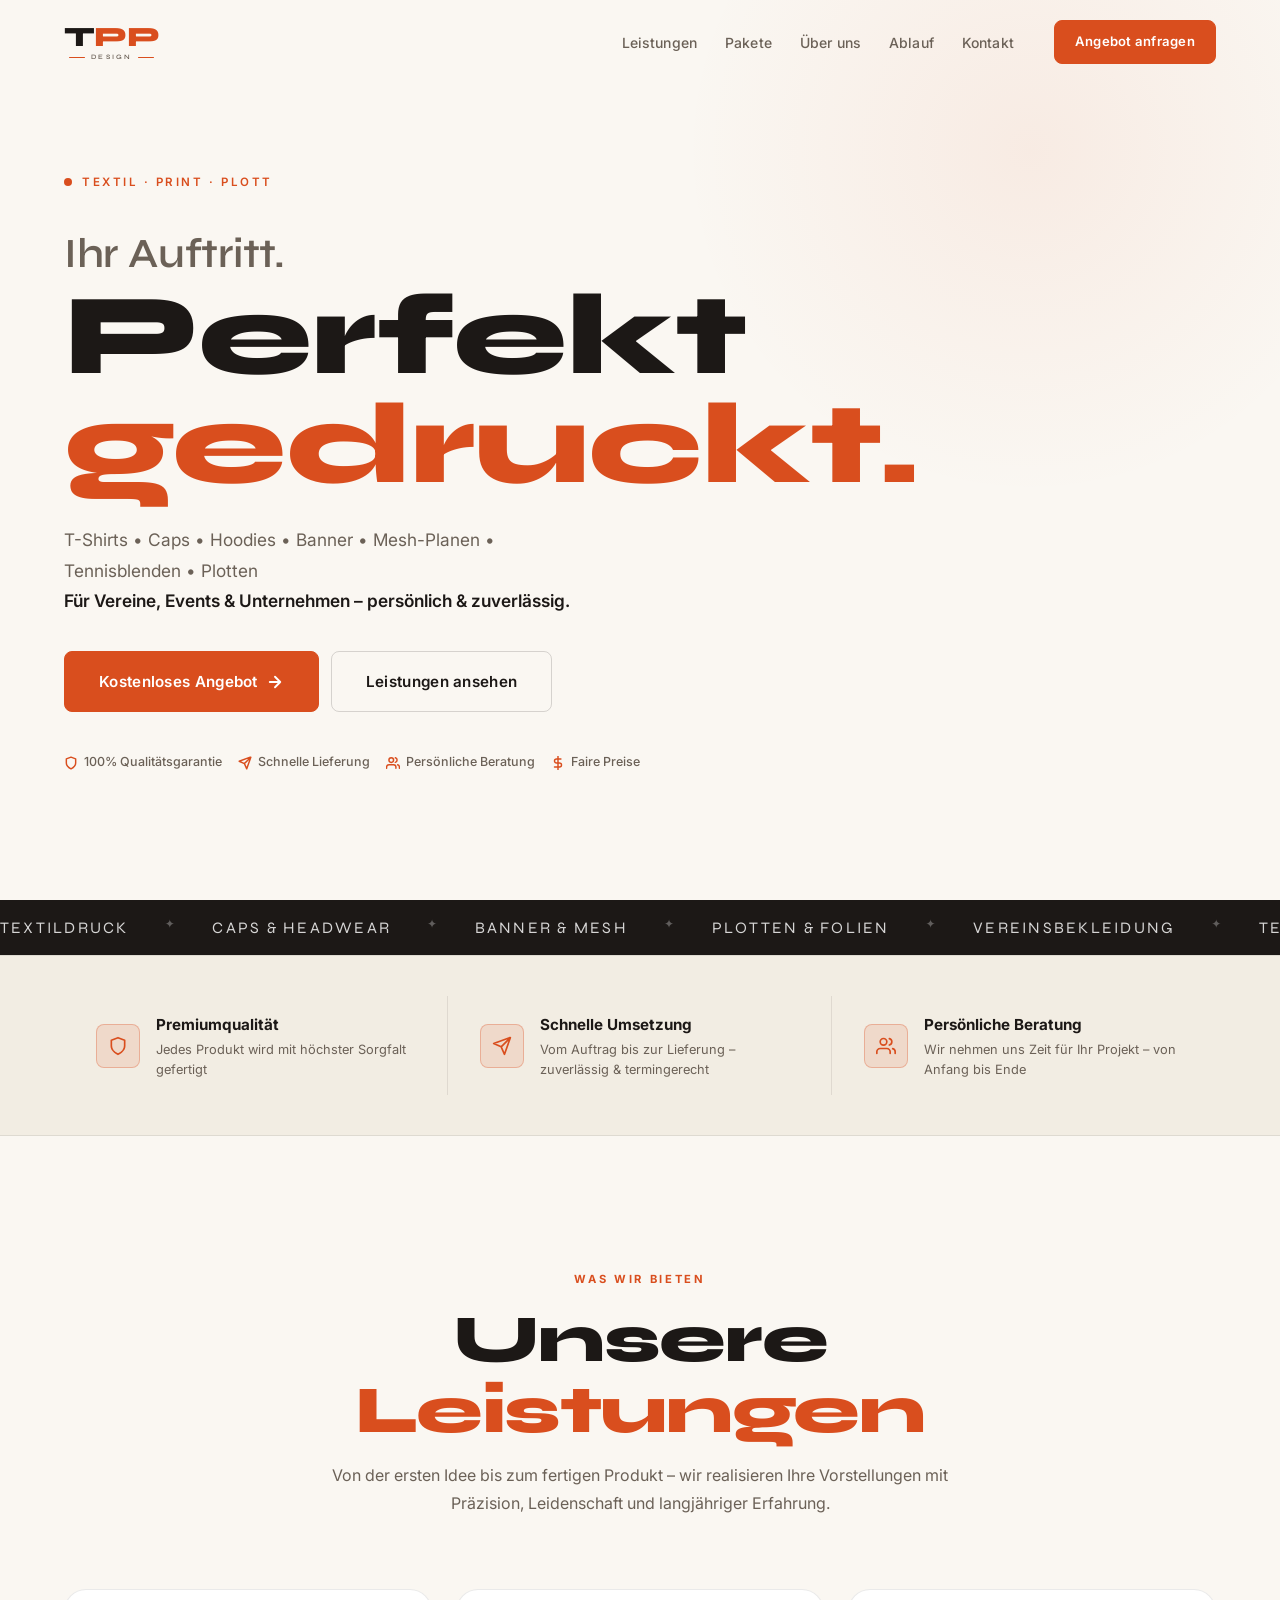
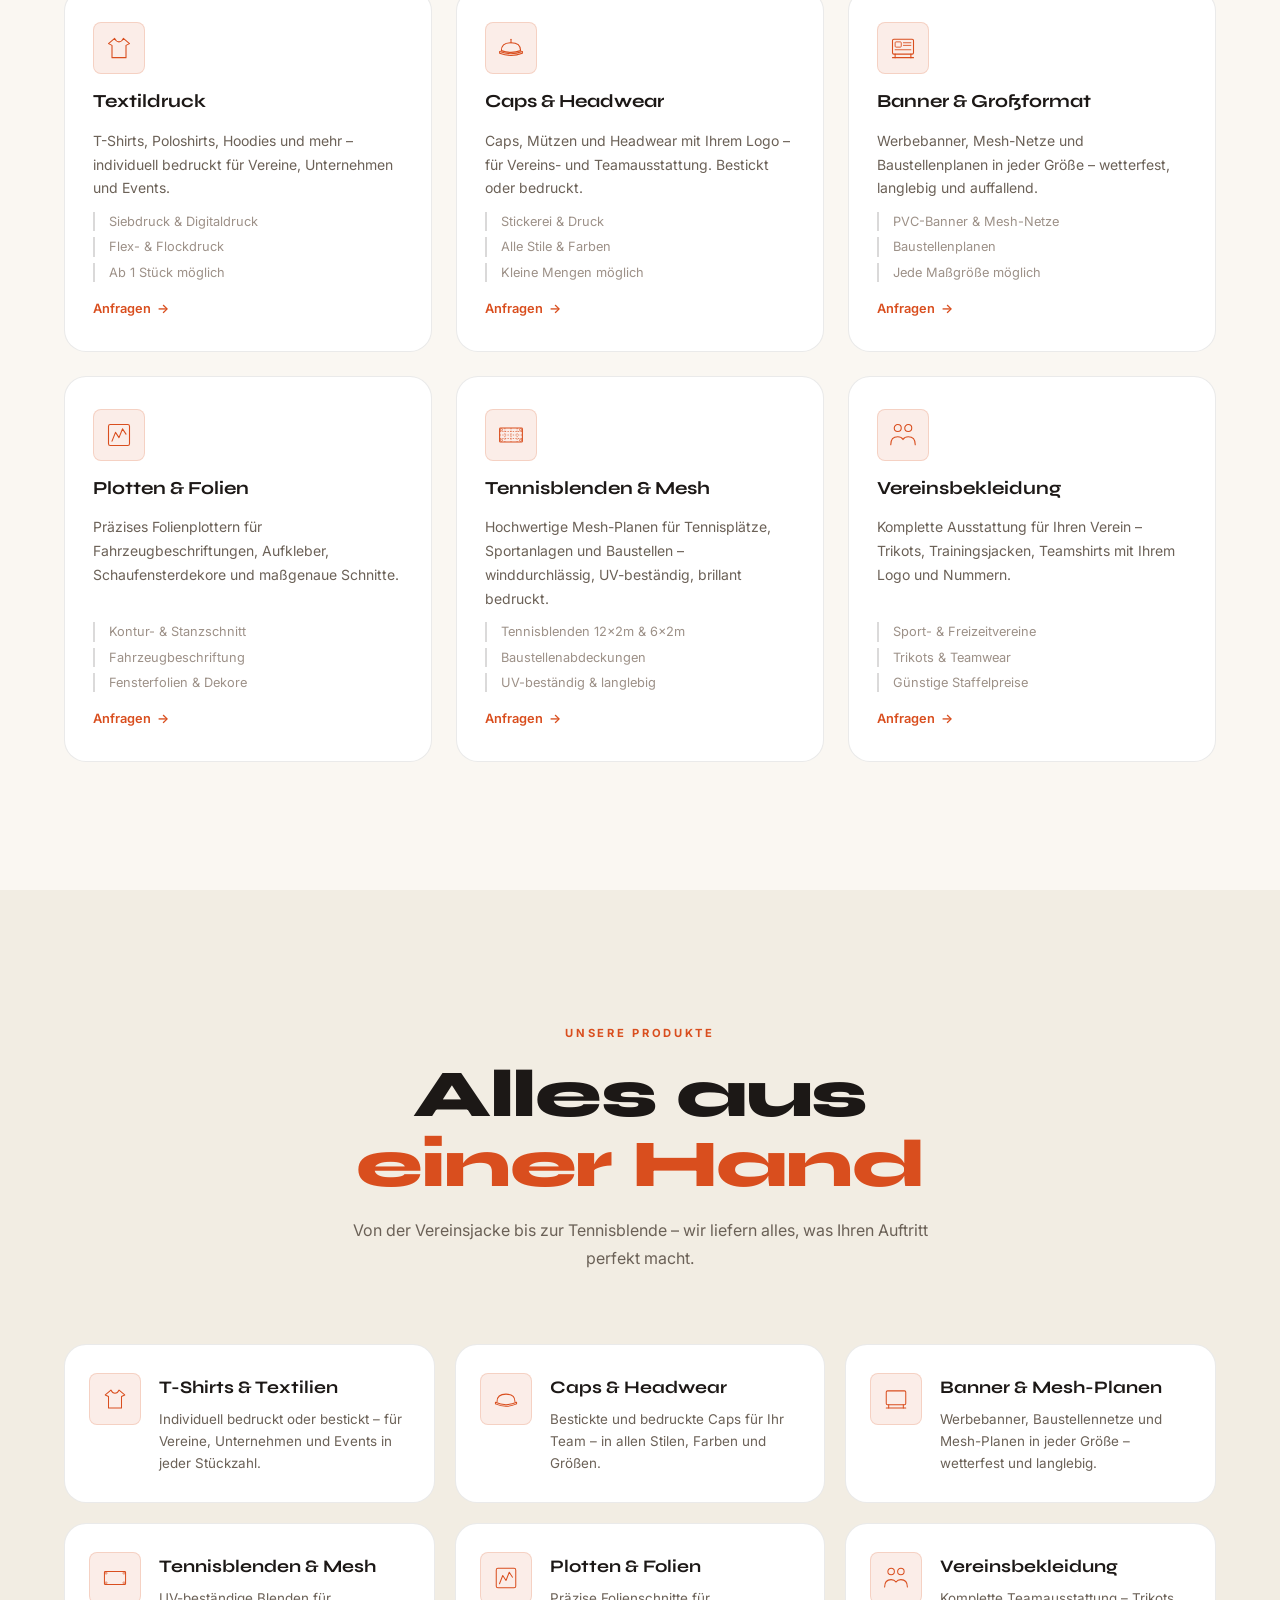
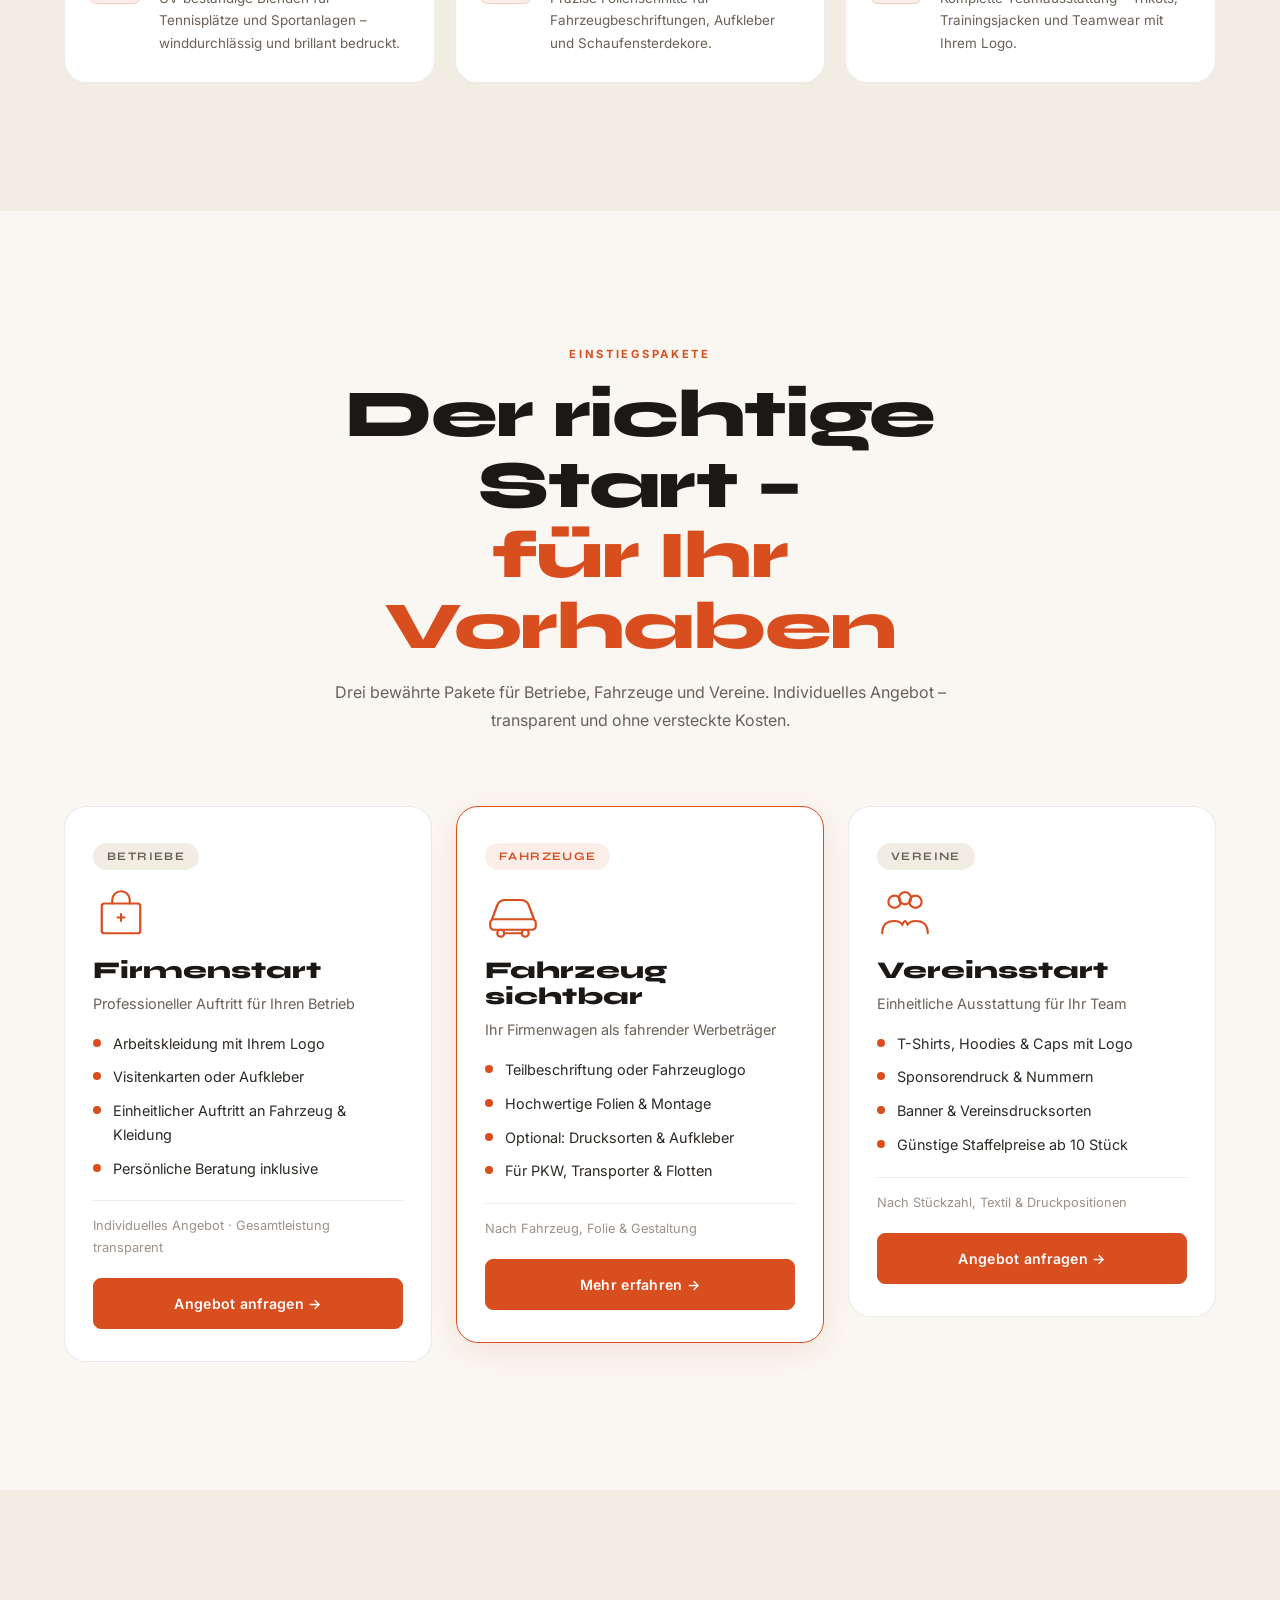
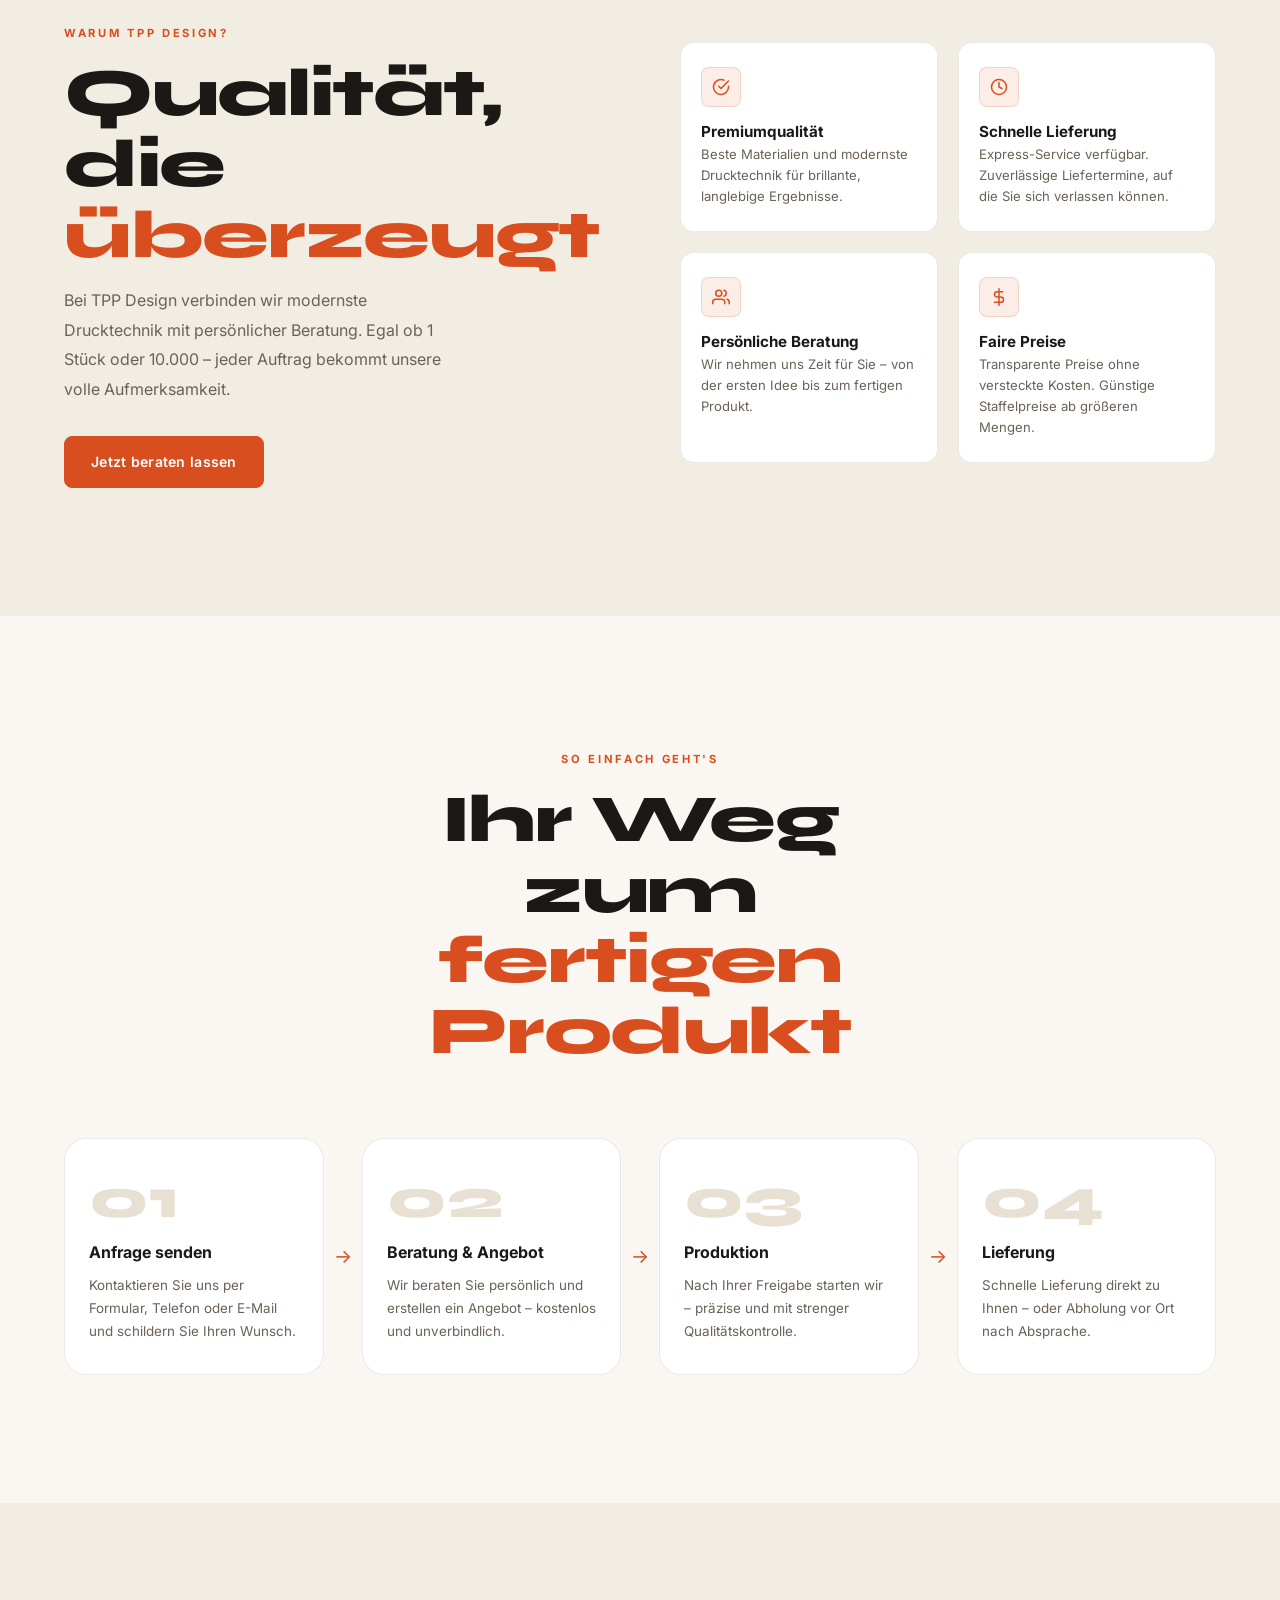
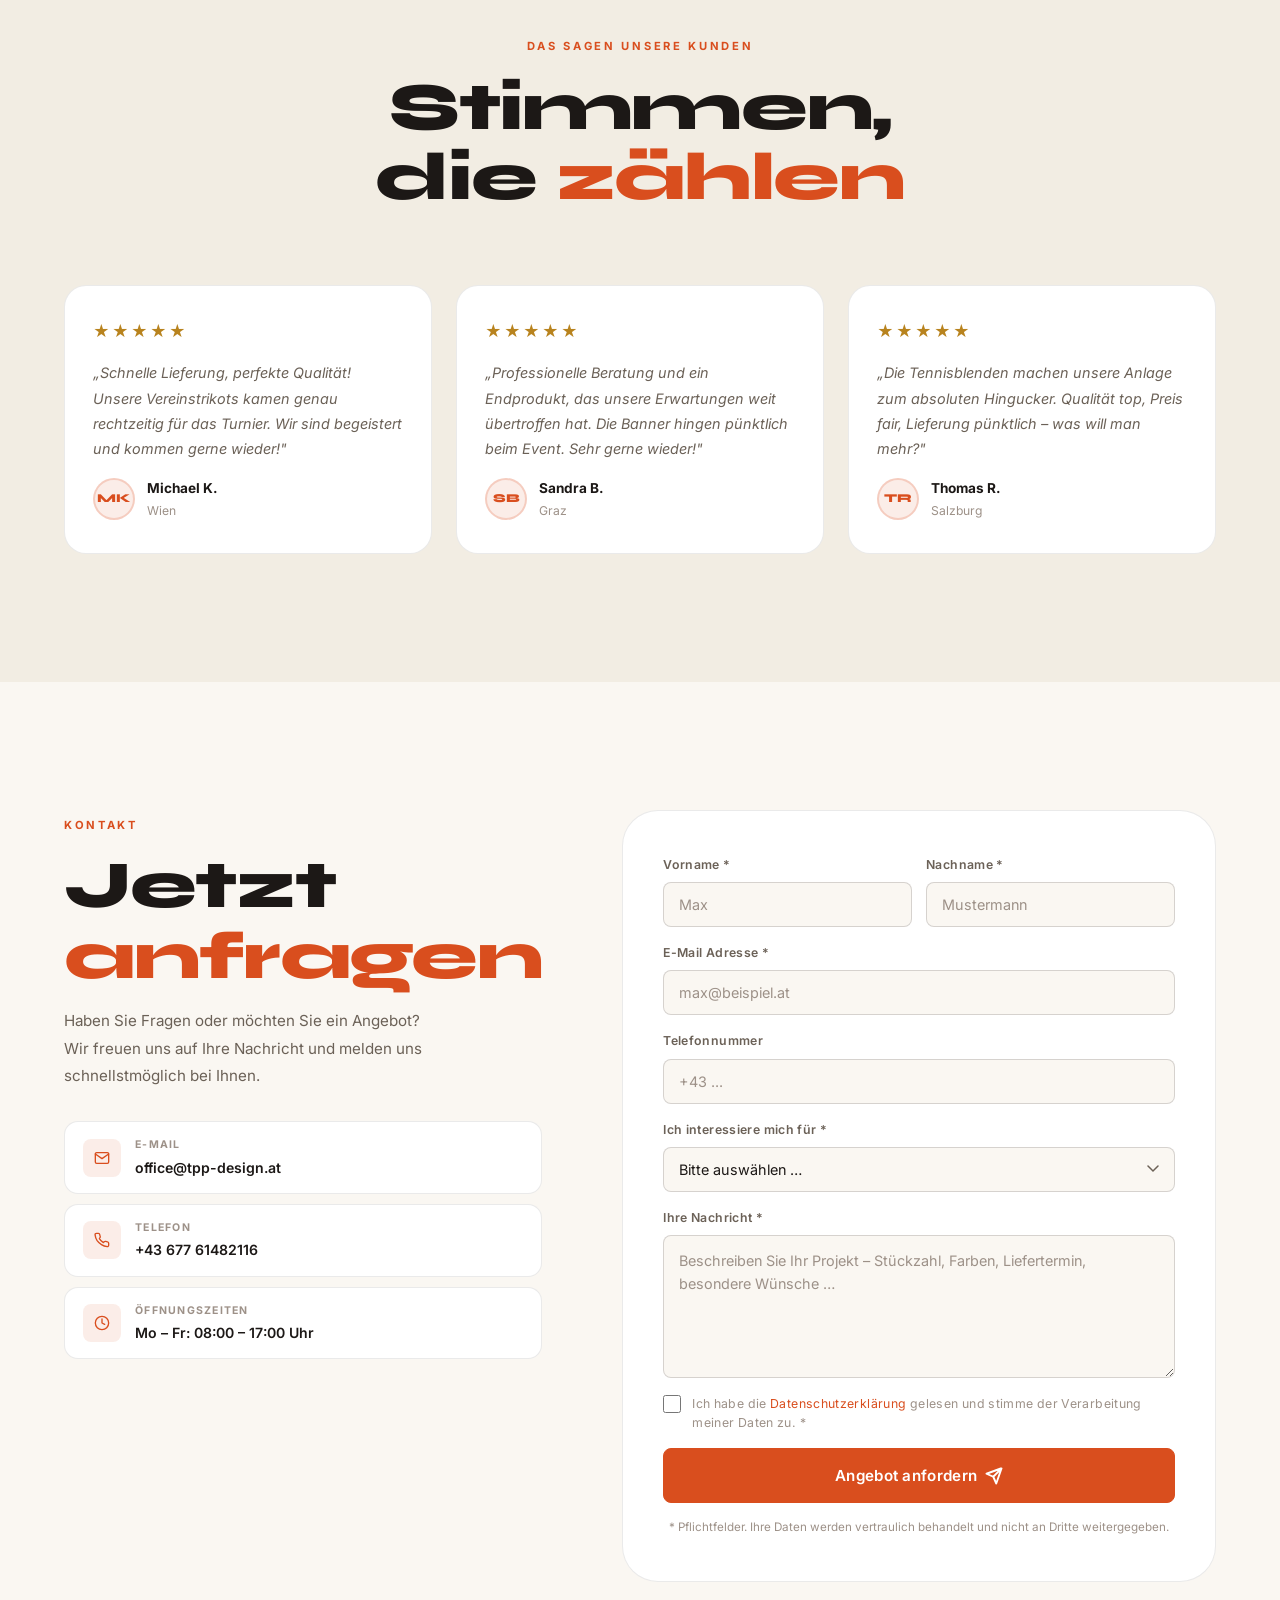
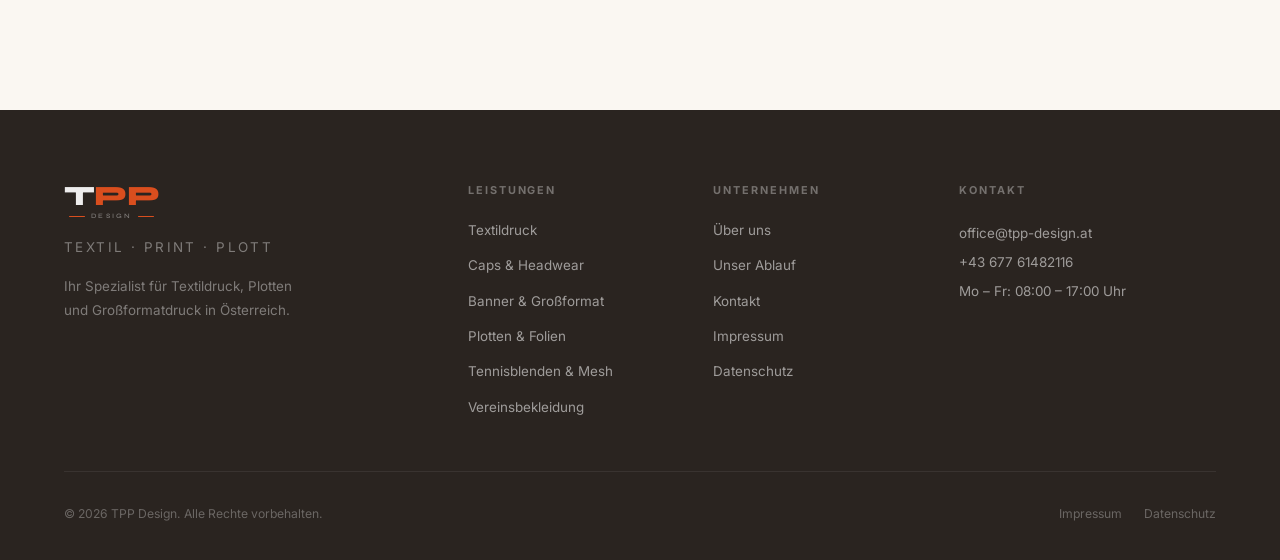
==== commit 1f855c3d: "Add Fahrzeugbeschriftung page; fix Pakete CSS nested in media query Co-Authored-By: Claude Sonnet 5." ====
--- a/index.html
+++ b/index.html
@@ -371,7 +371,7 @@
           <li>Für PKW, Transporter &amp; Flotten</li>
         </ul>
         <p class="paket-card__note">Nach Fahrzeug, Folie &amp; Gestaltung</p>
-        <a href="#kontakt" class="btn btn--primary paket-cta" data-service="plottern">Angebot anfragen →</a>
+        <a href="fahrzeugbeschriftung.html" class="btn btn--primary paket-cta">Mehr erfahren →</a>
       </div>
 
       <div class="paket-card reveal" data-delay="160">
--- a/style.css
+++ b/style.css
@@ -569,17 +569,7 @@
 /* ══ FOCUS ════════════════════════════════════════ */
 :focus-visible { outline: 2px solid var(--accent); outline-offset: 3px; border-radius: 4px; }
 
-/* ══ RESPONSIVE ══════════════════════════════════ */
-@media (max-width: 1100px) {
-  .hero__inner { grid-template-columns: 1fr 1fr; gap: 40px; }
-  .services__grid { grid-template-columns: repeat(2, 1fr); }
-  .why__inner { grid-template-columns: 1fr; gap: 52px; }
-  .why__left > p { max-width: 100%; }
-  .contact__inner { grid-template-columns: 1fr; gap: 52px; }
-  .footer__top { grid-template-columns: 1fr 1fr; }
-  .process__steps { flex-wrap: wrap; }
-  .pstep { min-width: calc(50% - 20px); }
-  /* ── PAKETE ────────────────────────────────────── */
+/* ── PAKETE ────────────────────────────────────── */
 .pakete__grid {
   display: grid;
   grid-template-columns: repeat(3, 1fr);
@@ -700,7 +690,17 @@
   justify-content: center;
 }
 
-.pstep-arrow { display: none; }
+/* ══ RESPONSIVE ══════════════════════════════════ */
+@media (max-width: 1100px) {
+  .hero__inner { grid-template-columns: 1fr 1fr; gap: 40px; }
+  .services__grid { grid-template-columns: repeat(2, 1fr); }
+  .why__inner { grid-template-columns: 1fr; gap: 52px; }
+  .why__left > p { max-width: 100%; }
+  .contact__inner { grid-template-columns: 1fr; gap: 52px; }
+  .footer__top { grid-template-columns: 1fr 1fr; }
+  .process__steps { flex-wrap: wrap; }
+  .pstep { min-width: calc(50% - 20px); }
+  .pstep-arrow { display: none; }
   .showcase__grid { grid-template-columns: repeat(2, 1fr); }
   .pakete__grid { grid-template-columns: 1fr; }
 }
@@ -752,3 +752,9 @@
   .hero__trust { gap: 12px; }
   .showcase__grid { grid-template-columns: 1fr; }
 }
+
+/* ══ LEISTUNGSSEITEN ═════════════════════════════ */
+.page-hero { padding: 150px 0 70px; background: var(--cream); }
+.page-hero__lead { font-size: 1.05rem; color: var(--mid); max-width: 620px; margin: 0 0 2rem; line-height: 1.75; }
+.leist-grid { display: grid; grid-template-columns: repeat(3, 1fr); gap: 24px; }
+@media (max-width: 768px) { .leist-grid { grid-template-columns: 1fr; } .page-hero { padding: 120px 0 50px; } }
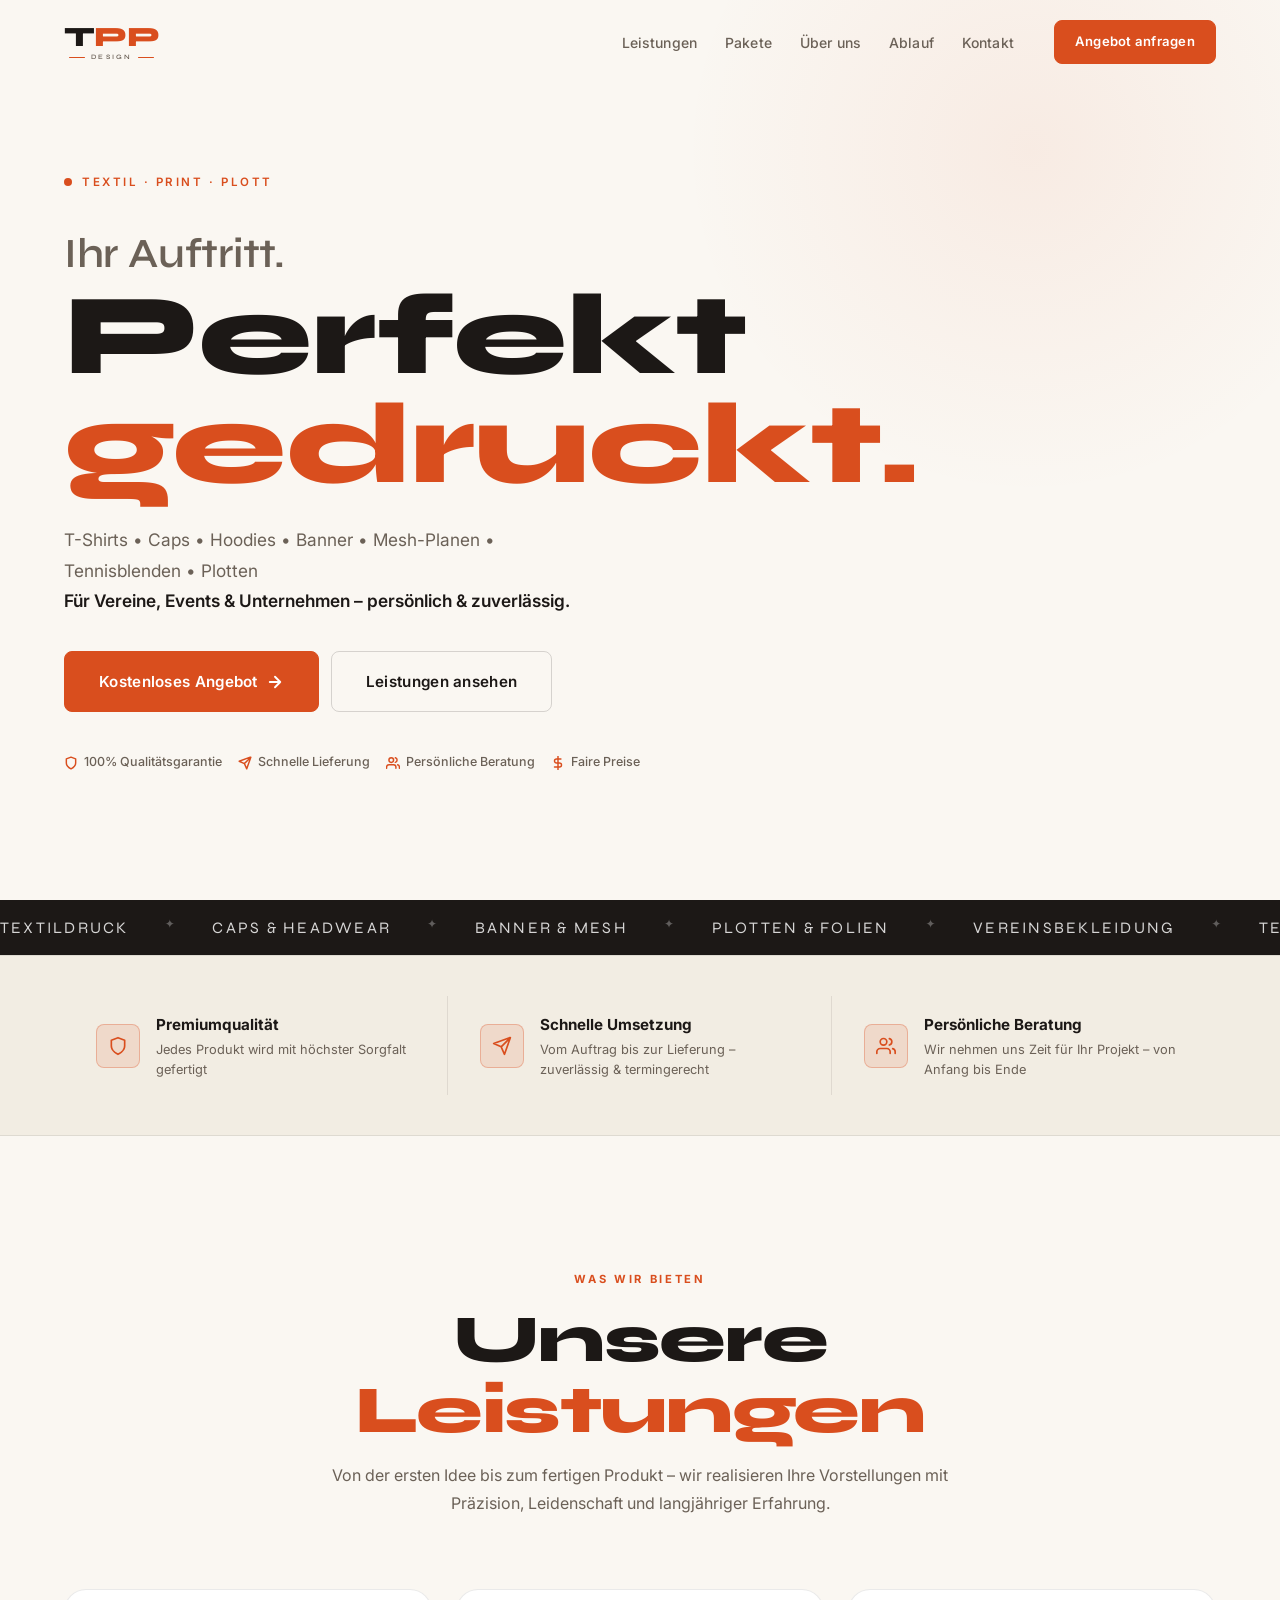
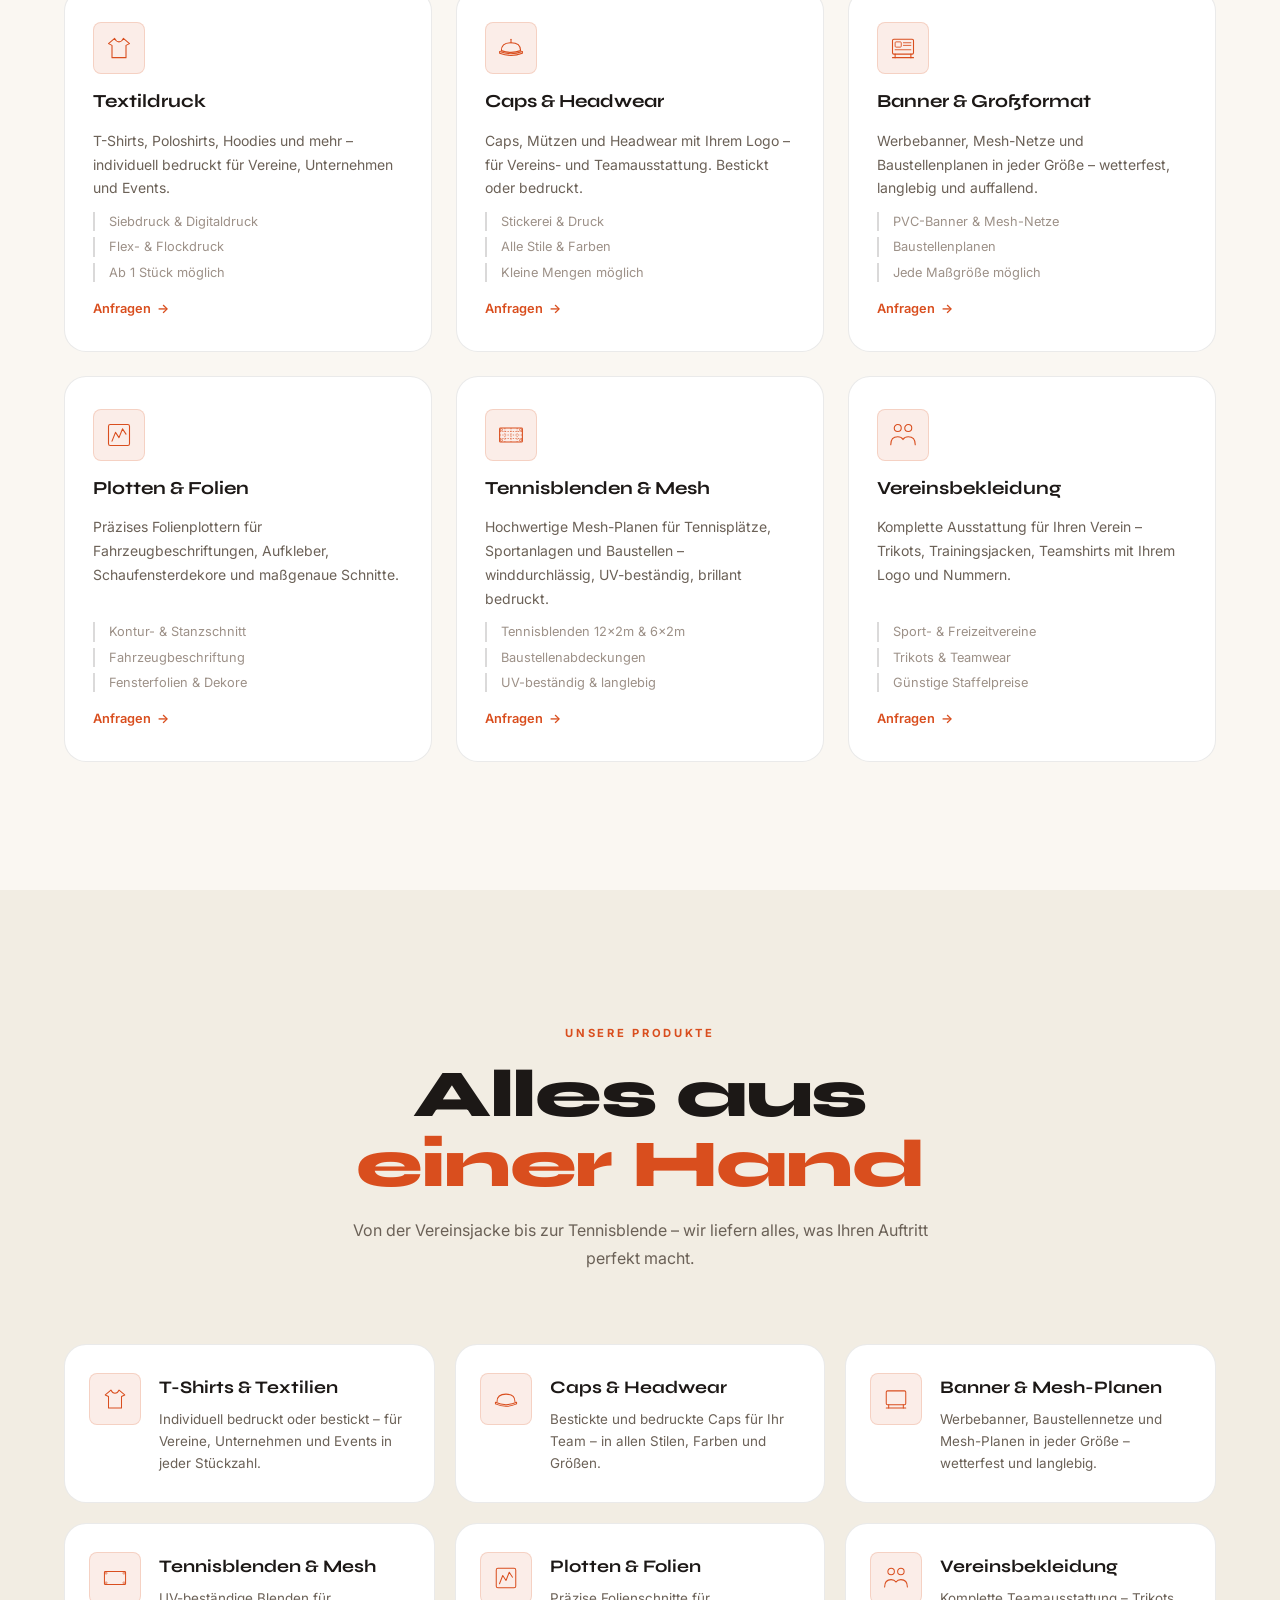
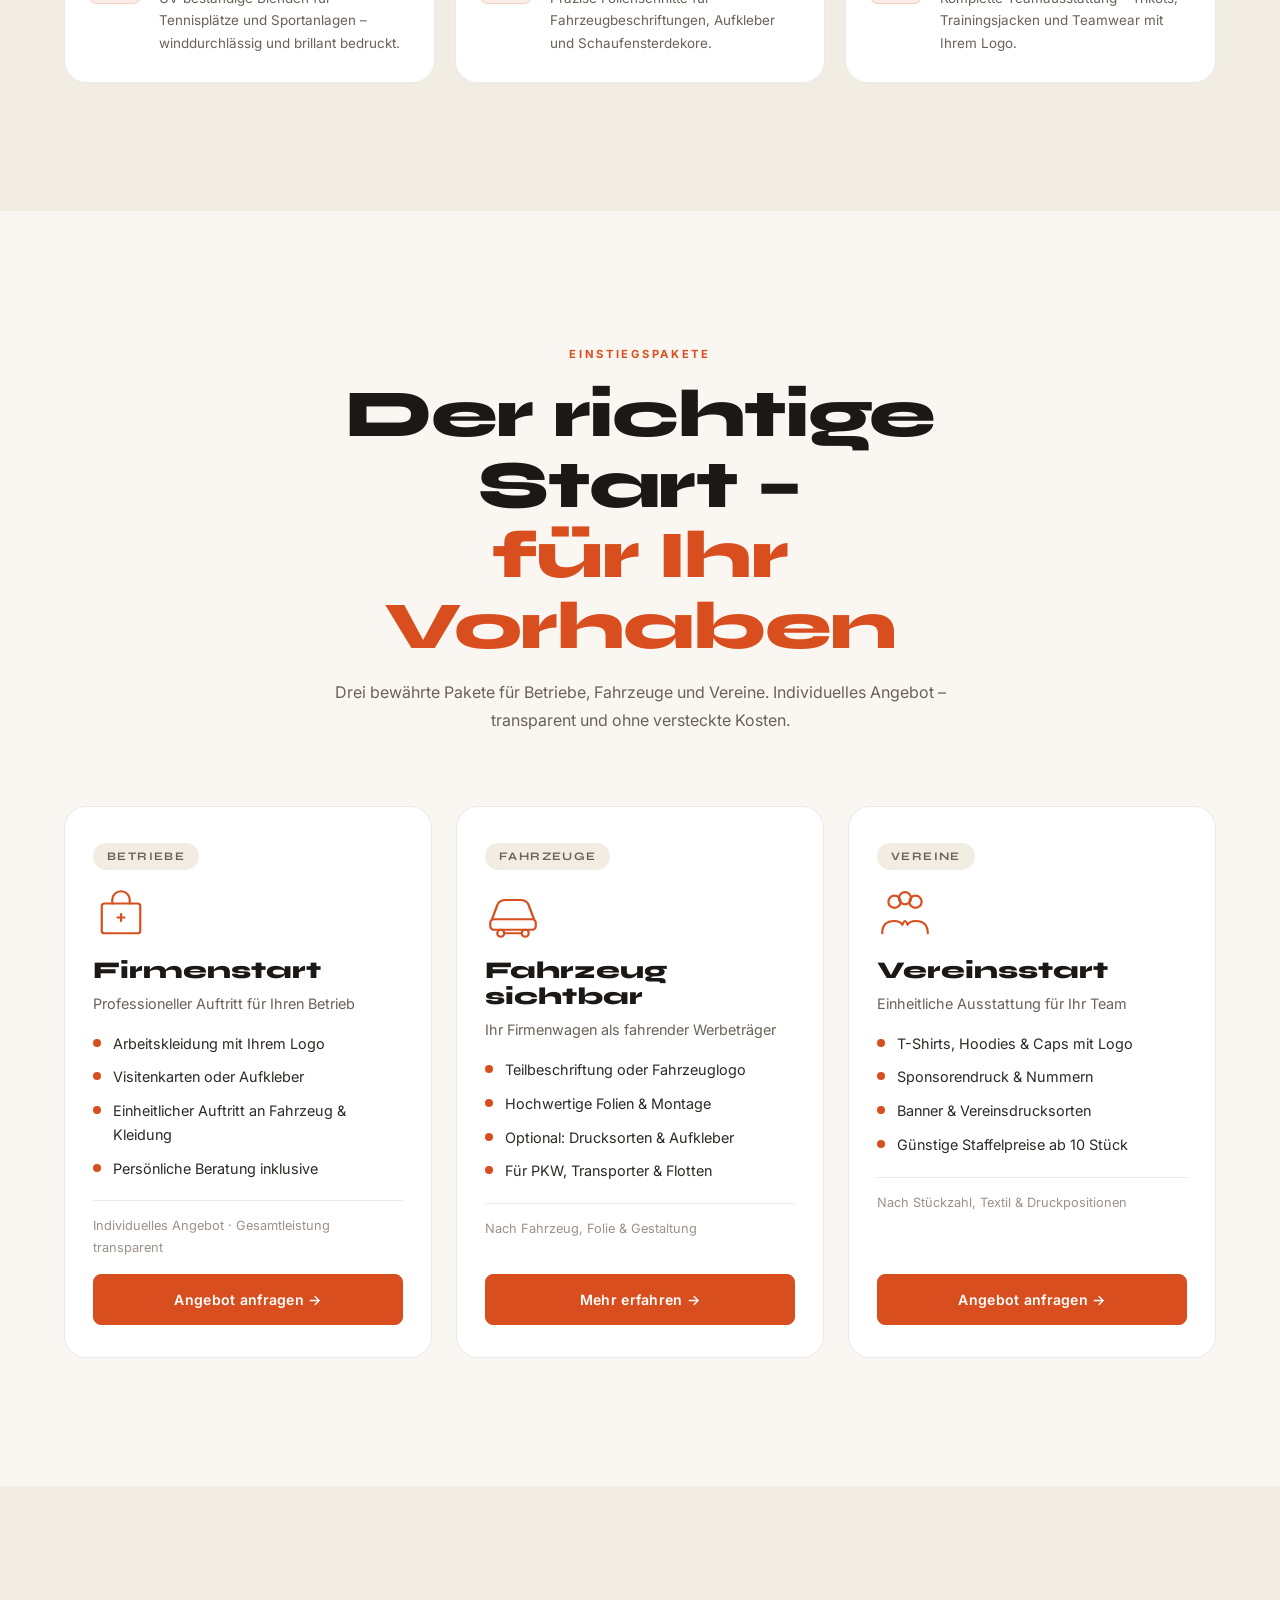
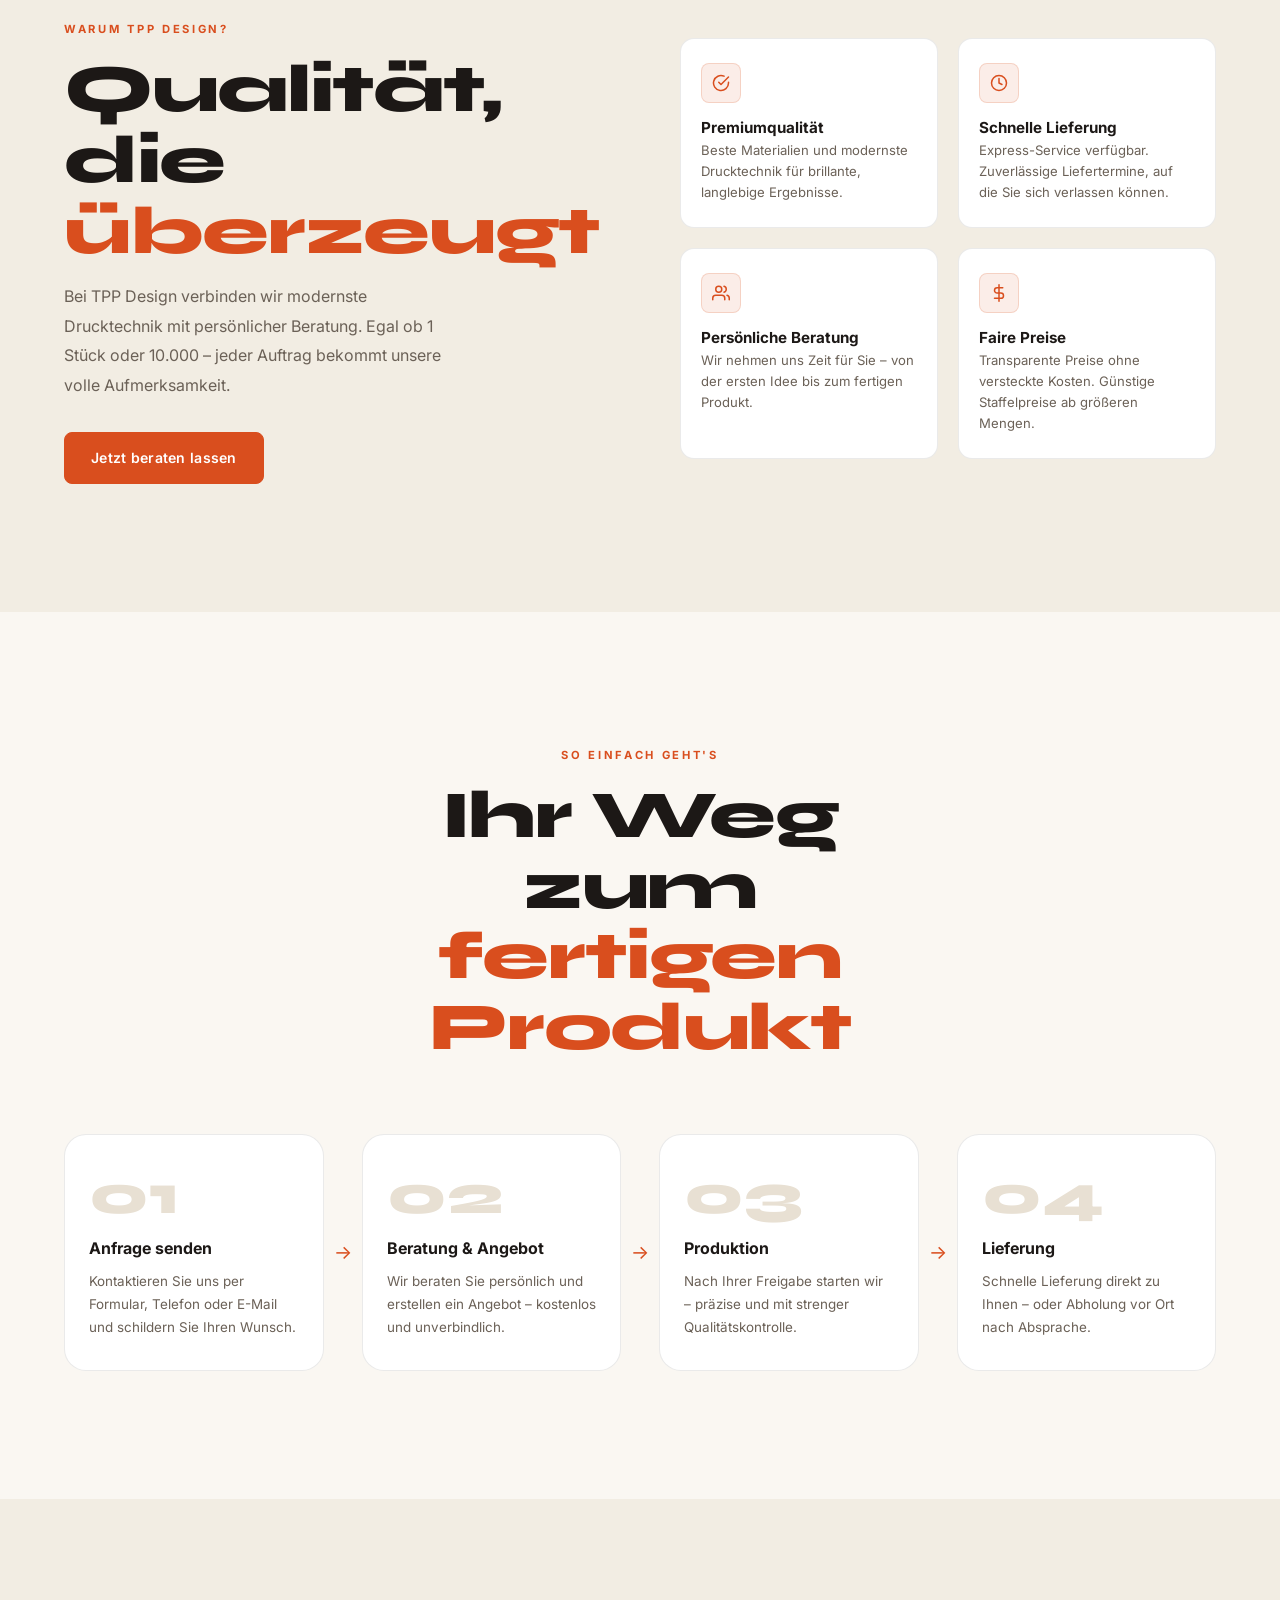
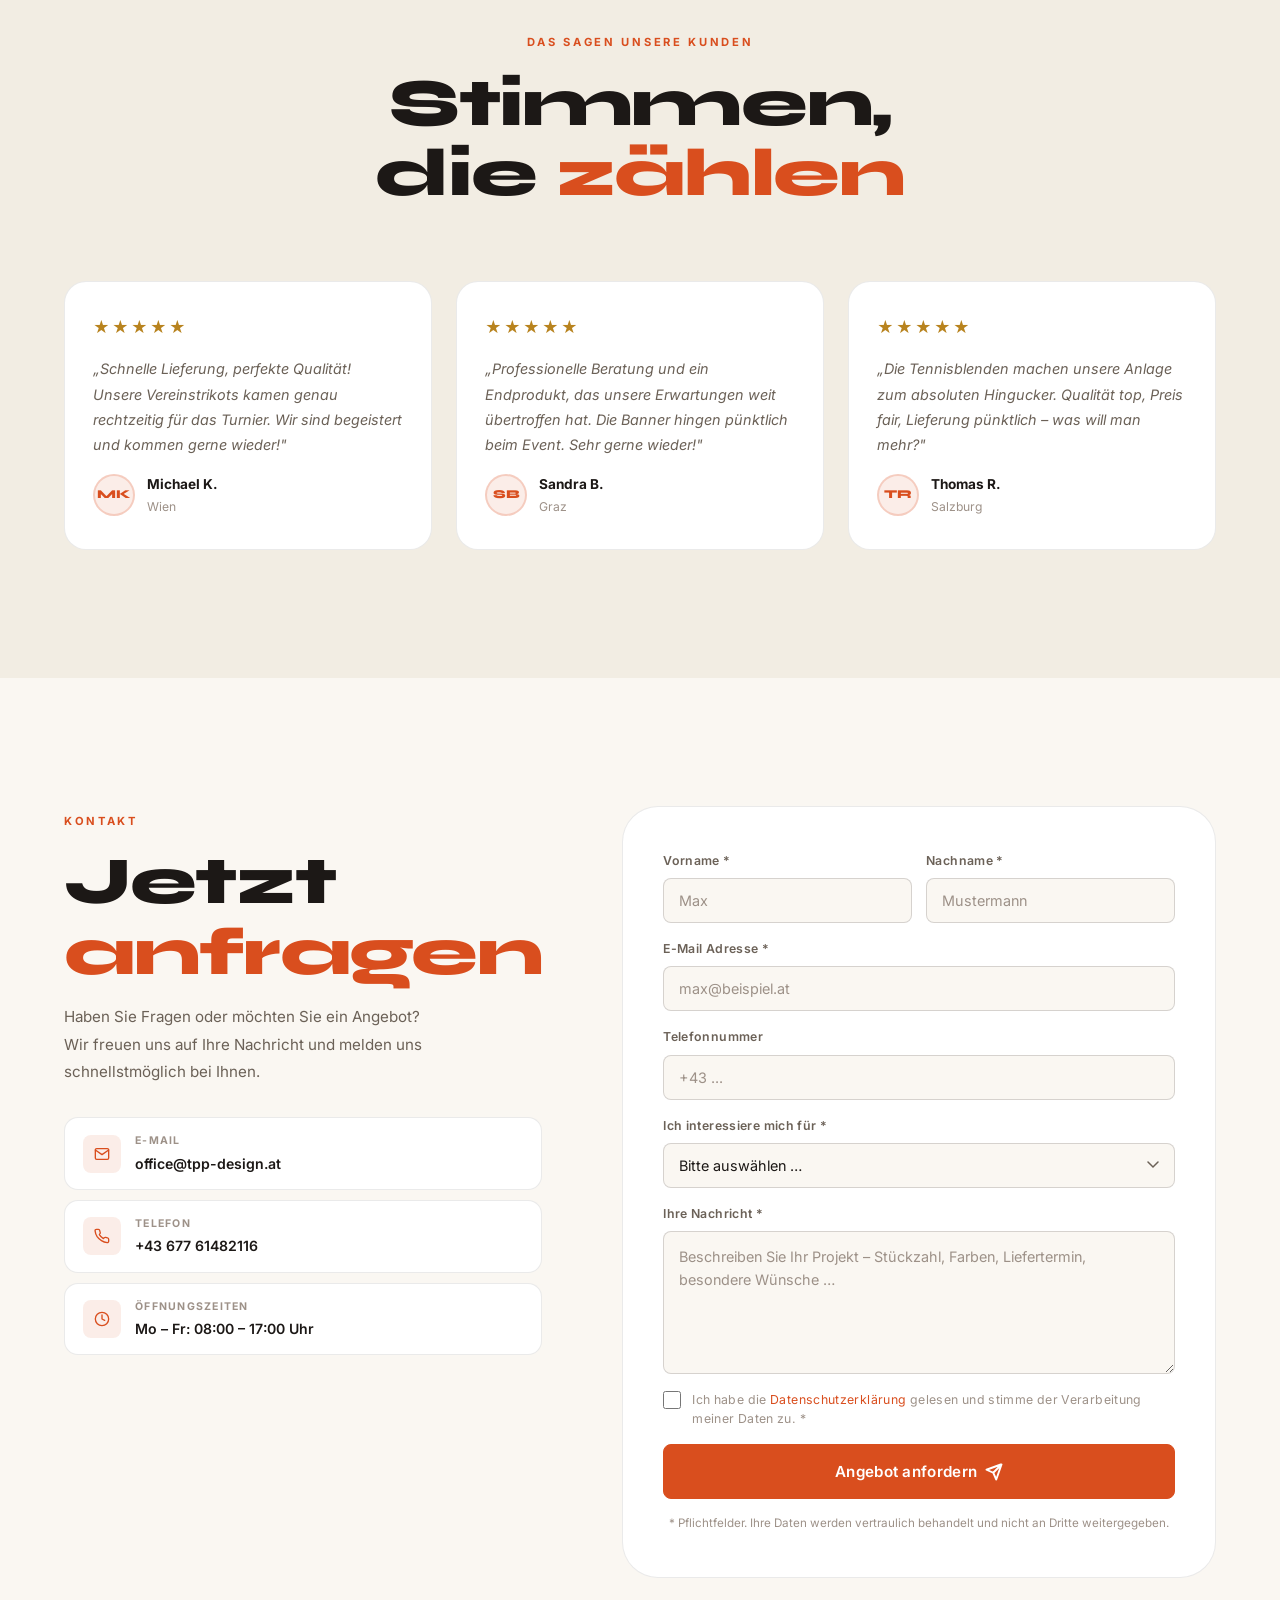
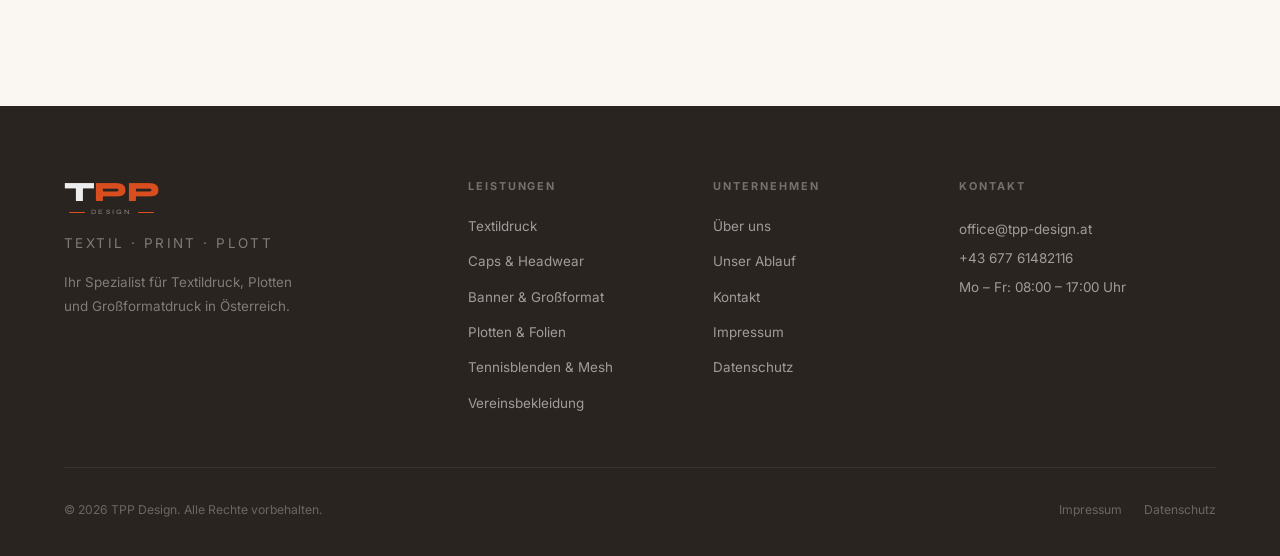
==== commit 1c76b4c0: "Pakete: remove highlight border, equal card heights Co-Authored-By: Claude Sonnet 5.5 <noreply@anthr" ====
--- a/index.html
+++ b/index.html
@@ -357,8 +357,8 @@
         <a href="#kontakt" class="btn btn--primary paket-cta" data-service="firmenkleidung">Angebot anfragen →</a>
       </div>
 
-      <div class="paket-card paket-card--featured reveal" data-delay="80">
-        <div class="paket-card__badge paket-card__badge--accent">Fahrzeuge</div>
+      <div class="paket-card reveal" data-delay="80">
+        <div class="paket-card__badge">Fahrzeuge</div>
         <div class="paket-card__icon">
           <svg viewBox="0 0 64 64" fill="none"><path d="M8 38 L14 22 Q16 16 24 16 L40 16 Q48 16 50 22 L56 38" stroke="currentColor" stroke-width="2.5" stroke-linecap="round" stroke-linejoin="round"/><rect x="6" y="38" width="52" height="12" rx="4" stroke="currentColor" stroke-width="2.5"/><circle cx="18" cy="54" r="4" stroke="currentColor" stroke-width="2.5"/><circle cx="46" cy="54" r="4" stroke="currentColor" stroke-width="2.5"/><line x1="22" y1="54" x2="42" y2="54" stroke="currentColor" stroke-width="2.5" stroke-linecap="round"/></svg>
         </div>
--- a/style.css
+++ b/style.css
@@ -574,7 +574,7 @@
   display: grid;
   grid-template-columns: repeat(3, 1fr);
   gap: 24px;
-  align-items: start;
+  align-items: stretch;
 }
 
 .paket-card {
@@ -592,15 +592,6 @@
 .paket-card:hover {
   transform: translateY(-4px);
   box-shadow: 0 16px 48px rgba(28,24,22,0.10);
-}
-
-.paket-card--featured {
-  border-color: var(--accent);
-  box-shadow: 0 8px 32px rgba(217,78,30,0.12);
-}
-
-.paket-card--featured:hover {
-  box-shadow: 0 16px 48px rgba(217,78,30,0.18);
 }
 
 .paket-card__badge {
@@ -685,7 +676,7 @@
 }
 
 .paket-cta {
-  margin-top: 4px;
+  margin-top: auto;
   text-align: center;
   justify-content: center;
 }
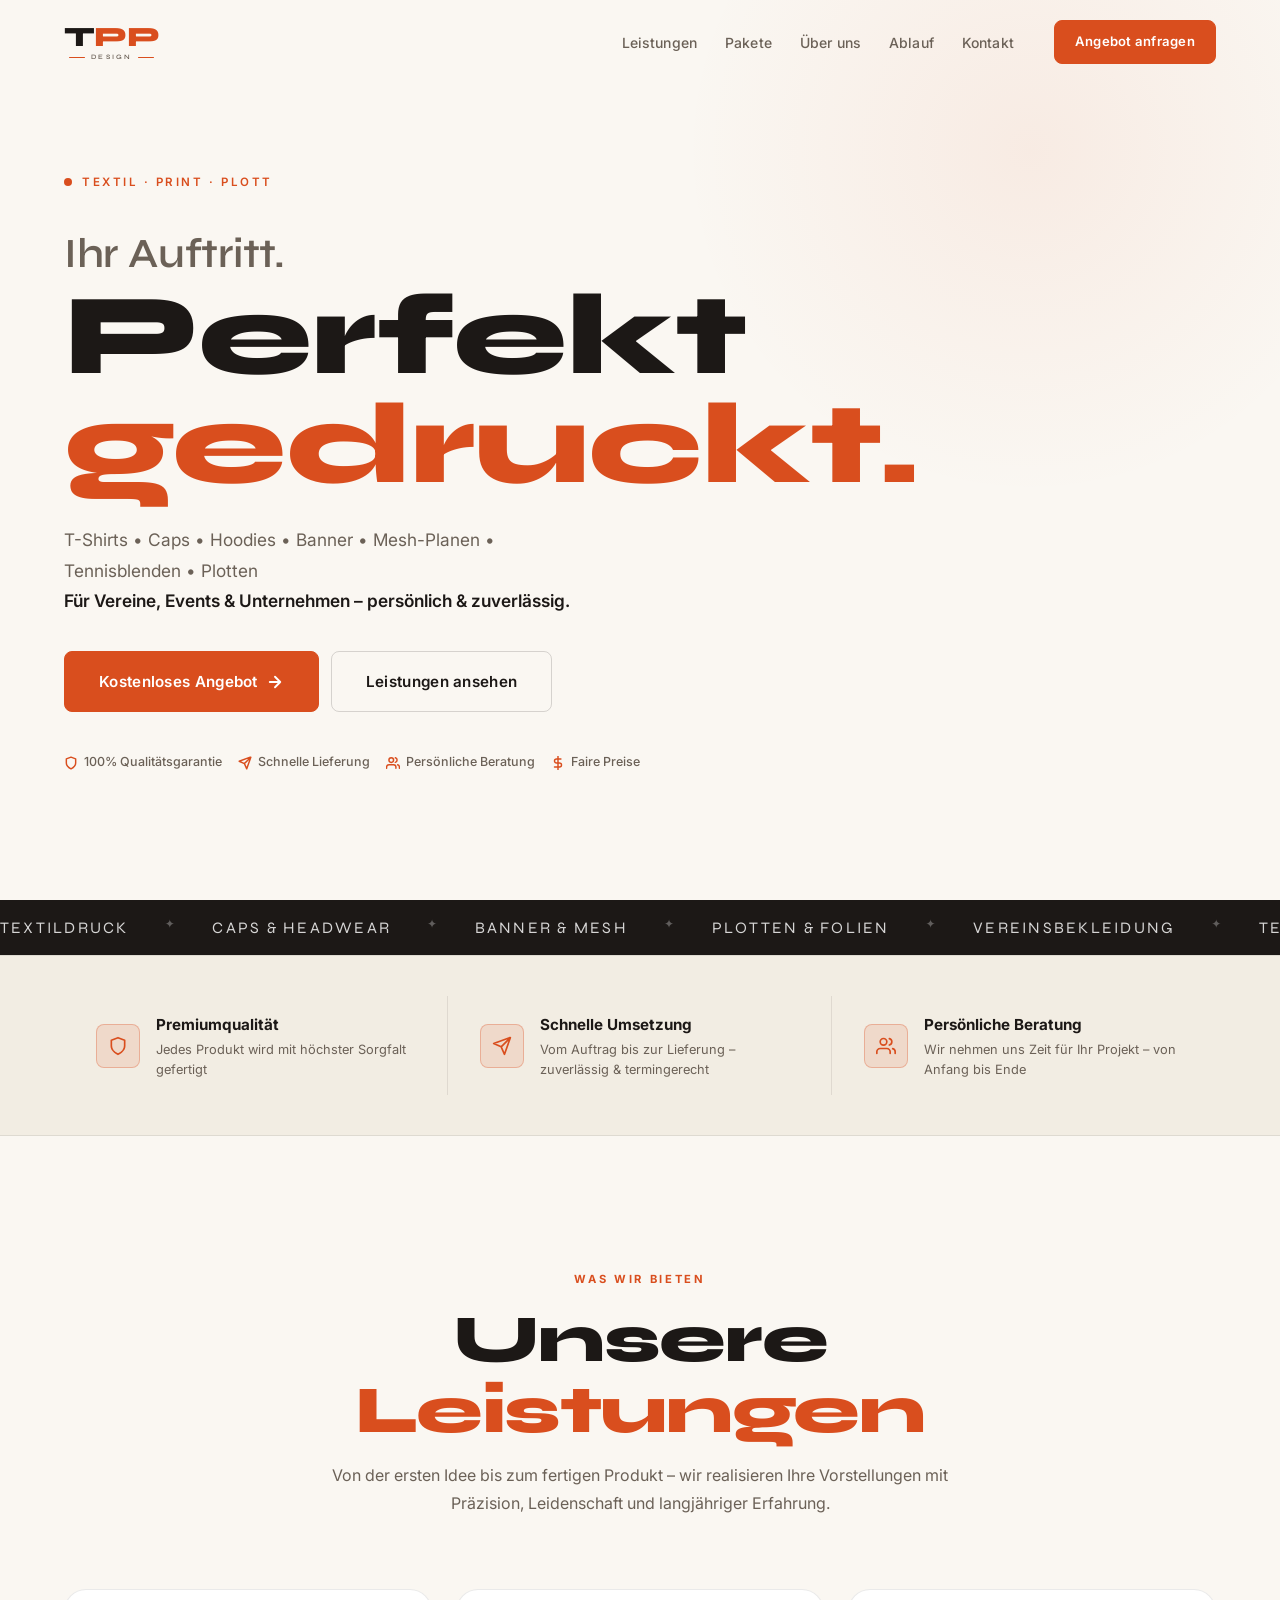
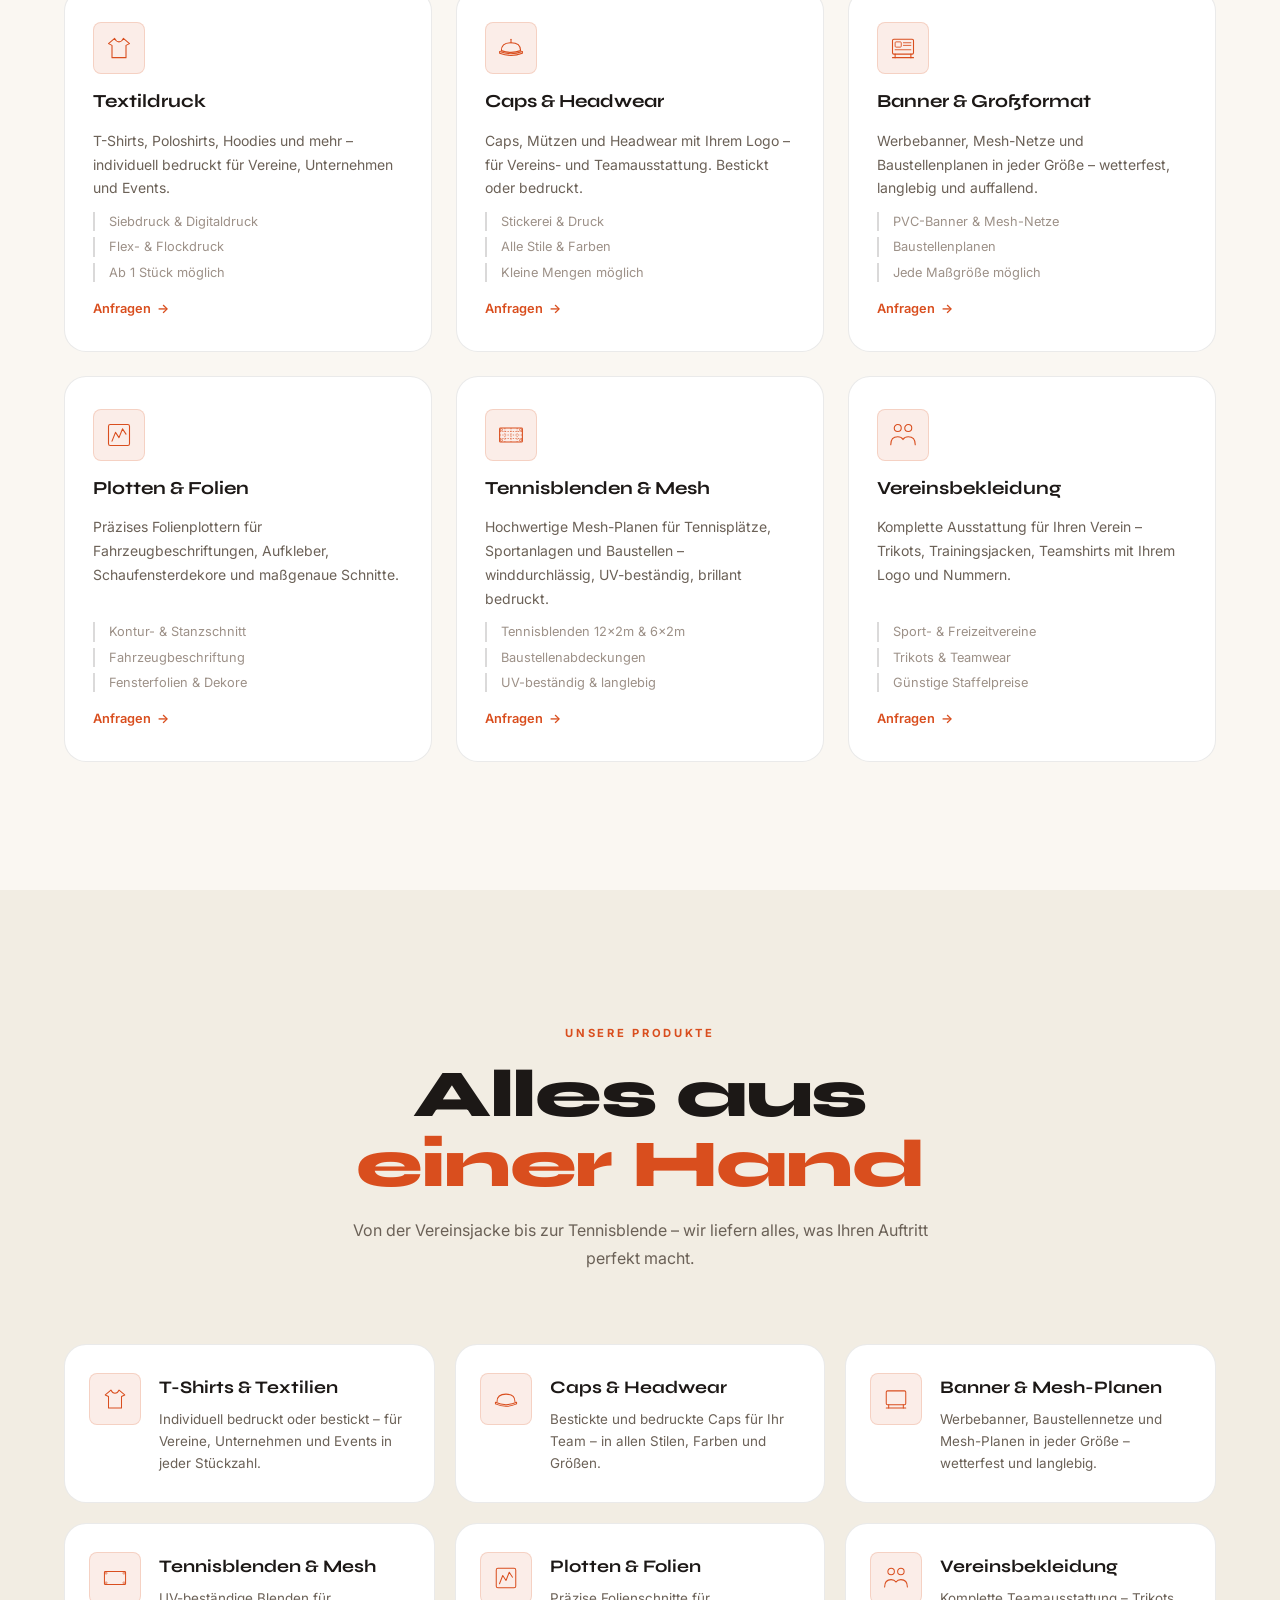
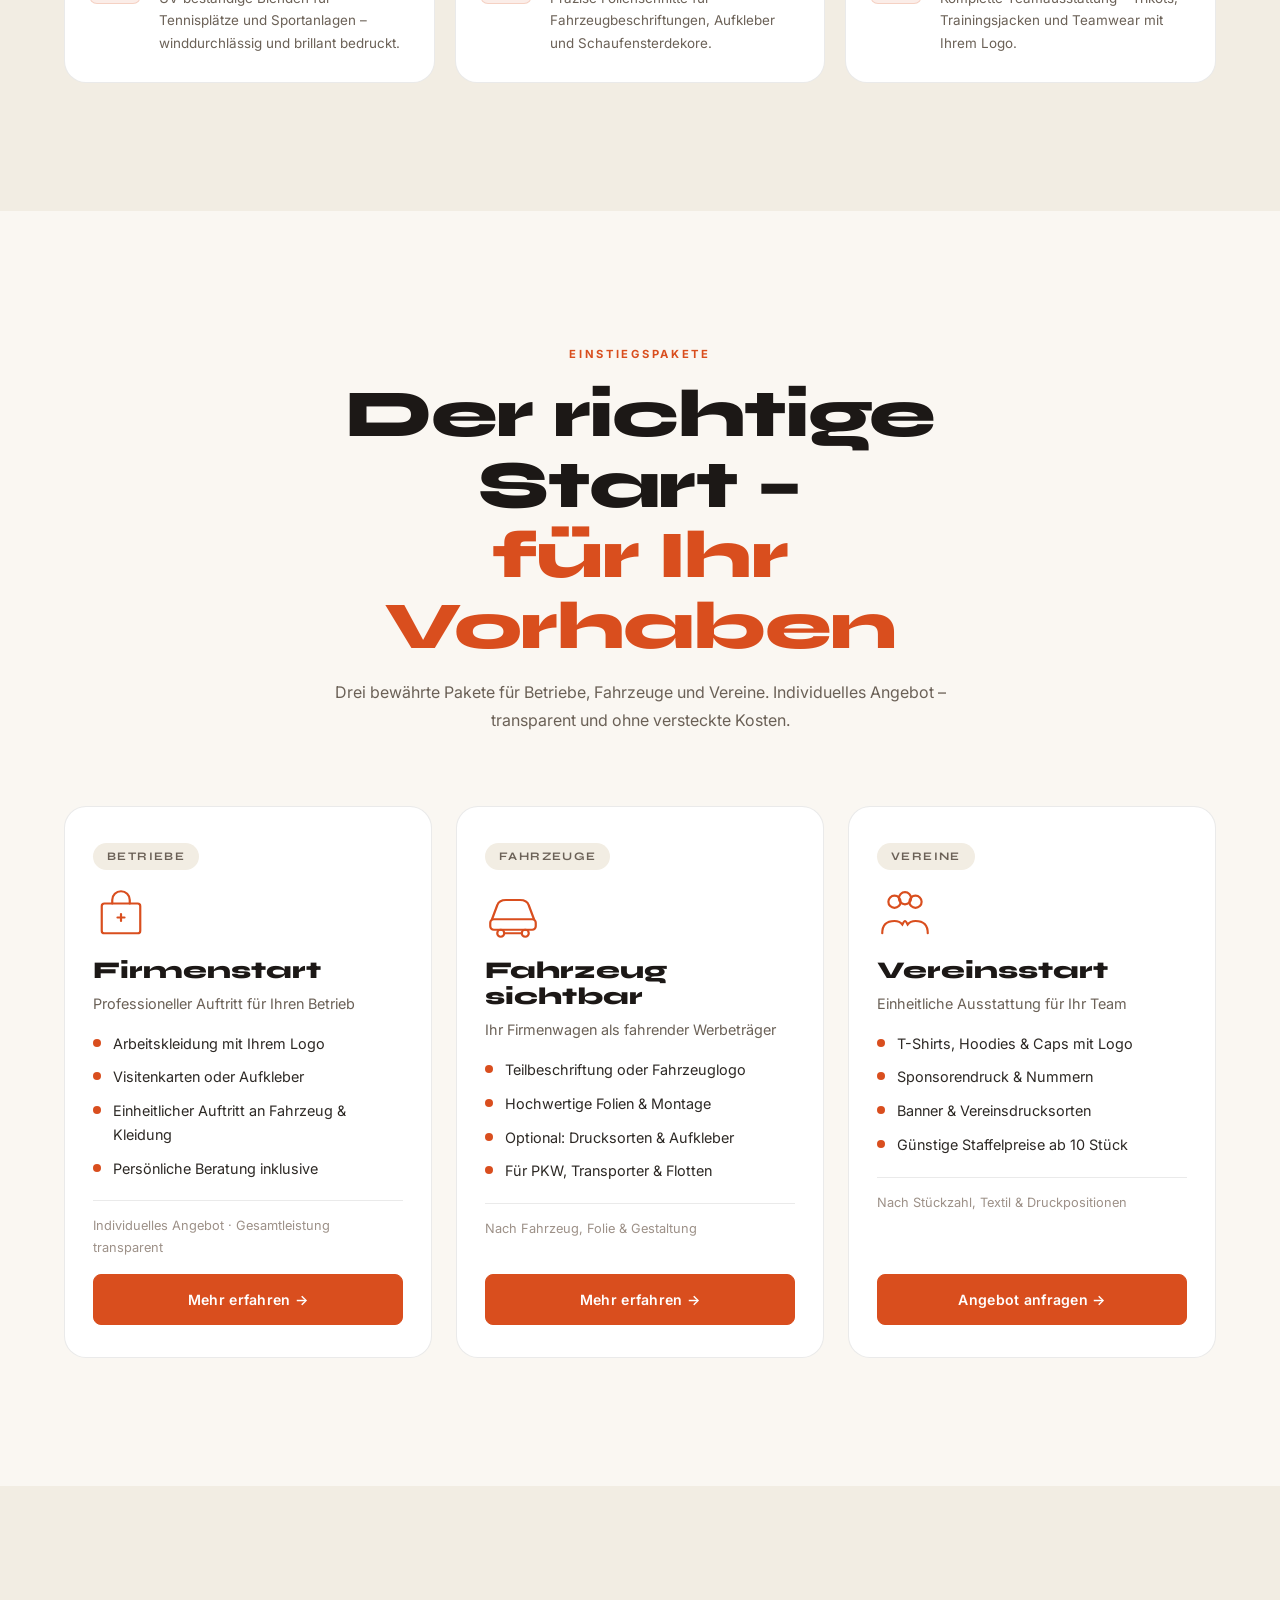
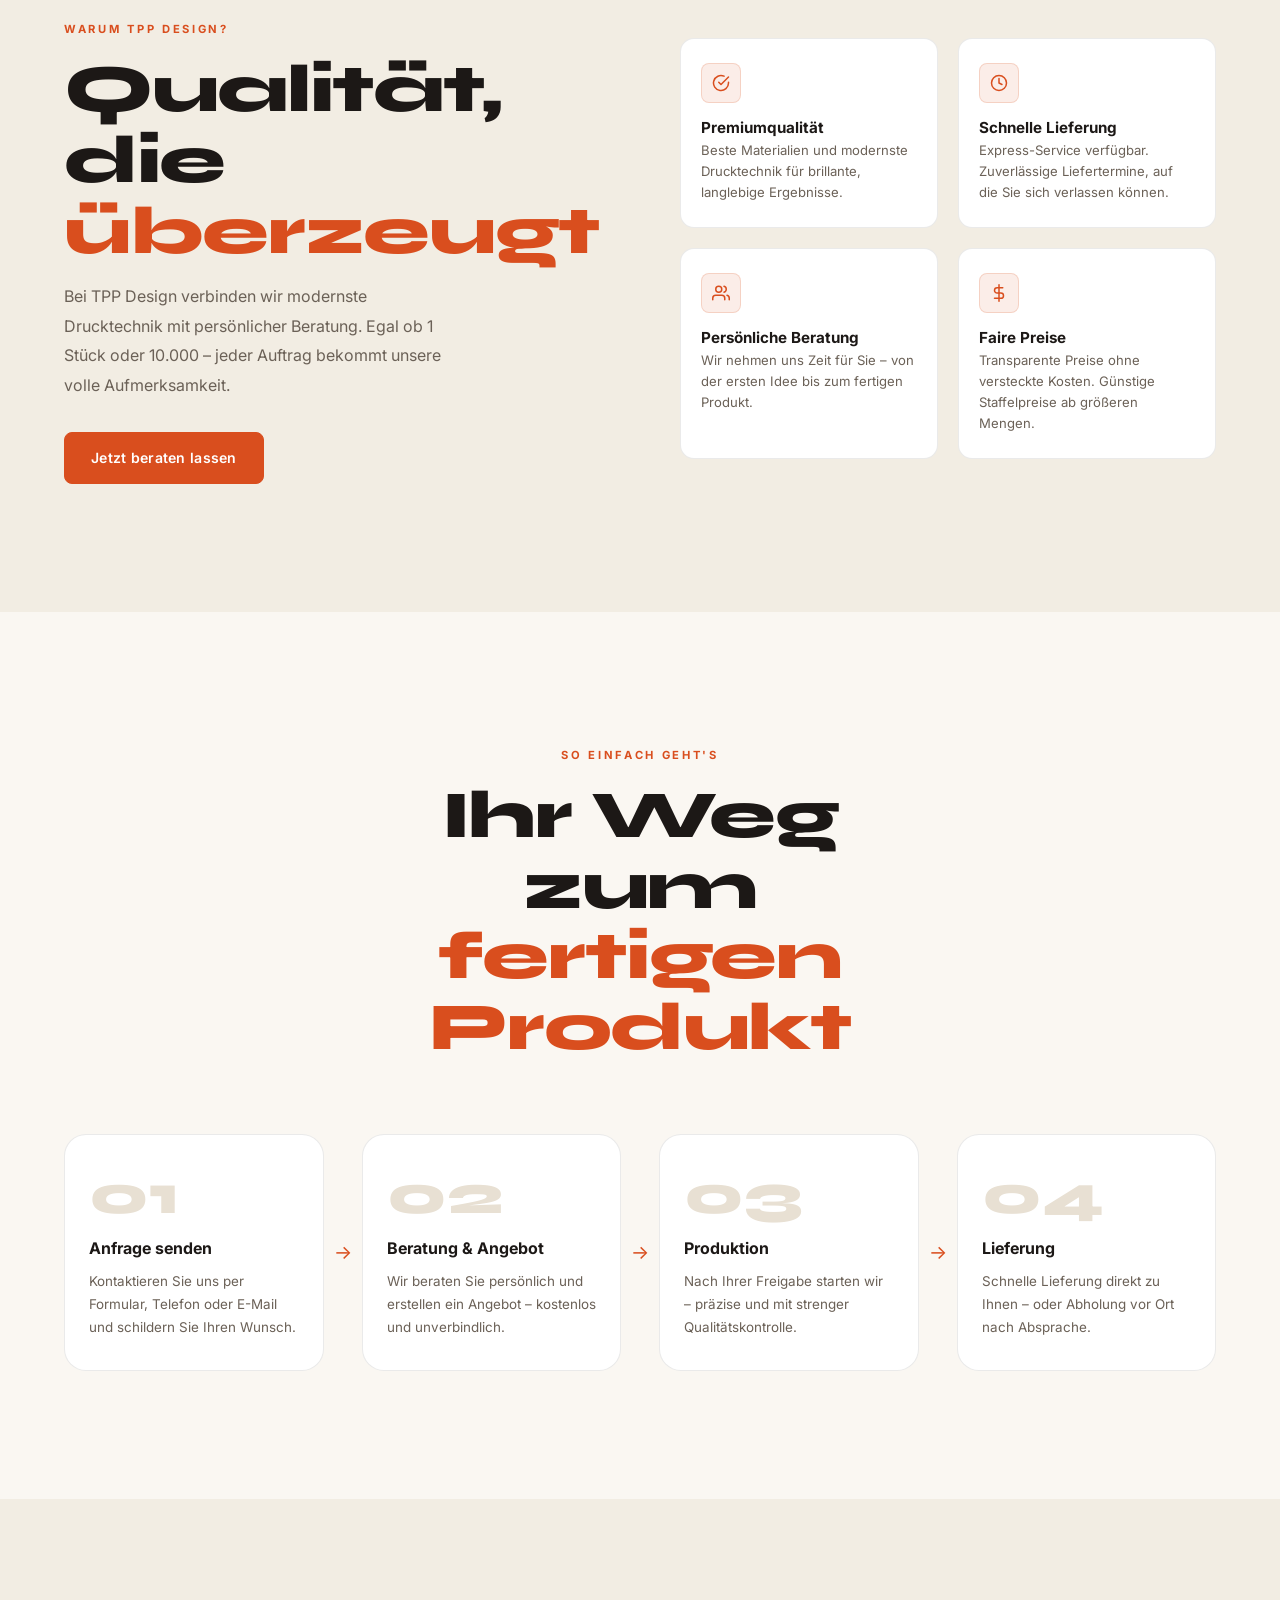
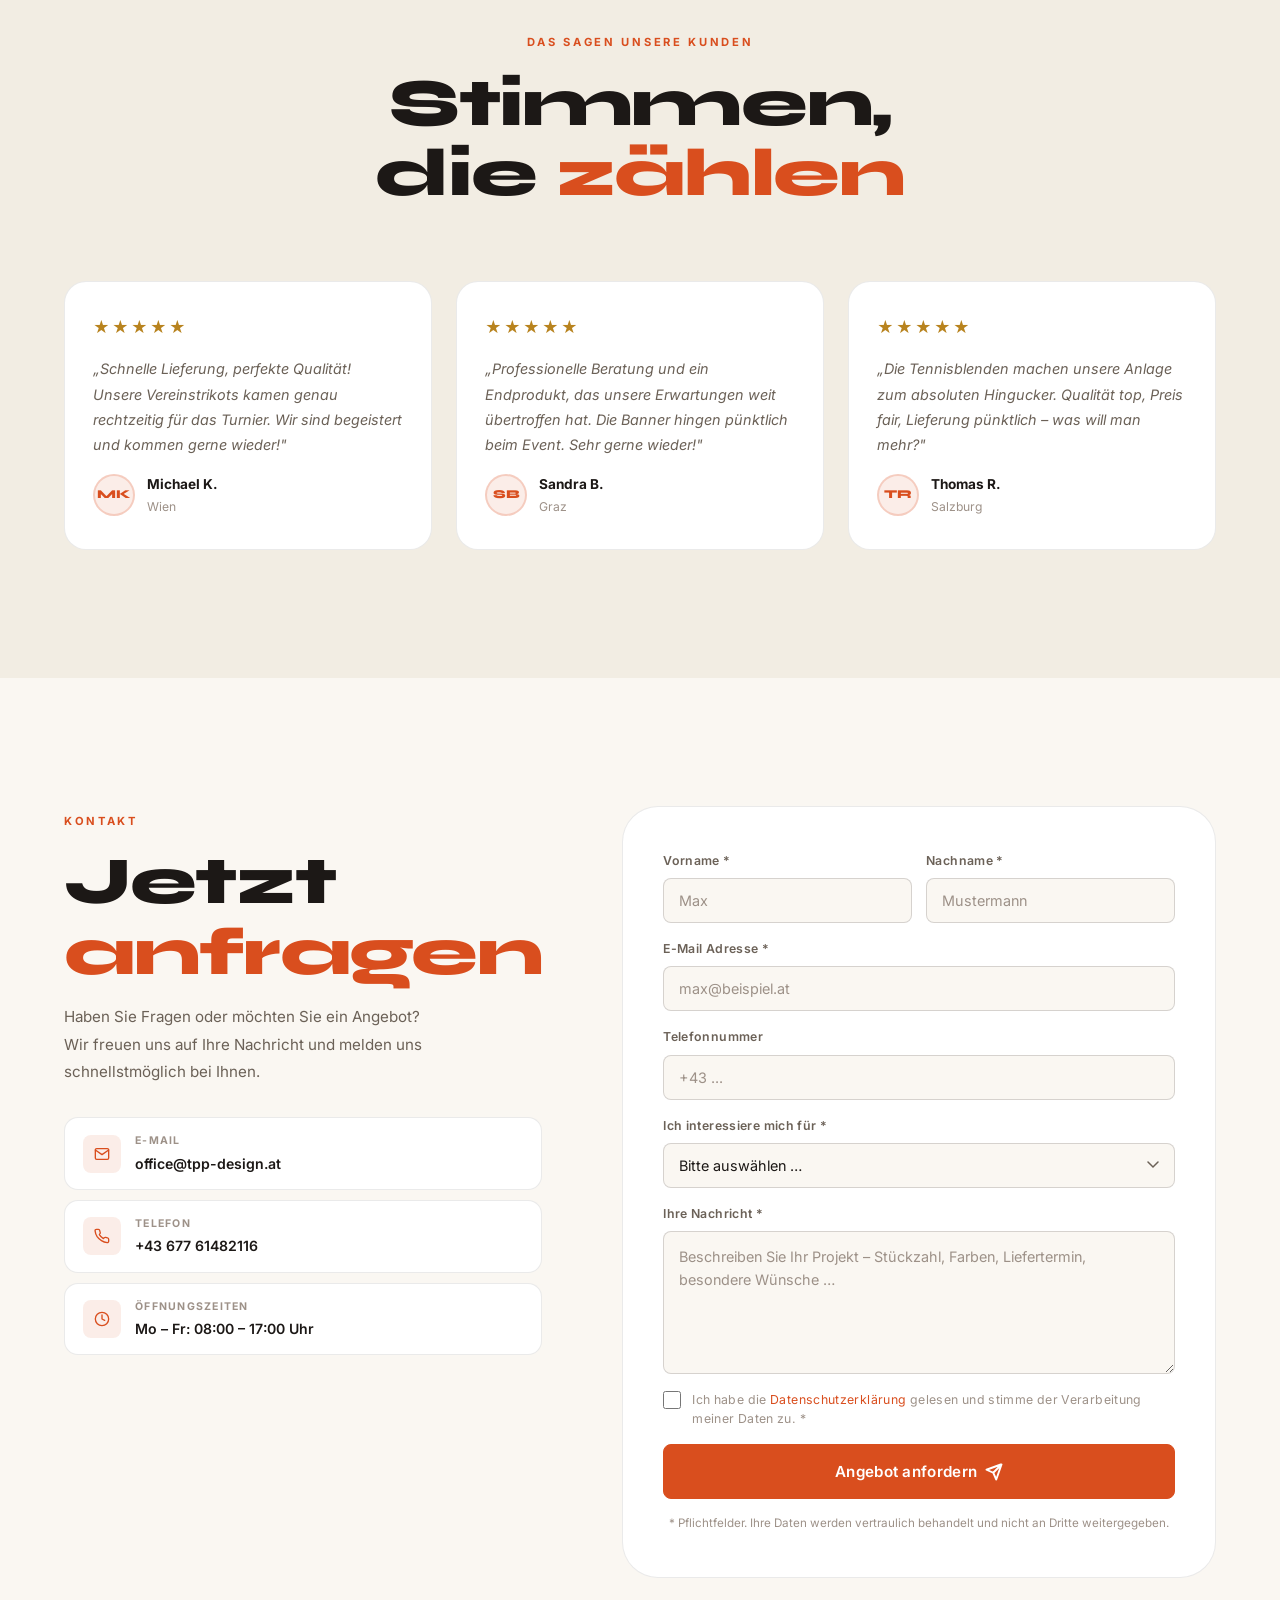
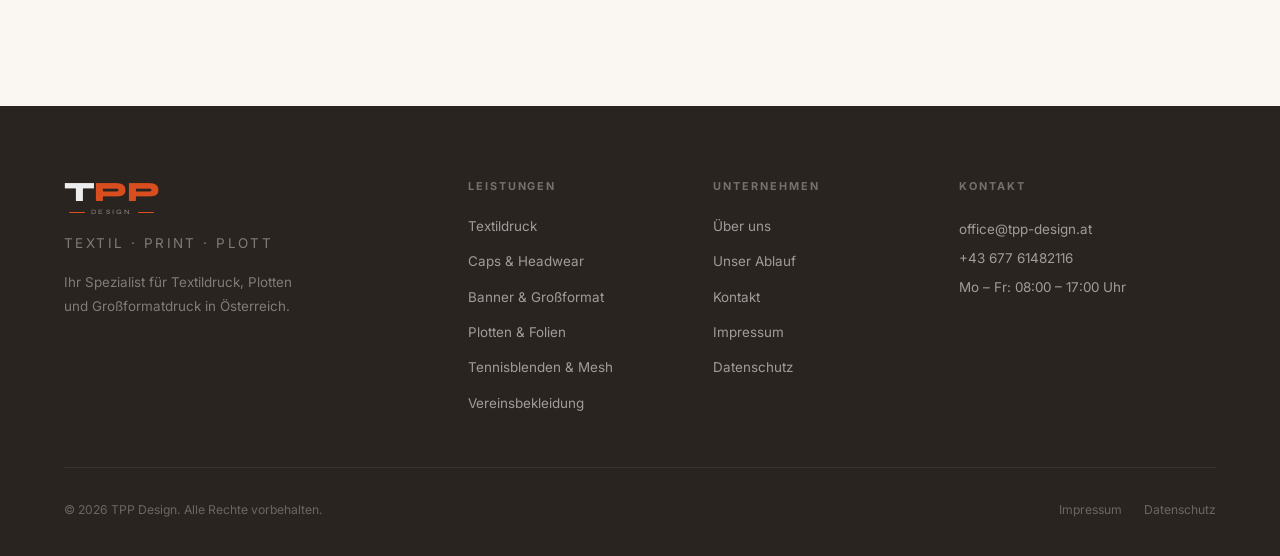
==== commit d1914a32: "Add Arbeitsbekleidung page, link from Firmenstart package Co-Authored-By: Claude Sonnet 5.5 <noreply" ====
--- a/index.html
+++ b/index.html
@@ -354,7 +354,7 @@
           <li>Persönliche Beratung inklusive</li>
         </ul>
         <p class="paket-card__note">Individuelles Angebot · Gesamtleistung transparent</p>
-        <a href="#kontakt" class="btn btn--primary paket-cta" data-service="firmenkleidung">Angebot anfragen →</a>
+        <a href="arbeitsbekleidung.html" class="btn btn--primary paket-cta">Mehr erfahren →</a>
       </div>
 
       <div class="paket-card reveal" data-delay="80">
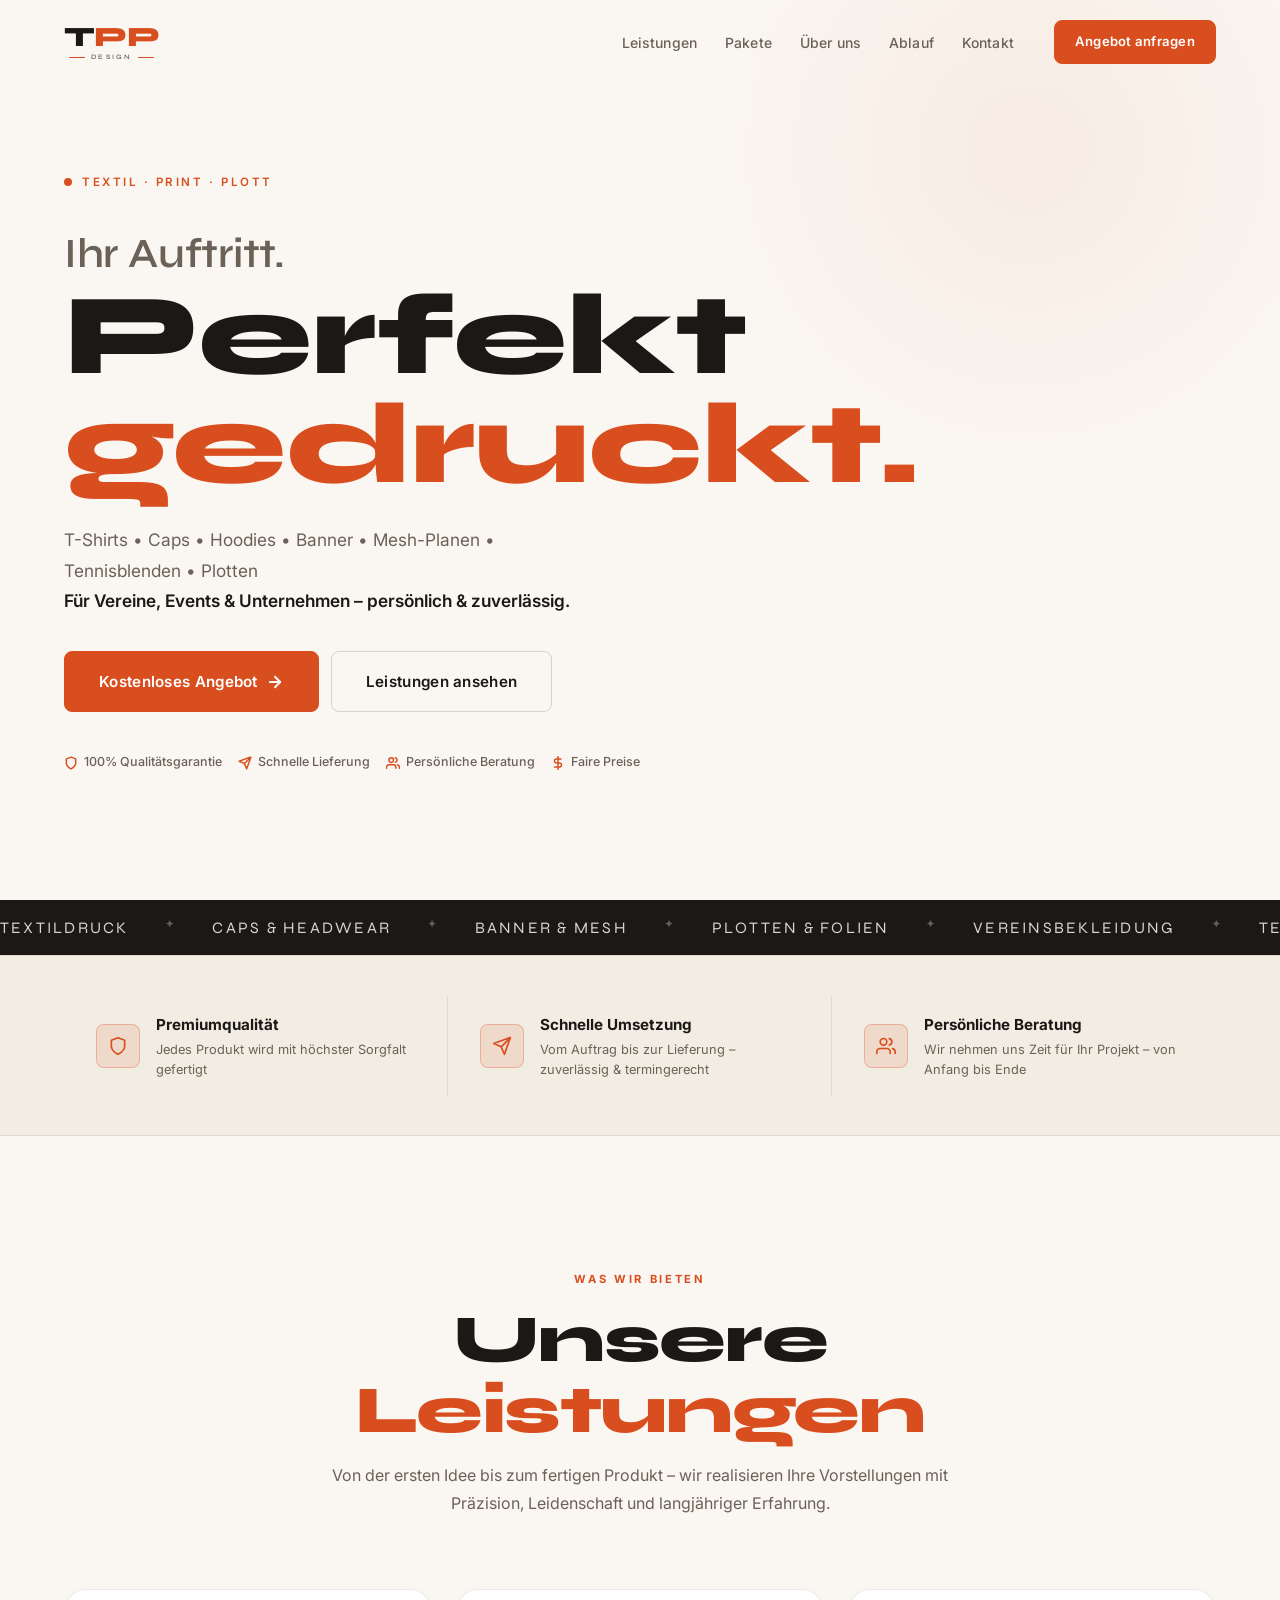
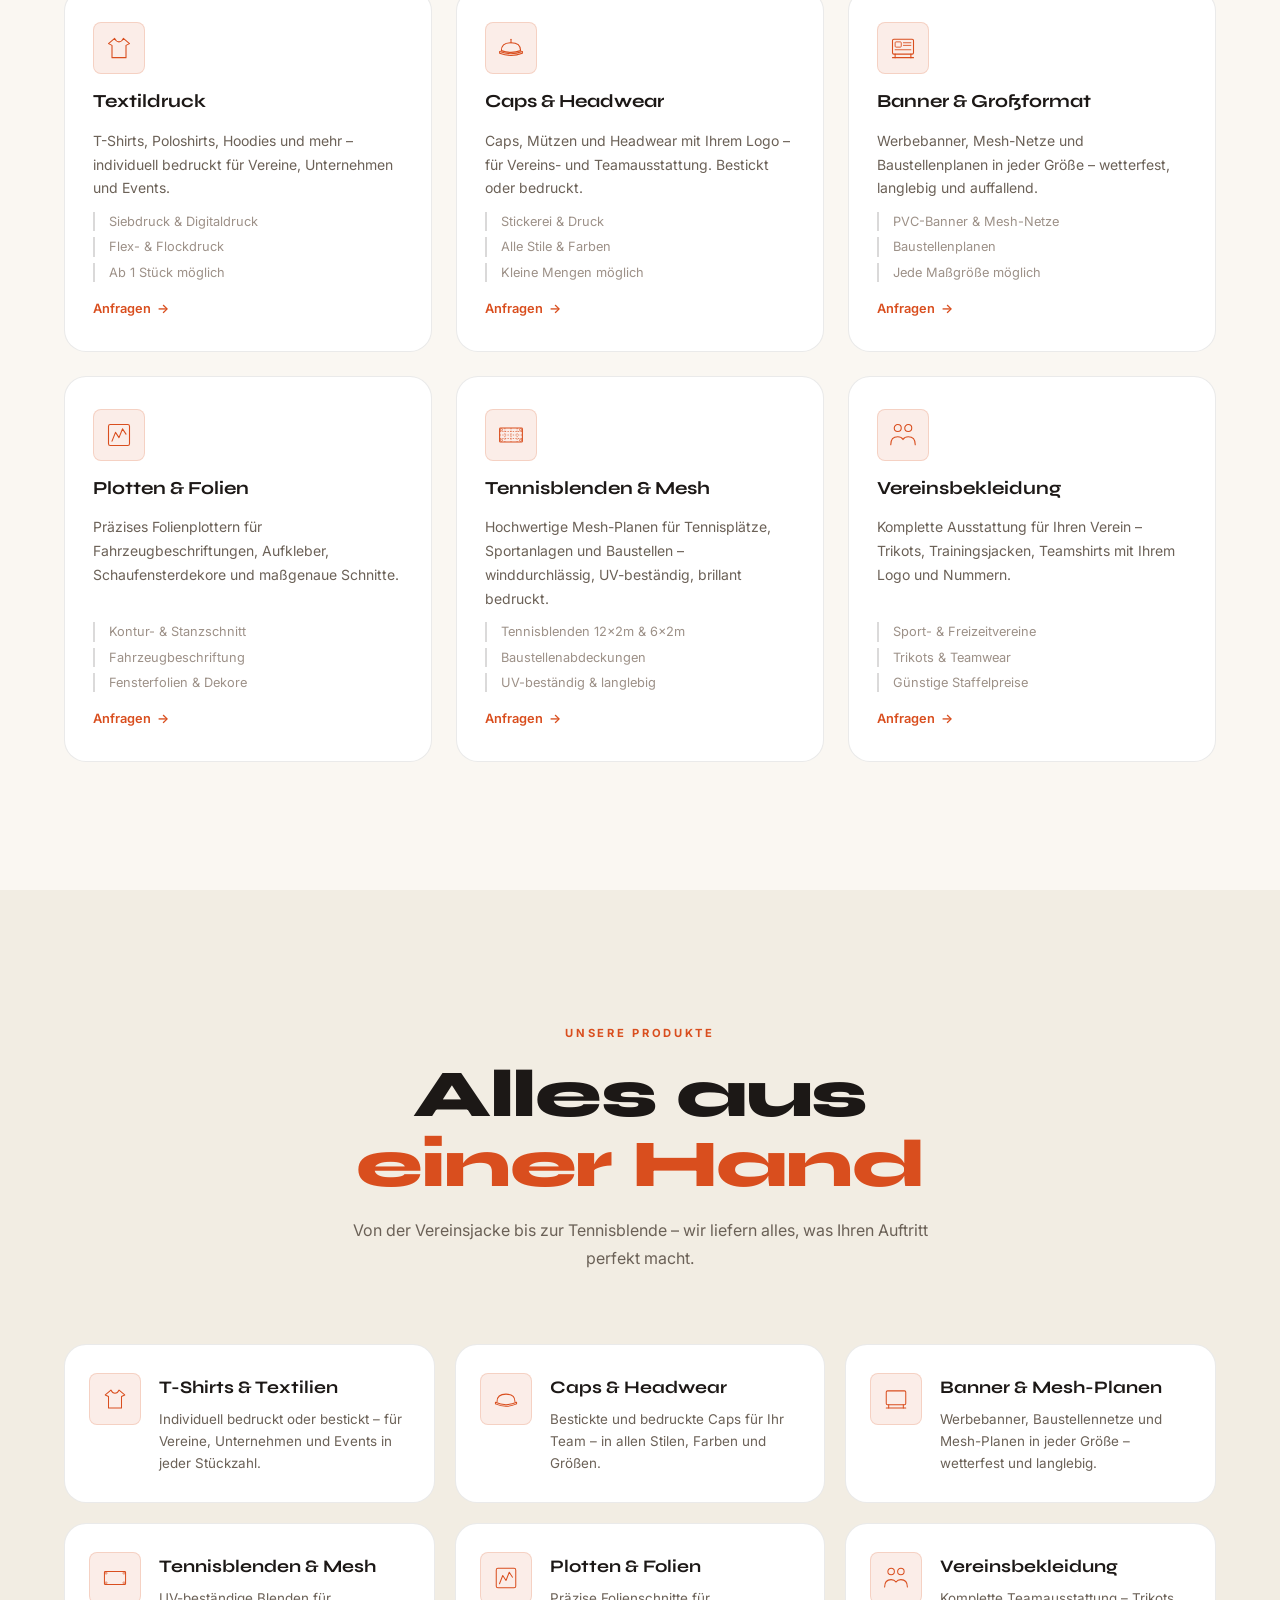
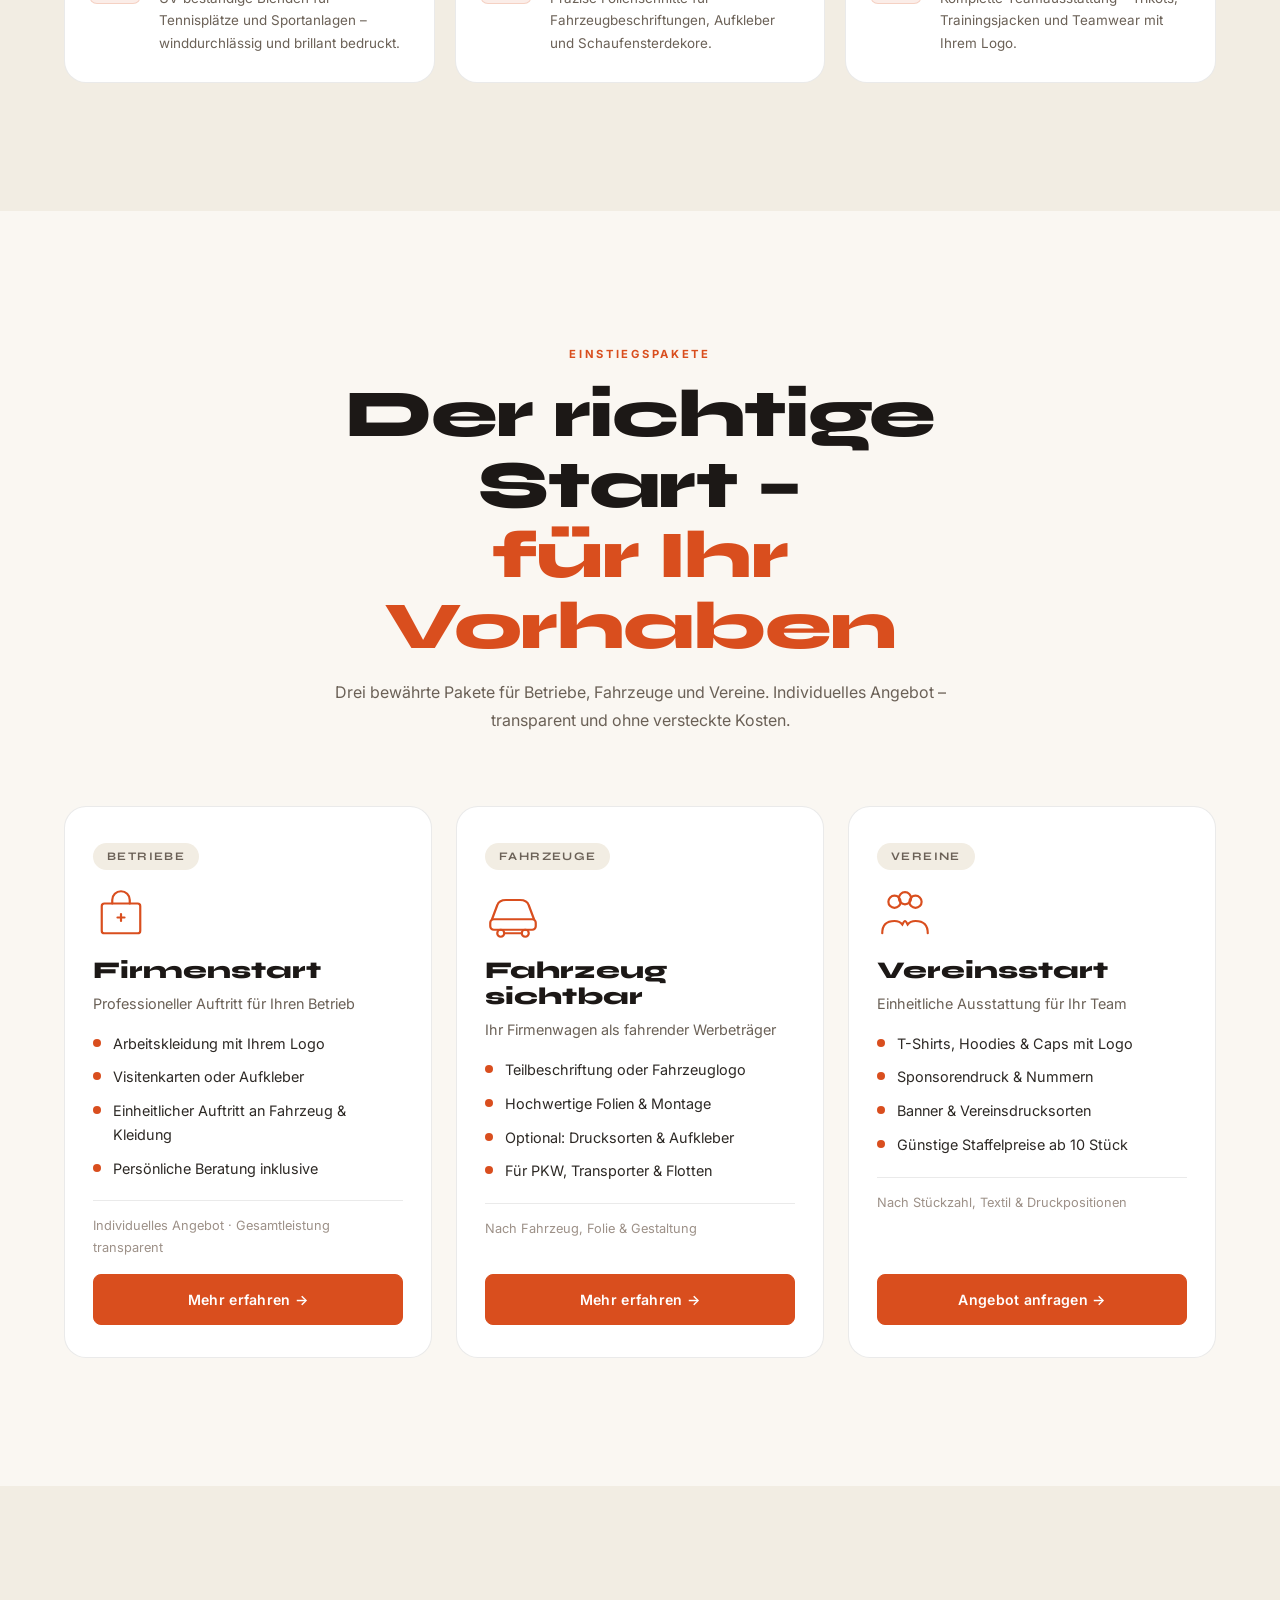
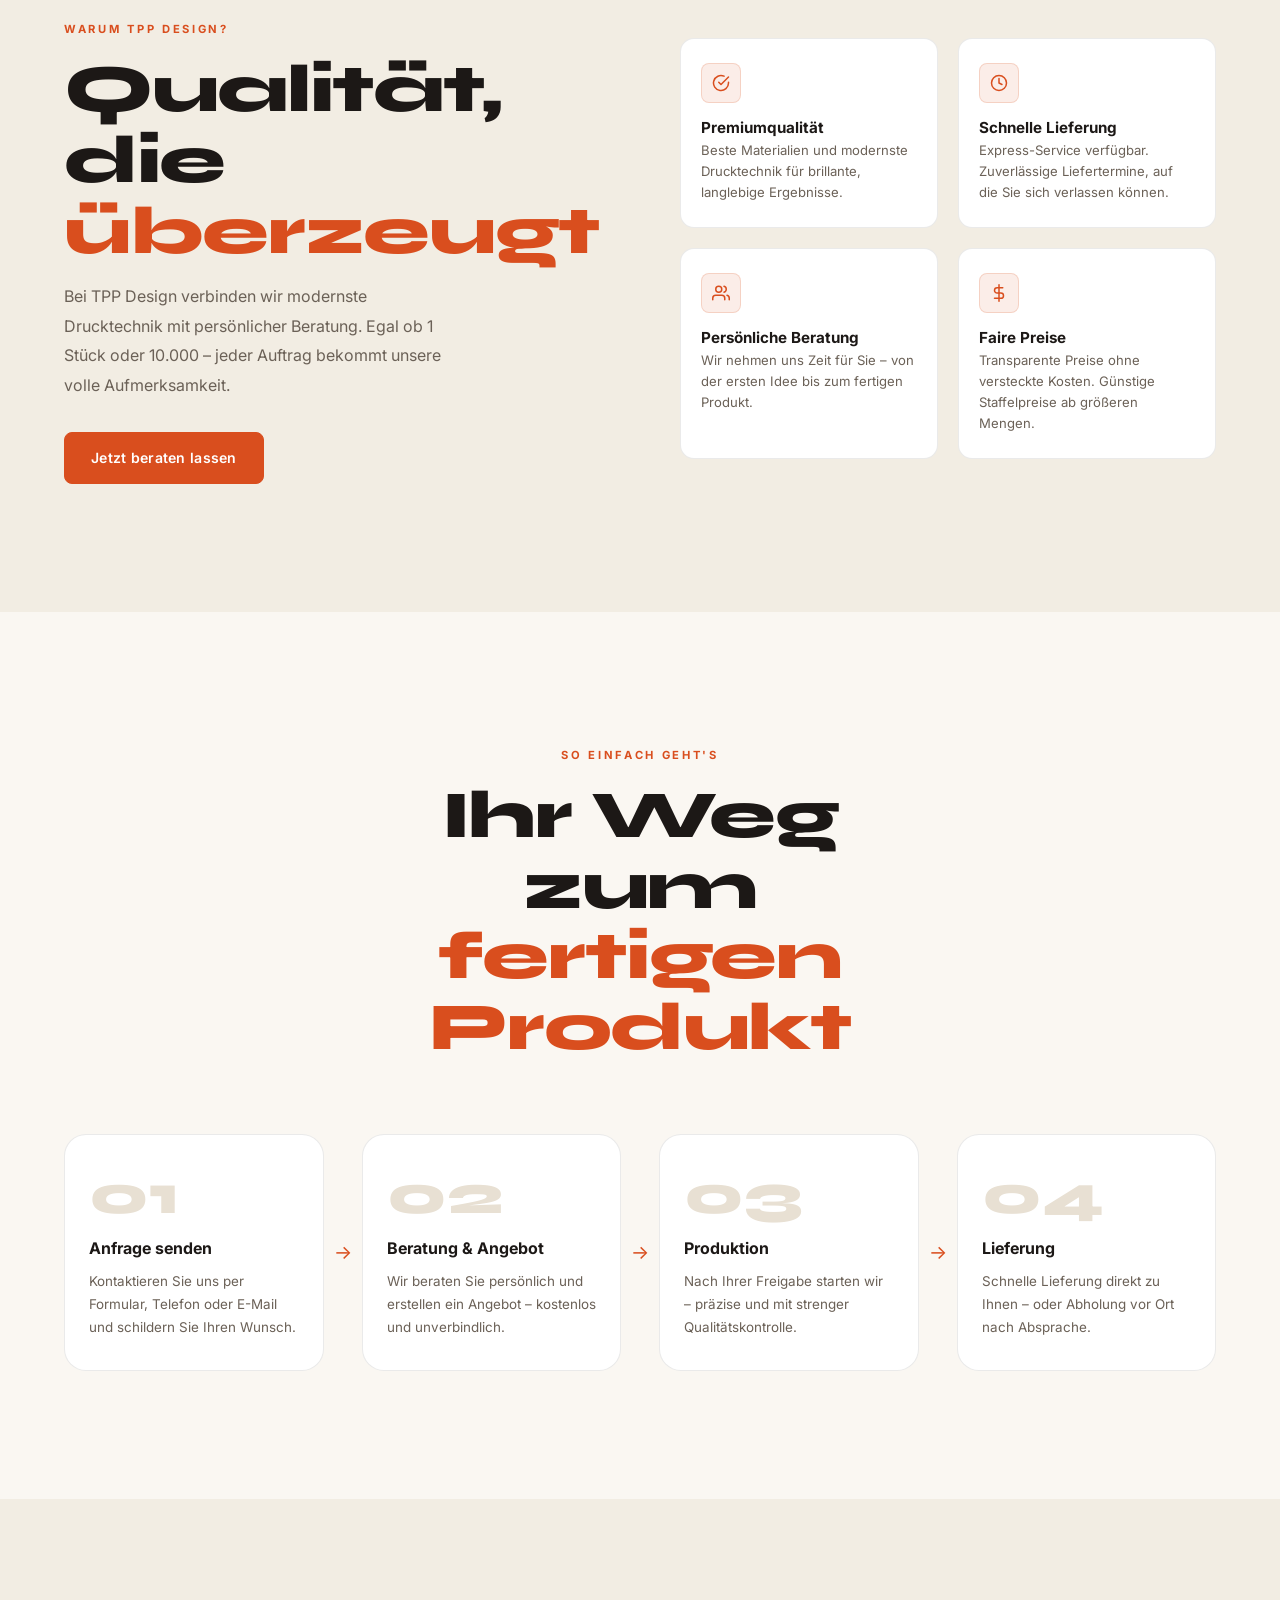
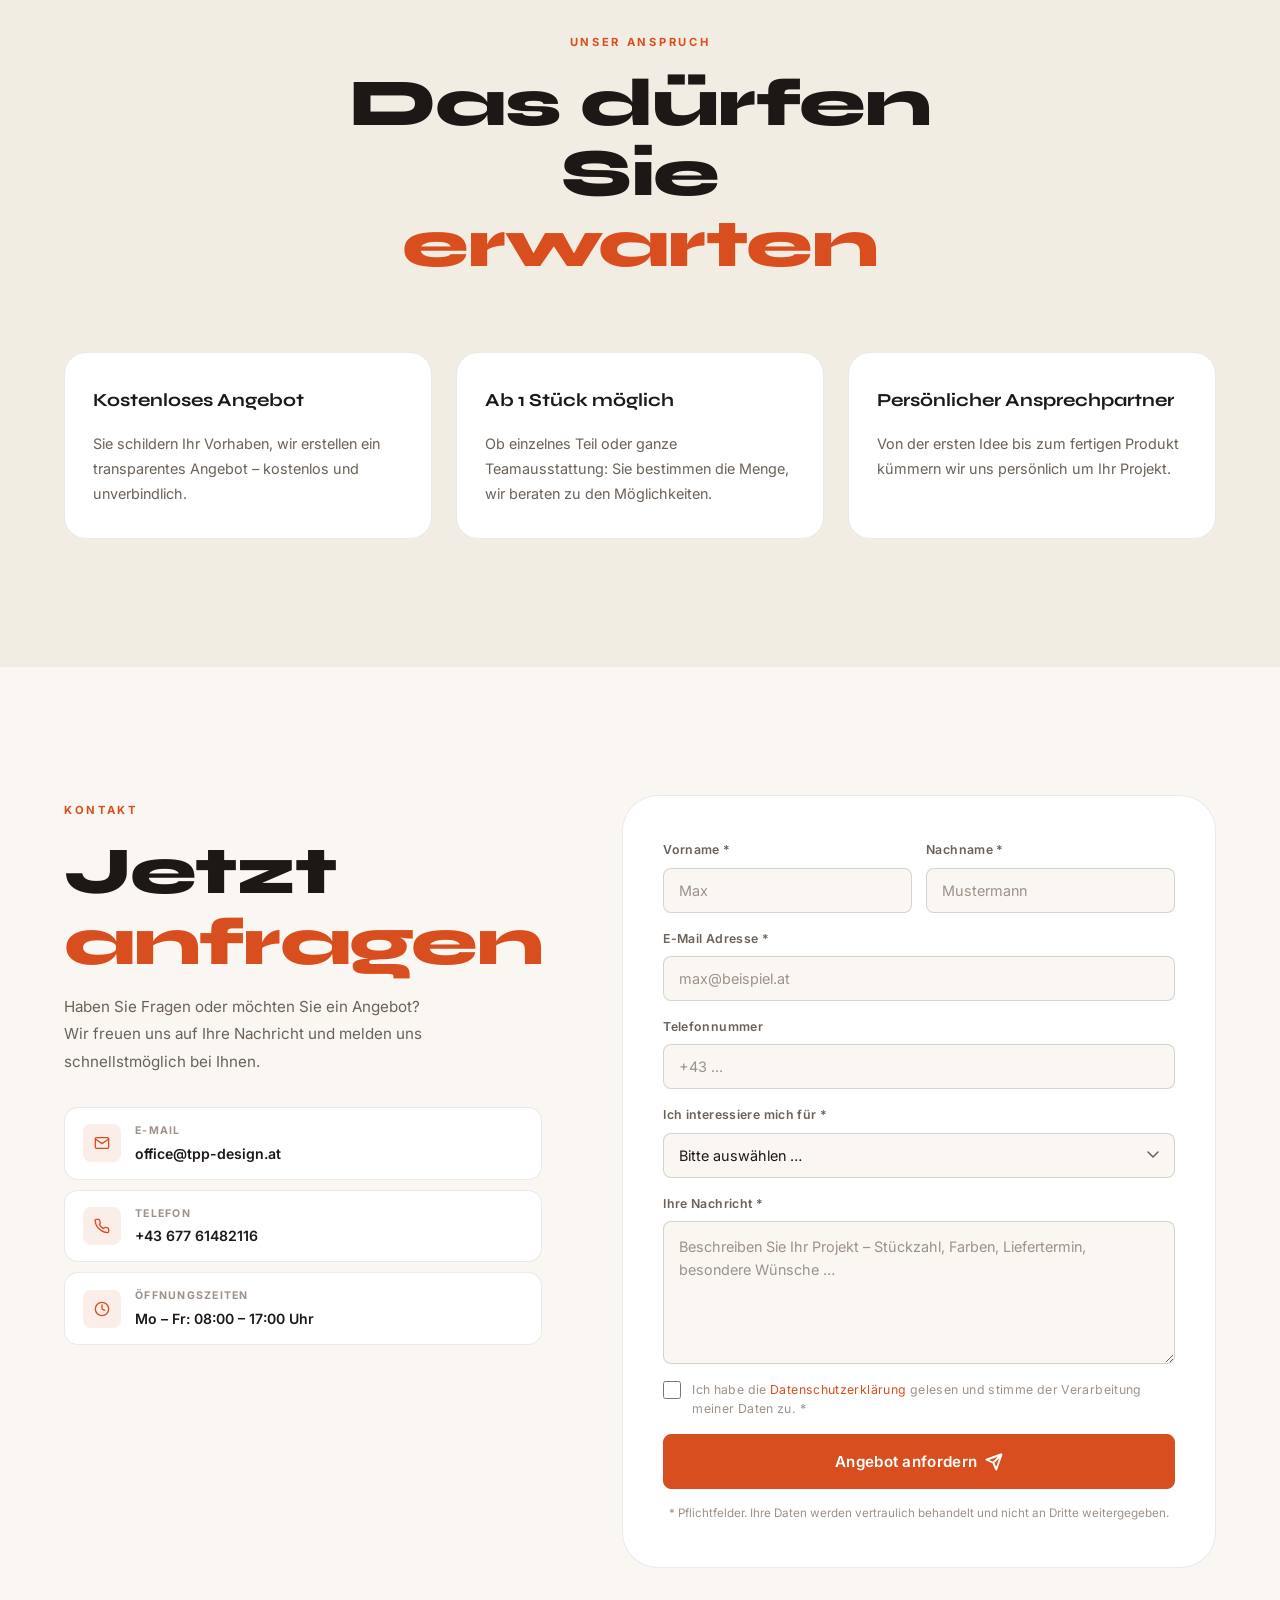
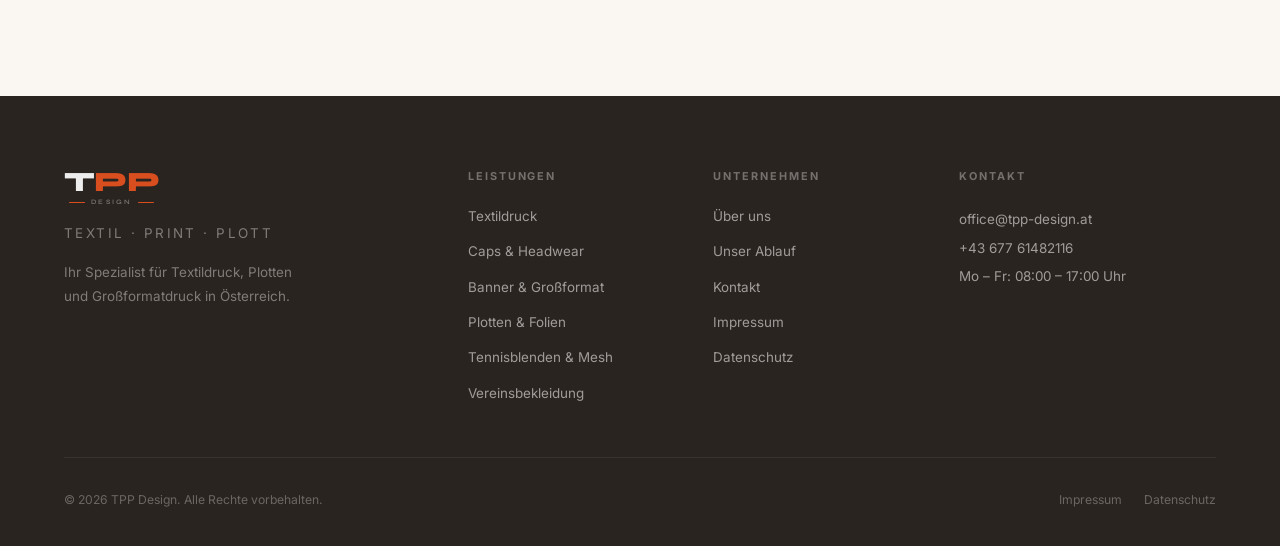
==== commit b78eb64c: "Replace fabricated testimonials with factual commitments Co-Authored-By: Claude Sonnet 5.5 <noreply@" ====
--- a/index.html
+++ b/index.html
@@ -462,37 +462,25 @@
   </div>
 </section>
 
-<!-- ═══ TESTIMONIALS ══════════════════════════════════ -->
+<!-- ═══ ZUSAGEN ═══════════════════════════════════════ -->
 <section class="testi-section section">
   <div class="container">
     <header class="section-header">
-      <span class="section-label">Das sagen unsere Kunden</span>
-      <h2 class="section-title">Stimmen, die <em>zählen</em></h2>
+      <span class="section-label">Unser Anspruch</span>
+      <h2 class="section-title">Das dürfen Sie <em>erwarten</em></h2>
     </header>
     <div class="testi__grid">
       <div class="testi-card reveal" data-delay="0">
-        <div class="testi-stars">★★★★★</div>
-        <p>„Schnelle Lieferung, perfekte Qualität! Unsere Vereinstrikots kamen genau rechtzeitig für das Turnier. Wir sind begeistert und kommen gerne wieder!"</p>
-        <div class="testi-author">
-          <div class="testi-av">MK</div>
-          <div><strong>Michael K.</strong><span>Wien</span></div>
-        </div>
+        <h3>Kostenloses Angebot</h3>
+        <p>Sie schildern Ihr Vorhaben, wir erstellen ein transparentes Angebot – kostenlos und unverbindlich.</p>
       </div>
       <div class="testi-card reveal" data-delay="80">
-        <div class="testi-stars">★★★★★</div>
-        <p>„Professionelle Beratung und ein Endprodukt, das unsere Erwartungen weit übertroffen hat. Die Banner hingen pünktlich beim Event. Sehr gerne wieder!"</p>
-        <div class="testi-author">
-          <div class="testi-av">SB</div>
-          <div><strong>Sandra B.</strong><span>Graz</span></div>
-        </div>
+        <h3>Ab 1 Stück möglich</h3>
+        <p>Ob einzelnes Teil oder ganze Teamausstattung: Sie bestimmen die Menge, wir beraten zu den Möglichkeiten.</p>
       </div>
       <div class="testi-card reveal" data-delay="160">
-        <div class="testi-stars">★★★★★</div>
-        <p>„Die Tennisblenden machen unsere Anlage zum absoluten Hingucker. Qualität top, Preis fair, Lieferung pünktlich – was will man mehr?"</p>
-        <div class="testi-author">
-          <div class="testi-av">TR</div>
-          <div><strong>Thomas R.</strong><span>Salzburg</span></div>
-        </div>
+        <h3>Persönlicher Ansprechpartner</h3>
+        <p>Von der ersten Idee bis zum fertigen Produkt kümmern wir uns persönlich um Ihr Projekt.</p>
       </div>
     </div>
   </div>
--- a/style.css
+++ b/style.css
@@ -749,3 +749,6 @@
 .page-hero__lead { font-size: 1.05rem; color: var(--mid); max-width: 620px; margin: 0 0 2rem; line-height: 1.75; }
 .leist-grid { display: grid; grid-template-columns: repeat(3, 1fr); gap: 24px; }
 @media (max-width: 768px) { .leist-grid { grid-template-columns: 1fr; } .page-hero { padding: 120px 0 50px; } }
+
+.testi-card h3 { font-family: var(--font-display); font-size: 1.15rem; font-weight: 700; color: var(--dark); }
+.testi-card p { font-style: normal; }
